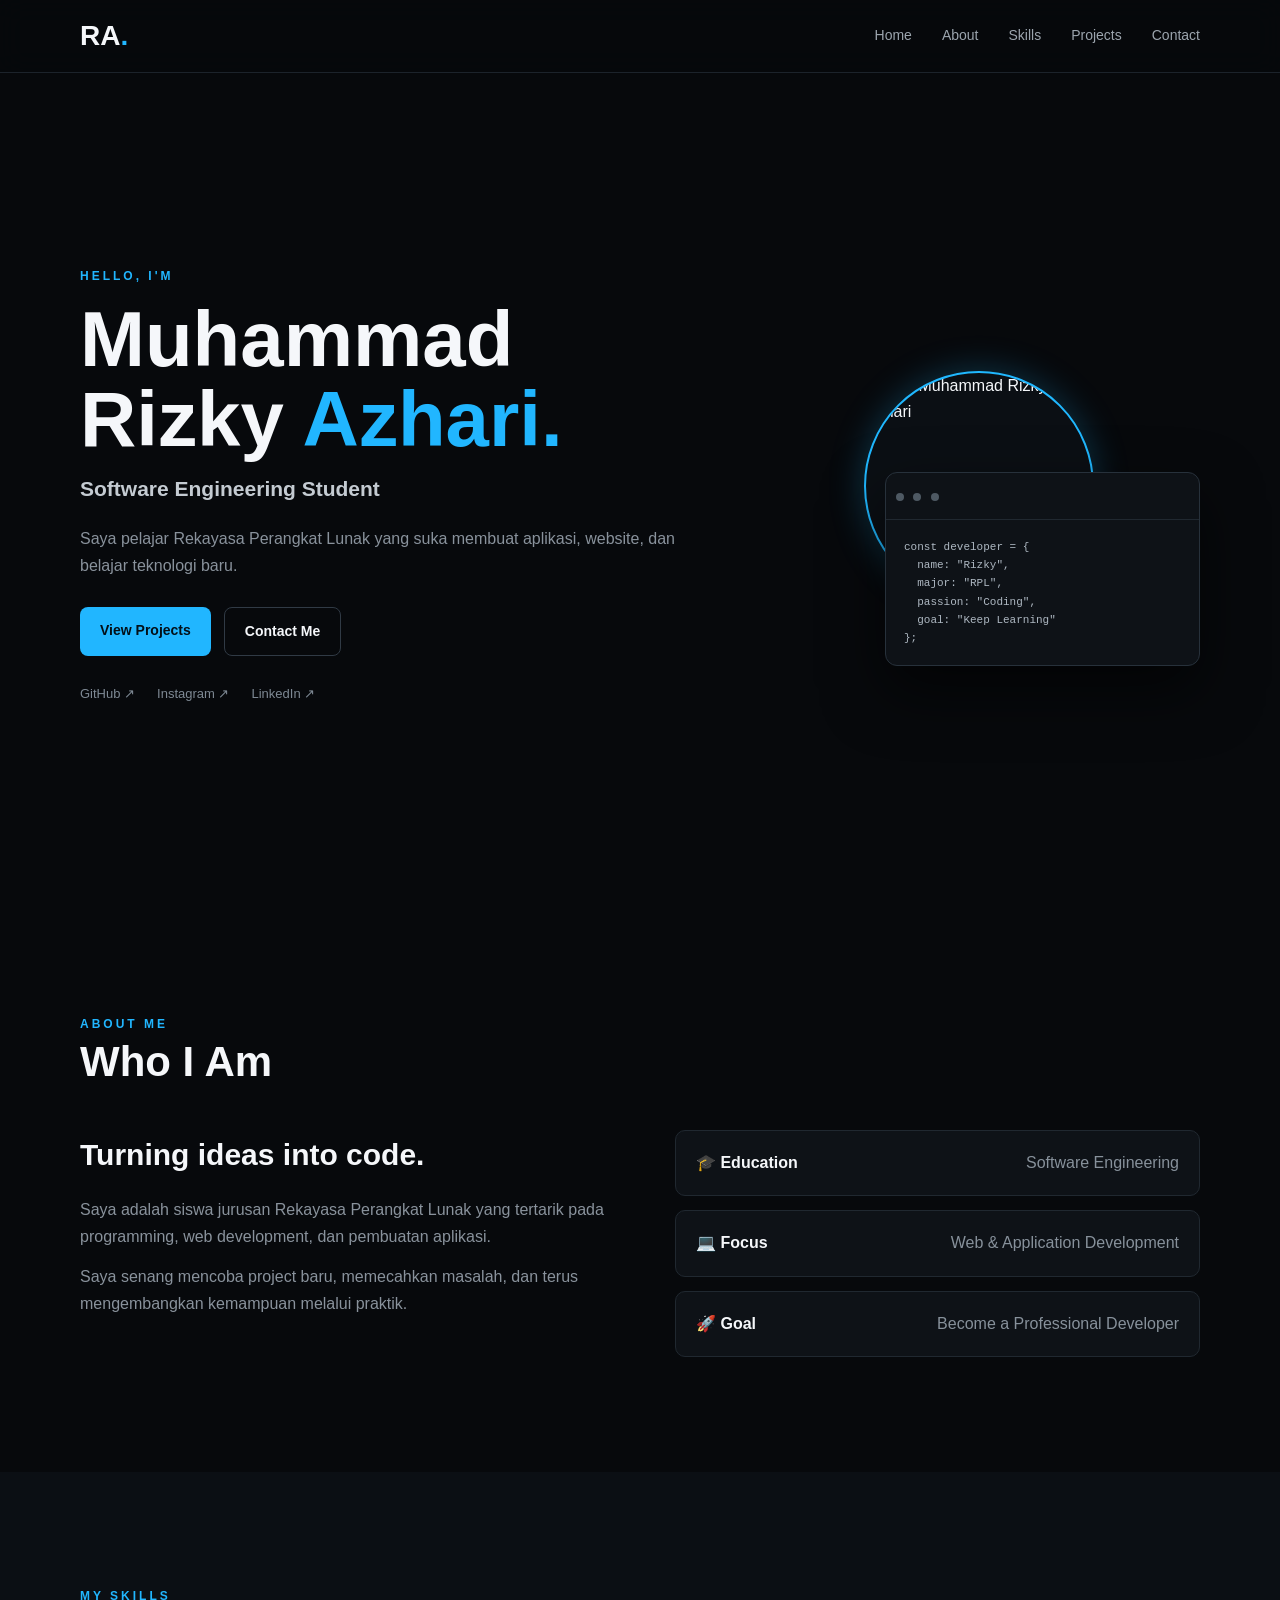
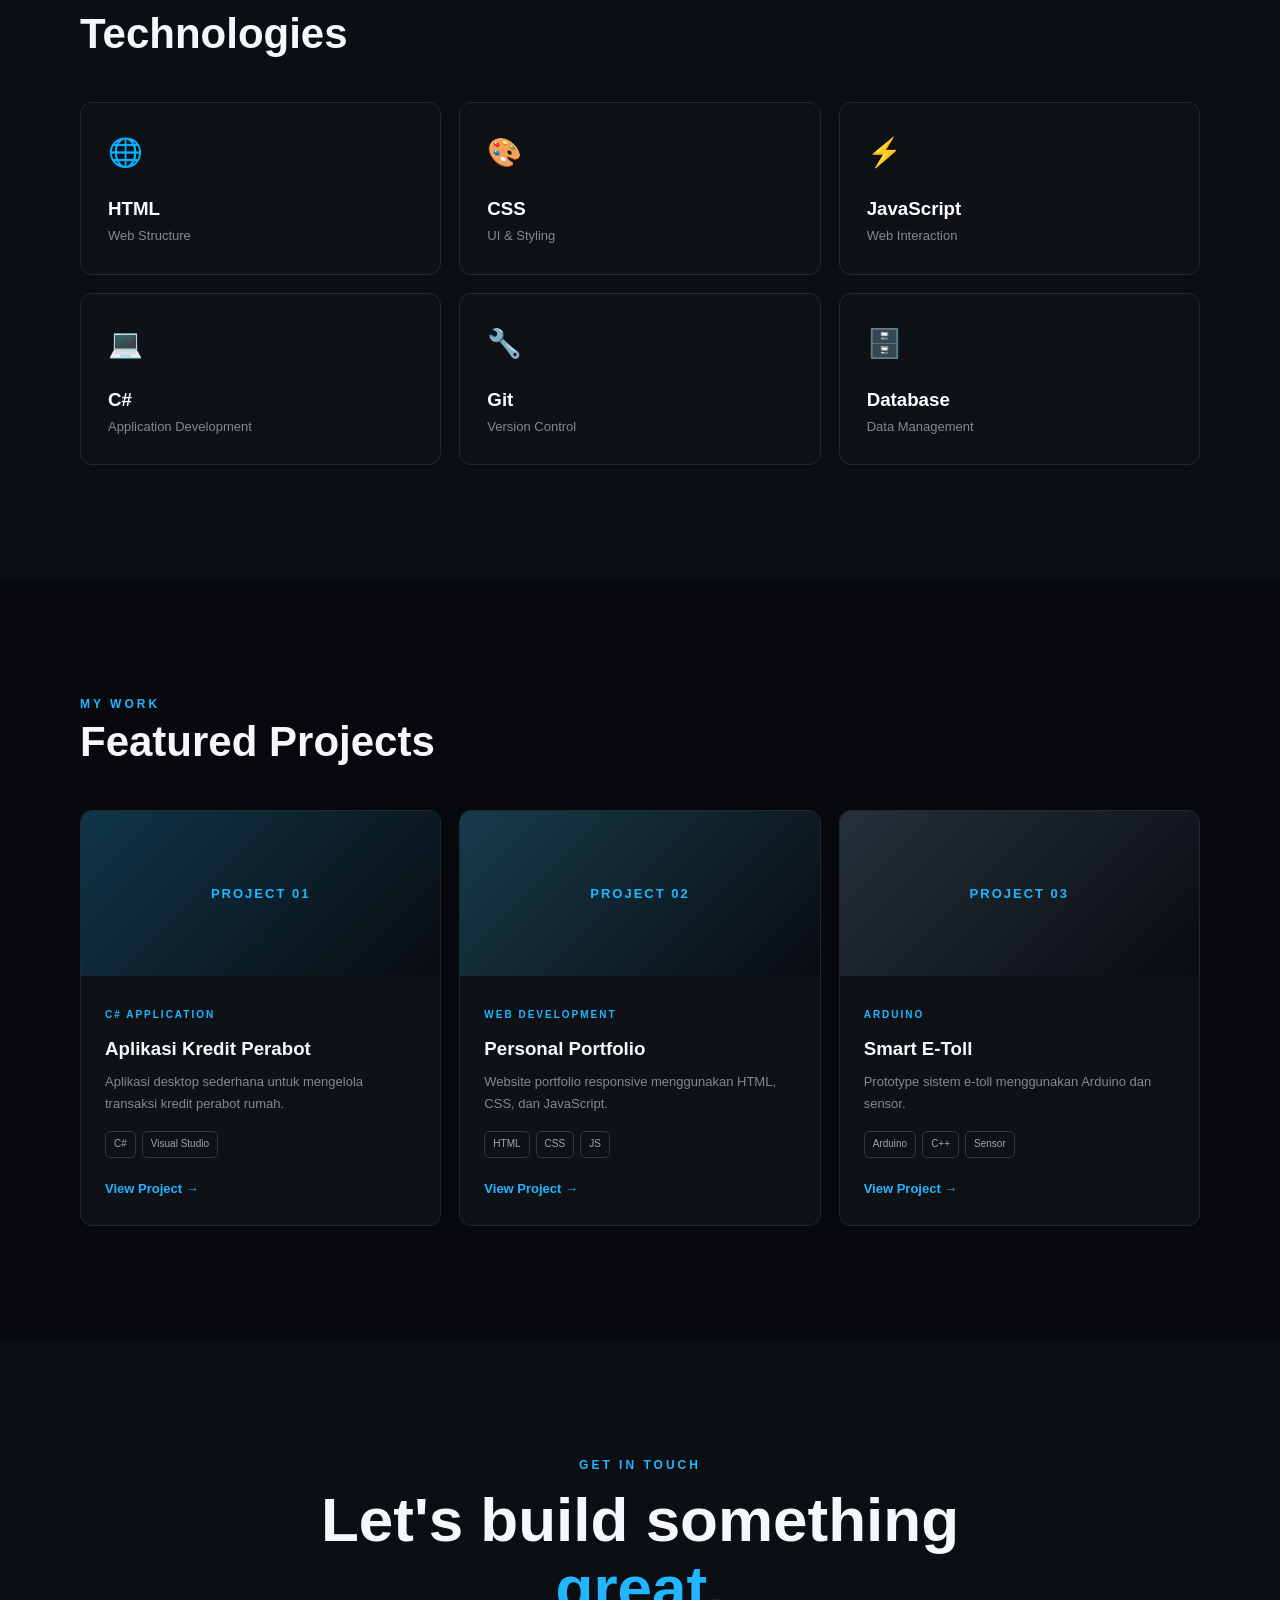
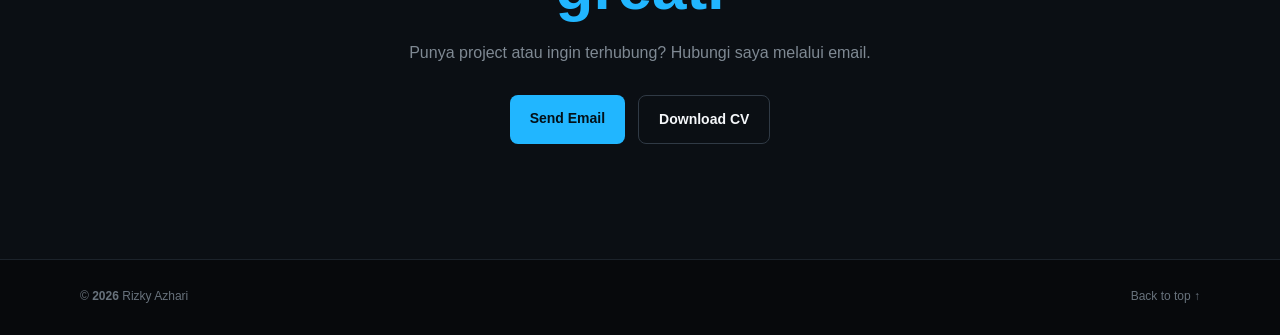
==== index.html @ 6adfd670 "Update index.html" ====
<!DOCTYPE html>
<html lang="id">
<head>
    <meta charset="UTF-8">
    <meta name="viewport" content="width=device-width, initial-scale=1.0">

   <title>Muhammad Rizky Azhari | Software Engineering Student</title>

<meta name="description"
      content="Portfolio Muhammad Rizky Azhari, Software Engineering Student yang mempelajari web development, programming, C#, JavaScript, dan teknologi.">

<meta name="author"
      content="Muhammad Rizky Azhari">

<meta name="robots"
      content="index, follow">

<link rel="canonical"
      href="https://marchgood.github.io/portfolio/">
    <meta name="description"
        content="Portfolio Muhammad Rizky Azhari - Software Engineering Student">

    <link rel="stylesheet" href="style.css">
</head>

<body>

<header class="navbar">
    <div class="container nav">

        <a class="logo" href="#home">
            RA<span>.</span>
        </a>

        <button id="menuBtn" class="menu-btn">
            ☰
        </button>

        <nav id="navMenu">
            <a href="#home">Home</a>
            <a href="#about">About</a>
            <a href="#skills">Skills</a>
            <a href="#projects">Projects</a>
            <a href="#contact">Contact</a>
        </nav>

    </div>
</header>


<main>

<!-- HOME -->
<section id="home" class="hero">

    <div class="container hero-grid">

        <div>

            <p class="eyebrow">
                HELLO, I'M
            </p>

            <h1>
                Muhammad Rizky
                <span>Azhari.</span>
            </h1>

            <h2>
                Software Engineering Student
            </h2>

            <p class="lead">
                Saya pelajar Rekayasa Perangkat Lunak yang suka
                membuat aplikasi, website, dan belajar teknologi baru.
            </p>

            <div class="actions">

                <a class="btn primary" href="#projects">
                    View Projects
                </a>

                <a class="btn ghost" href="#contact">
                    Contact Me
                </a>

            </div>

            <div class="socials">

                <a href="https://github.com/"
                   target="_blank">
                    GitHub ↗
                </a>

                <a href="https://instagram.com/"
                   target="_blank">
                    Instagram ↗
                </a>

                <a href="https://linkedin.com/"
                   target="_blank">
                    LinkedIn ↗
                </a>

            </div>

        </div>


        <div class="hero-art">

            <div class="avatar">
    <img src="ganteng.jpeg" alt="Foto Muhammad Rizky Azhari">
</div>

            <div class="terminal">

                <div class="dots">
                    <i></i>
                    <i></i>
                    <i></i>
                </div>

<pre><code>const developer = {
  name: "Rizky",
  major: "RPL",
  passion: "Coding",
  goal: "Keep Learning"
};</code></pre>

            </div>

        </div>

    </div>

</section>


<!-- ABOUT -->
<section id="about" class="section">

    <div class="container">

        <div class="section-head">

            <p class="eyebrow">
                ABOUT ME
            </p>

            <h2>
                Who I Am
            </h2>

        </div>


        <div class="two-col">

            <div>

                <h3>
                    Turning ideas into code.
                </h3>

                <p>
                    Saya adalah siswa jurusan Rekayasa Perangkat Lunak
                    yang tertarik pada programming, web development,
                    dan pembuatan aplikasi.
                </p>

                <p>
                    Saya senang mencoba project baru, memecahkan masalah,
                    dan terus mengembangkan kemampuan melalui praktik.
                </p>

            </div>


            <div class="info-list">

                <div class="info">

                    <b>🎓 Education</b>

                    <span>
                        Software Engineering
                    </span>

                </div>


                <div class="info">

                    <b>💻 Focus</b>

                    <span>
                        Web & Application Development
                    </span>

                </div>


                <div class="info">

                    <b>🚀 Goal</b>

                    <span>
                        Become a Professional Developer
                    </span>

                </div>

            </div>

        </div>

    </div>

</section>


<!-- SKILLS -->
<section id="skills" class="section dark">

    <div class="container">

        <div class="section-head">

            <p class="eyebrow">
                MY SKILLS
            </p>

            <h2>
                Technologies
            </h2>

        </div>


        <div class="cards skills">

            <button class="card skill"
                data-skill="HTML"
                data-detail="Membuat struktur halaman website yang semantik dan rapi.">

                <span class="icon">
                    🌐
                </span>

                <h3>
                    HTML
                </h3>

                <p>
                    Web Structure
                </p>

            </button>


            <button class="card skill"
                data-skill="CSS"
                data-detail="Membuat layout, responsive design, animasi, dan tampilan modern.">

                <span class="icon">
                    🎨
                </span>

                <h3>
                    CSS
                </h3>

                <p>
                    UI & Styling
                </p>

            </button>


            <button class="card skill"
                data-skill="JavaScript"
                data-detail="Menambahkan interaksi, logic, DOM manipulation, dan fitur dinamis.">

                <span class="icon">
                    ⚡
                </span>

                <h3>
                    JavaScript
                </h3>

                <p>
                    Web Interaction
                </p>

            </button>


            <button class="card skill"
                data-skill="C#"
                data-detail="Membuat aplikasi desktop dan belajar konsep pemrograman berorientasi objek.">

                <span class="icon">
                    💻
                </span>

                <h3>
                    C#
                </h3>

                <p>
                    Application Development
                </p>

            </button>


            <button class="card skill"
                data-skill="Git"
                data-detail="Mengelola versi project dan menyimpan source code secara terstruktur.">

                <span class="icon">
                    🔧
                </span>

                <h3>
                    Git
                </h3>

                <p>
                    Version Control
                </p>

            </button>


            <button class="card skill"
                data-skill="Database"
                data-detail="Memahami penyimpanan, pengelolaan, dan pengambilan data dalam aplikasi.">

                <span class="icon">
                    🗄️
                </span>

                <h3>
                    Database
                </h3>

                <p>
                    Data Management
                </p>

            </button>

        </div>

    </div>

</section>


<!-- PROJECTS -->
<section id="projects" class="section">

    <div class="container">

        <div class="section-head">

            <p class="eyebrow">
                MY WORK
            </p>

            <h2>
                Featured Projects
            </h2>

        </div>


        <div class="cards projects">


            <!-- PROJECT 1 -->
            <article class="card project">

                <div class="project-cover one">
                    PROJECT 01
                </div>

                <div class="project-body">

                    <small>
                        C# APPLICATION
                    </small>

                    <h3>
                        Aplikasi Kredit Perabot
                    </h3>

                    <p>
                        Aplikasi desktop sederhana untuk mengelola
                        transaksi kredit perabot rumah.
                    </p>

                    <div class="tags">

                        <span>
                            C#
                        </span>

                        <span>
                            Visual Studio
                        </span>

                    </div>

                    <a class="link"
                       href="projects/project1.html">

                        View Project →

                    </a>

                </div>

            </article>


            <!-- PROJECT 2 -->
            <article class="card project">

                <div class="project-cover two">
                    PROJECT 02
                </div>

                <div class="project-body">

                    <small>
                        WEB DEVELOPMENT
                    </small>

                    <h3>
                        Personal Portfolio
                    </h3>

                    <p>
                        Website portfolio responsive menggunakan
                        HTML, CSS, dan JavaScript.
                    </p>

                    <div class="tags">

                        <span>
                            HTML
                        </span>

                        <span>
                            CSS
                        </span>

                        <span>
                            JS
                        </span>

                    </div>

                    <a class="link"
                       href="projects/project2.html">

                        View Project →

                    </a>

                </div>

            </article>


            <!-- PROJECT 3 -->
            <article class="card project">

                <div class="project-cover three">
                    PROJECT 03
                </div>

                <div class="project-body">

                    <small>
                        ARDUINO
                    </small>

                    <h3>
                        Smart E-Toll
                    </h3>

                    <p>
                        Prototype sistem e-toll menggunakan
                        Arduino dan sensor.
                    </p>

                    <div class="tags">

                        <span>
                            Arduino
                        </span>

                        <span>
                            C++
                        </span>

                        <span>
                            Sensor
                        </span>

                    </div>

                    <a class="link"
                       href="projects/project3.html">

                        View Project →

                    </a>

                </div>

            </article>

        </div>

    </div>

</section>


<!-- CONTACT -->
<section id="contact" class="section dark">

    <div class="container contact">

        <p class="eyebrow">
            GET IN TOUCH
        </p>

        <h2>
            Let's build something
            <span>great.</span>
        </h2>

        <p>
            Punya project atau ingin terhubung?
            Hubungi saya melalui email.
        </p>

        <div class="actions center">

            <a class="btn primary"
               href="mailto:emailkamu@gmail.com?subject=Portfolio%20Contact">

                Send Email

            </a>

            <a class="btn ghost"
               href="assets/cv.pdf"
               download>

                Download CV

            </a>

        </div>

    </div>

</section>

</main>


<footer>

    <div class="container footer">

        <span>
            © <b id="year"></b>
            Rizky Azhari
        </span>

        <a href="#home">
            Back to top ↑
        </a>

    </div>

</footer>


<!-- MODAL SKILL -->
<div id="modal"
     class="modal"
     aria-hidden="true">

    <div class="modal-box">

        <button id="closeModal"
                class="close">
            ×
        </button>

        <p class="eyebrow">
            SKILL
        </p>

        <h2 id="modalTitle"></h2>

        <p id="modalText"></p>

    </div>

</div>


<script src="script.js"></script>

</body>
</html>
---- style.css ----
* {
    box-sizing: border-box;
    margin: 0;
    padding: 0;
}

html {
    scroll-behavior: smooth;
}

body {
    font-family: Arial, sans-serif;
    background: #07090c;
    color: #f5f7fa;
    line-height: 1.65;
}

a {
    text-decoration: none;
    color: inherit;
}

button {
    font: inherit;
}

.container {
    width: min(1120px, 90%);
    margin: auto;
}


/* ================= NAVBAR ================= */

.navbar {
    position: fixed;
    top: 0;
    width: 100%;
    z-index: 99;

    background: rgba(7, 9, 12, 0.85);
    backdrop-filter: blur(14px);

    border-bottom: 1px solid #1c232b;
}

.nav {
    height: 72px;

    display: flex;
    align-items: center;
    justify-content: space-between;
}

.logo {
    font-size: 28px;
    font-weight: 900;
}

.logo span {
    color: #21b6ff;
}

nav {
    display: flex;
    gap: 30px;
}

nav a {
    color: #9ca5ae;
    font-size: 14px;
    transition: 0.25s;
}

nav a:hover {
    color: #21b6ff;
}

.menu-btn {
    display: none;

    background: none;
    border: none;

    color: white;
    font-size: 25px;

    cursor: pointer;
}


/* ================= HERO ================= */

.hero {
    min-height: 100vh;

    display: flex;
    align-items: center;

    padding-top: 72px;
}

.hero-grid {
    display: grid;

    grid-template-columns: 1.15fr 0.85fr;

    gap: 80px;

    align-items: center;
}

.eyebrow {
    color: #21b6ff;

    font-size: 12px;
    font-weight: 800;

    letter-spacing: 3px;
}

.hero h1 {
    font-size: clamp(44px, 7vw, 78px);

    line-height: 1.03;

    margin: 12px 0;
}

.hero h1 span {
    color: #21b6ff;
}

.hero h2 {
    font-size: 21px;
    color: #c4cbd2;
}

.lead {
    max-width: 620px;

    color: #89929c;

    margin: 20px 0 28px;
}


/* ================= BUTTON ================= */

.actions {
    display: flex;
    gap: 13px;

    flex-wrap: wrap;
}

.btn {
    display: inline-block;

    padding: 12px 20px;

    border-radius: 8px;

    font-weight: 800;

    font-size: 14px;

    transition: 0.25s;
}

.primary {
    background: #21b6ff;

    color: #031018;
}

.primary:hover {
    transform: translateY(-3px);

    box-shadow:
        0 12px 35px #21b6ff33;
}

.ghost {
    border: 1px solid #303a45;
}

.ghost:hover {
    border-color: #21b6ff;

    color: #21b6ff;
}


/* ================= SOCIAL ================= */

.socials {
    display: flex;

    gap: 22px;

    margin-top: 27px;

    color: #7e8994;

    font-size: 13px;
}

.socials a:hover {
    color: #21b6ff;
}


/* ================= HERO ART ================= */

.hero-art {
    position: relative;

    min-height: 390px;

    display: grid;

    place-items: center;
}

.avatar {
    width: 230px;
    height: 230px;
    border-radius: 50%;
    overflow: hidden;
    border: 2px solid #20b8ff;
    display: flex;
    align-items: center;
    justify-content: center;
    background: #0b0f14;
    box-shadow: 0 0 35px rgba(32, 184, 255, 0.25);
}

.avatar img {
    width: 100%;
    height: 100%;
    object-fit: cover;
    display: block;
}

.terminal {
    position: absolute;

    right: 0;
    bottom: 15px;

    width: 315px;

    background: #0e1217;

    border: 1px solid #27313b;

    border-radius: 12px;

    box-shadow:
        0 25px 60px #0009;
}

.dots {
    padding: 10px;

    border-bottom: 1px solid #202830;
}

.dots i {
    display: inline-block;

    width: 8px;
    height: 8px;

    background: #4e5963;

    border-radius: 50%;

    margin-right: 5px;
}

.terminal pre {
    padding: 18px;

    overflow: auto;

    font-size: 11px;

    color: #aeb8c2;
}


/* ================= SECTION ================= */

.section {
    padding: 115px 0;
}

.dark {
    background: #0b0f14;
}

.section-head {
    margin-bottom: 45px;
}

.section-head h2 {
    font-size: 42px;

    line-height: 1.1;

    margin-top: 4px;
}


/* ================= ABOUT ================= */

.two-col {
    display: grid;

    grid-template-columns: 1fr 1fr;

    gap: 70px;
}

.two-col h3 {
    font-size: 30px;

    margin-bottom: 18px;
}

.two-col p {
    color: #89929c;

    margin-bottom: 14px;
}

.info-list {
    display: grid;

    gap: 14px;
}

.info {
    padding: 19px 20px;

    background: #0e1217;

    border: 1px solid #202830;

    border-radius: 10px;

    display: flex;

    justify-content: space-between;

    gap: 20px;
}

.info span {
    color: #87919b;
}


/* ================= CARDS ================= */

.cards {
    display: grid;

    gap: 18px;
}


/* ================= SKILLS ================= */

.skills {
    grid-template-columns:
        repeat(3, 1fr);
}

.card {
    background: #0e1217;

    border: 1px solid #202830;

    border-radius: 12px;

    transition: 0.3s;
}

.skill {
    padding: 27px;

    text-align: left;

    color: #fff;

    cursor: pointer;
}

.skill:hover {
    transform: translateY(-7px);

    border-color: #21b6ff;
}

.icon {
    font-size: 28px;

    display: block;

    margin-bottom: 18px;
}

.skill p {
    color: #7f8993;

    font-size: 13px;
}


/* ================= PROJECTS ================= */

.projects {
    grid-template-columns:
        repeat(3, 1fr);
}

.project {
    overflow: hidden;
}

.project:hover {
    transform: translateY(-7px);

    border-color: #21b6ff;
}

.project-cover {
    height: 165px;

    display: grid;

    place-items: center;

    font-size: 13px;

    font-weight: 900;

    letter-spacing: 2px;

    color: #21b6ff;
}

.one {
    background:
        linear-gradient(
            135deg,
            #10354a,
            #090c10
        );
}

.two {
    background:
        linear-gradient(
            135deg,
            #173b4c,
            #090c10
        );
}

.three {
    background:
        linear-gradient(
            135deg,
            #25303a,
            #090c10
        );
}

.project-body {
    padding: 24px;
}

.project-body small {
    color: #21b6ff;

    font-weight: 800;

    font-size: 10px;

    letter-spacing: 2px;
}

.project-body h3 {
    margin: 7px 0;
}

.project-body p {
    color: #7f8993;

    font-size: 13px;
}

.tags {
    display: flex;

    gap: 6px;

    flex-wrap: wrap;

    margin: 17px 0;
}

.tags span {
    font-size: 10px;

    border: 1px solid #303943;

    border-radius: 5px;

    padding: 4px 8px;

    color: #9ca6b0;
}

.link {
    color: #21b6ff;

    font-size: 13px;

    font-weight: 800;
}


/* ================= CONTACT ================= */

.contact {
    text-align: center;

    max-width: 760px;
}

.contact h2 {
    font-size: clamp(38px, 6vw, 62px);

    line-height: 1.1;

    margin: 10px 0 18px;
}

.contact h2 span {
    color: #21b6ff;
}

.contact > p:not(.eyebrow) {
    color: #7f8993;

    margin-bottom: 28px;
}

.center {
    justify-content: center;
}


/* ================= FOOTER ================= */

footer {
    border-top: 1px solid #1c232b;
}

.footer {
    min-height: 75px;

    display: flex;

    align-items: center;

    justify-content: space-between;

    color: #68727c;

    font-size: 12px;
}

.footer a:hover {
    color: #21b6ff;
}


/* ================= MODAL ================= */

.modal {
    position: fixed;

    inset: 0;

    background: #000b;

    display: none;

    place-items: center;

    padding: 20px;

    z-index: 200;
}

.modal.show {
    display: grid;
}

.modal-box {
    position: relative;

    width: min(500px, 100%);

    background: #10151b;

    border: 1px solid #2b3742;

    border-radius: 14px;

    padding: 35px;
}

.modal-box h2 {
    font-size: 30px;

    margin: 8px 0;
}

.modal-box p:last-child {
    color: #89939e;
}

.close {
    position: absolute;

    right: 15px;
    top: 10px;

    background: none;

    border: none;

    color: #fff;

    font-size: 28px;

    cursor: pointer;
}


/* ================= RESPONSIVE ================= */

@media (max-width: 850px) {

    nav {
        display: none;

        position: absolute;

        top: 72px;
        left: 0;

        width: 100%;

        padding: 20px;

        background: #090c10;

        border-bottom: 1px solid #202830;

        flex-direction: column;

        gap: 18px;
    }

    nav.show {
        display: flex;
    }

    .menu-btn {
        display: block;
    }

    .hero-grid {
        grid-template-columns: 1fr;

        text-align: center;
    }

    .lead {
        margin-left: auto;
        margin-right: auto;
    }

    .actions,
    .socials {
        justify-content: center;
    }

    .hero-art {
        margin-bottom: 40px;
    }

    .two-col {
        grid-template-columns: 1fr;
    }

    .skills,
    .projects {
        grid-template-columns: 1fr 1fr;
    }
}


/* ================= MOBILE ================= */

@media (max-width: 560px) {

    .section {
        padding: 85px 0;
    }

    .section-head h2 {
        font-size: 34px;
    }

    .skills,
    .projects {
        grid-template-columns: 1fr;
    }

    .avatar {
        width: 210px;
        height: 210px;

        font-size: 50px;
    }

    .terminal {
        width: 260px;

        right: 0;

        bottom: -5px;
    }

    .footer {
        flex-direction: column;

        justify-content: center;

        gap: 5px;

        padding: 18px;
    }

    .info {
        flex-direction: column;

        gap: 3px;
    }
}
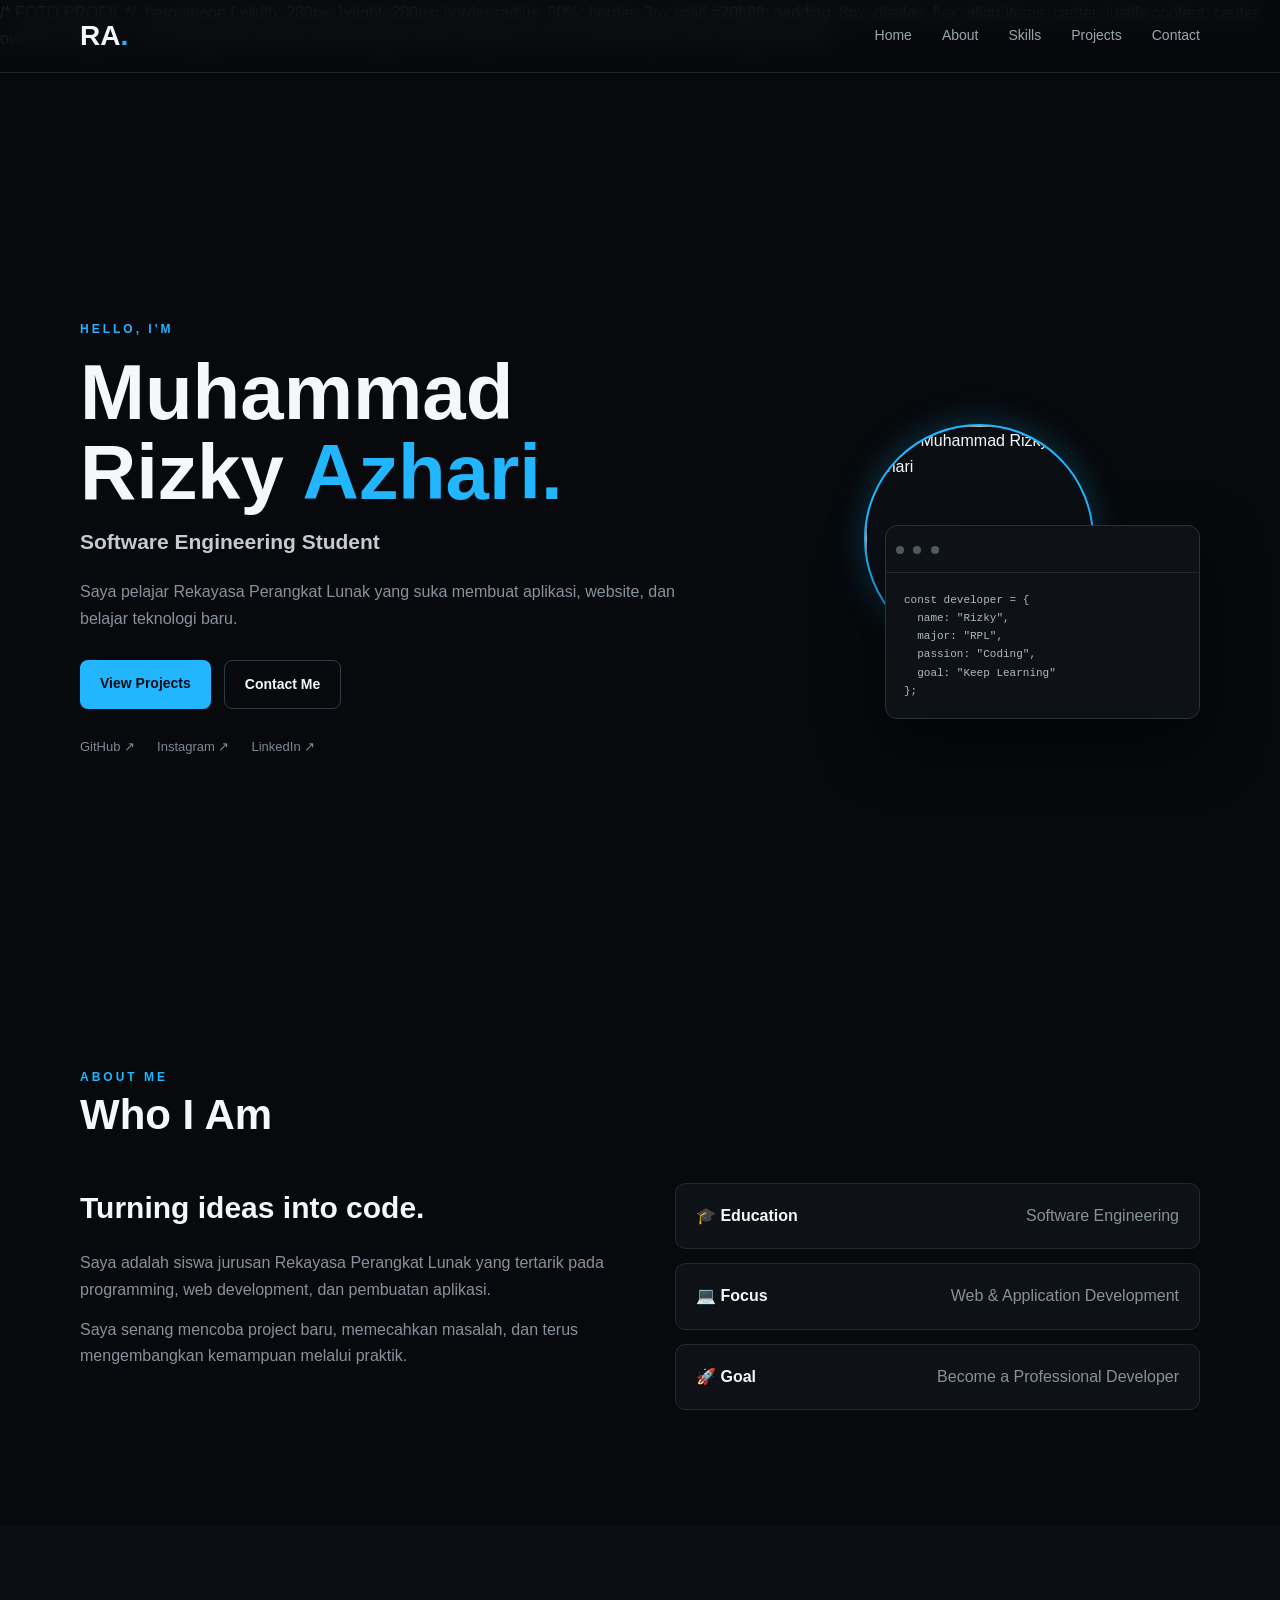
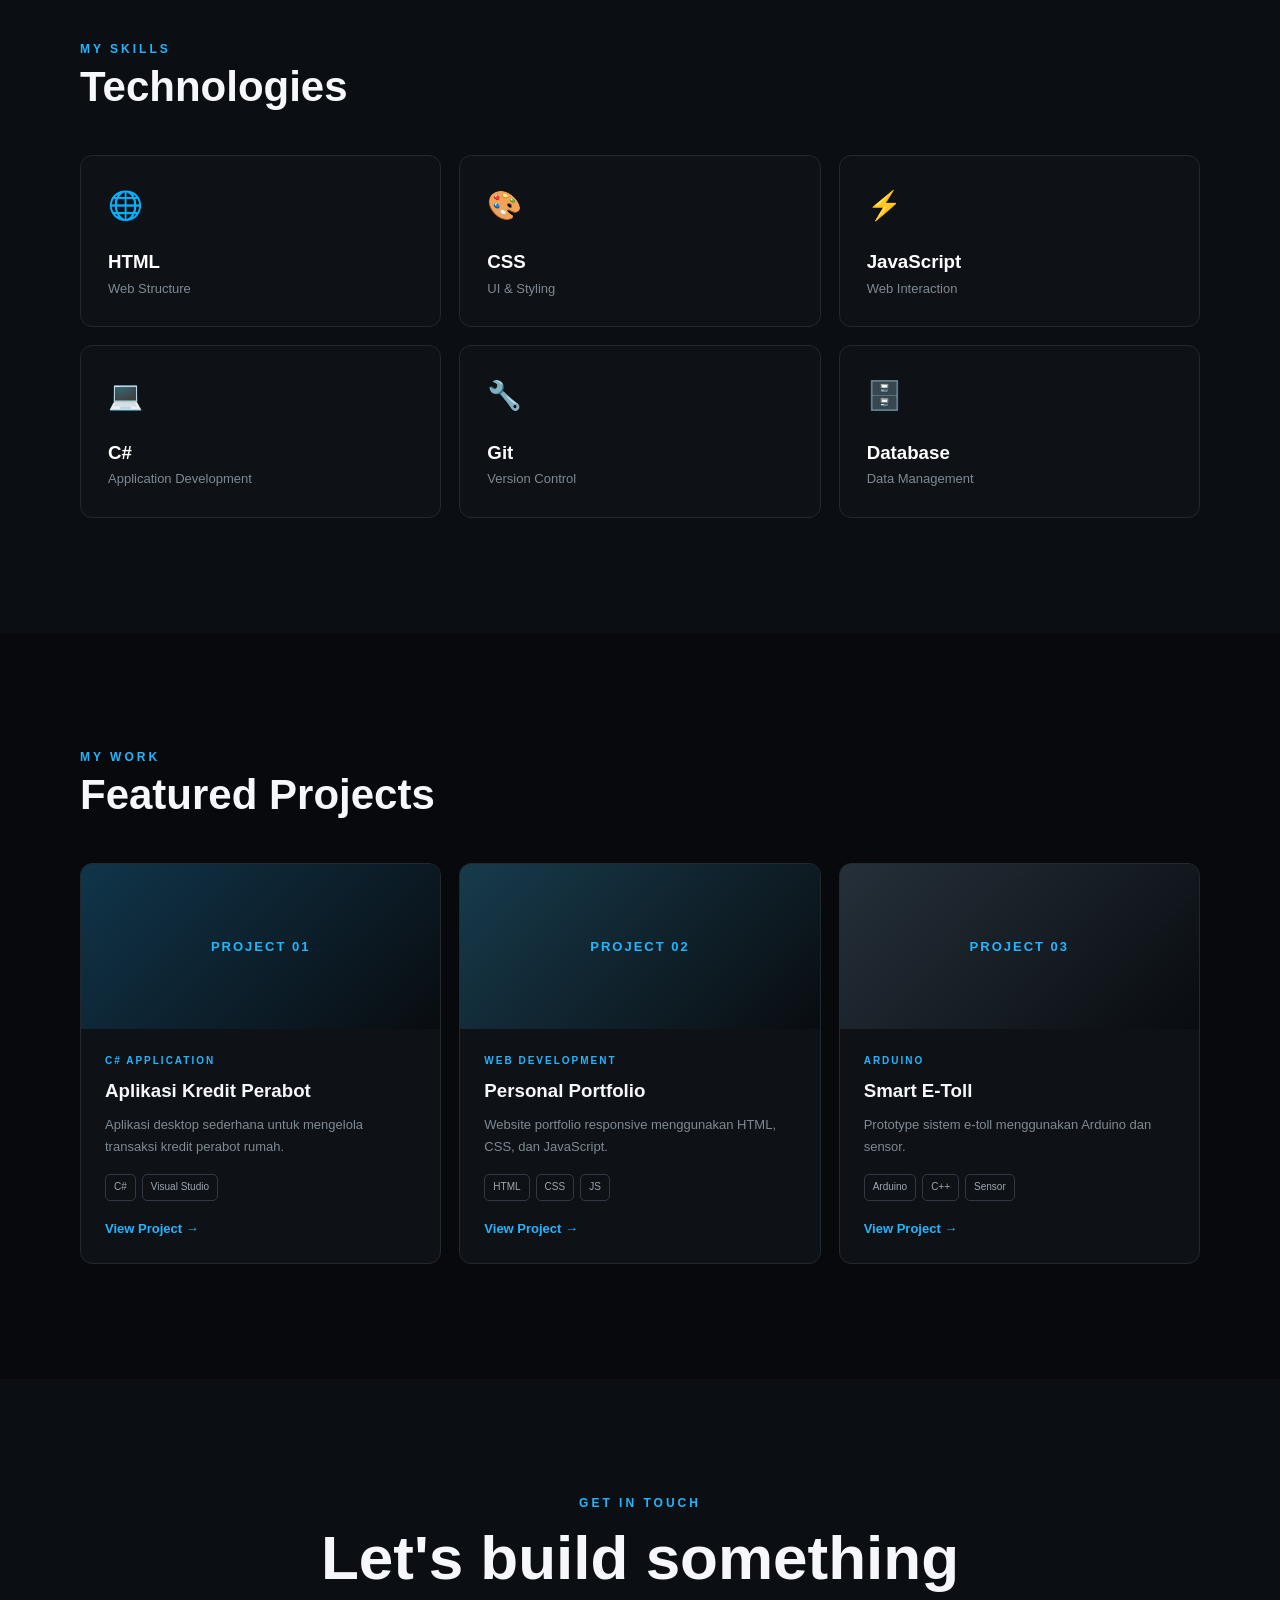
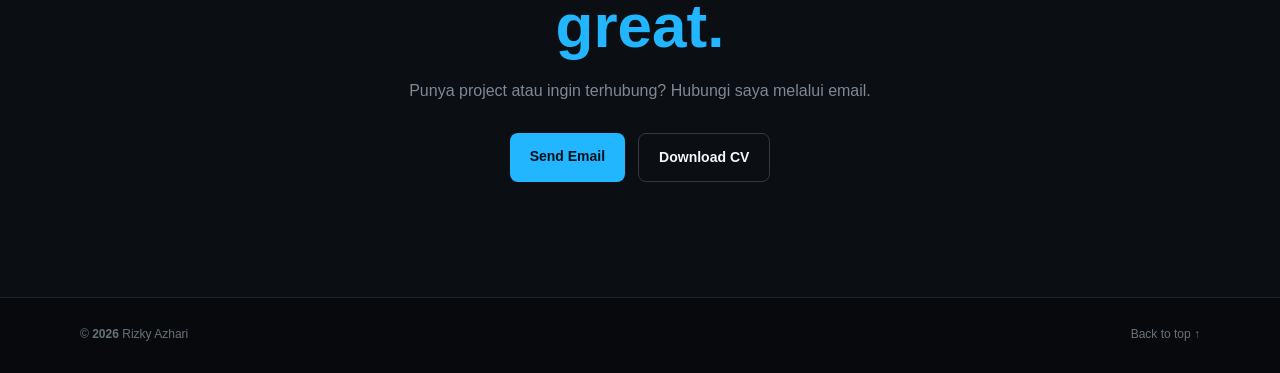
==== commit 4d3e6cab: "Update index.html" ====
--- a/index.html
+++ b/index.html
@@ -1,4 +1,23 @@
-<!DOCTYPE html>
+/* FOTO PROFIL */
+.hero-image {
+    width: 280px;
+    height: 280px;
+    border-radius: 50%;
+    border: 3px solid #20b8ff;
+    padding: 8px;
+    display: flex;
+    align-items: center;
+    justify-content: center;
+    overflow: hidden;
+}
+
+.hero-image img {
+    width: 100%;
+    height: 100%;
+    object-fit: cover;
+    border-radius: 50%;
+    display: block;
+}<!DOCTYPE html>
 <html lang="id">
 <head>
     <meta charset="UTF-8">
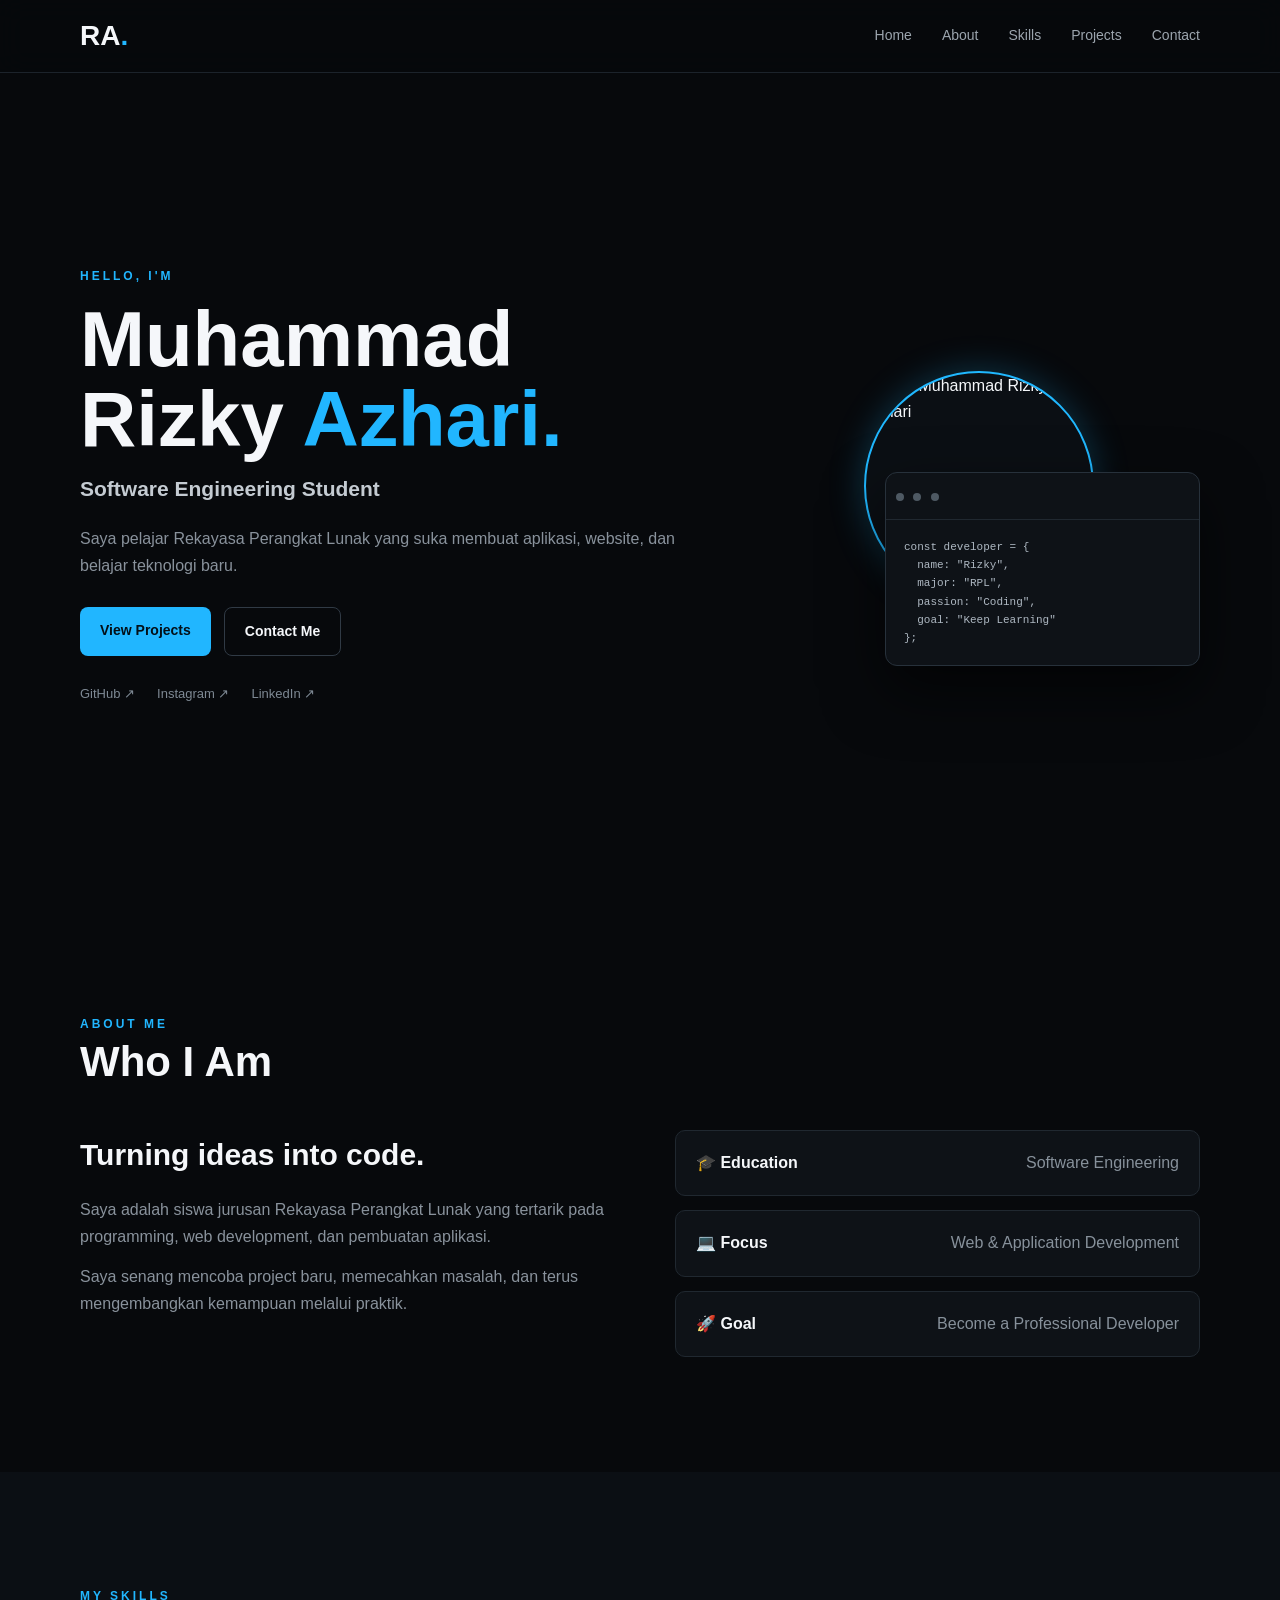
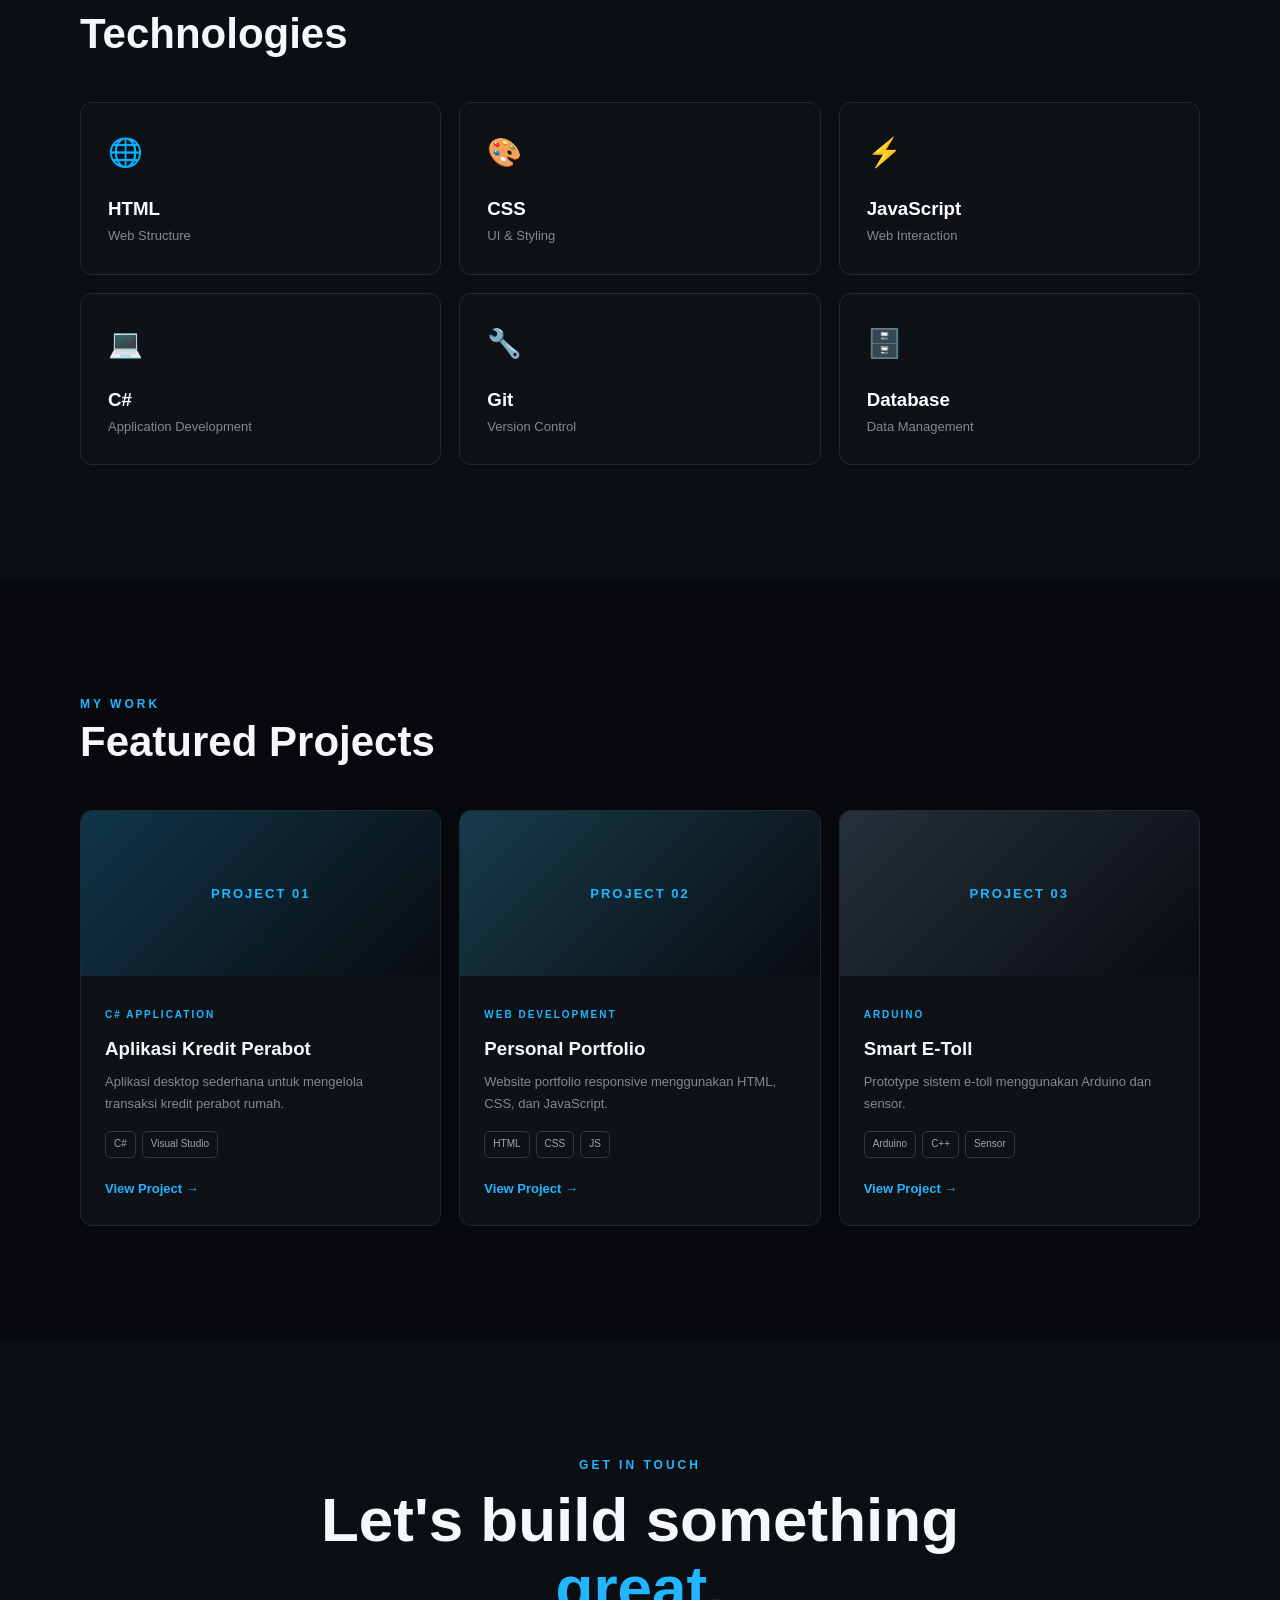
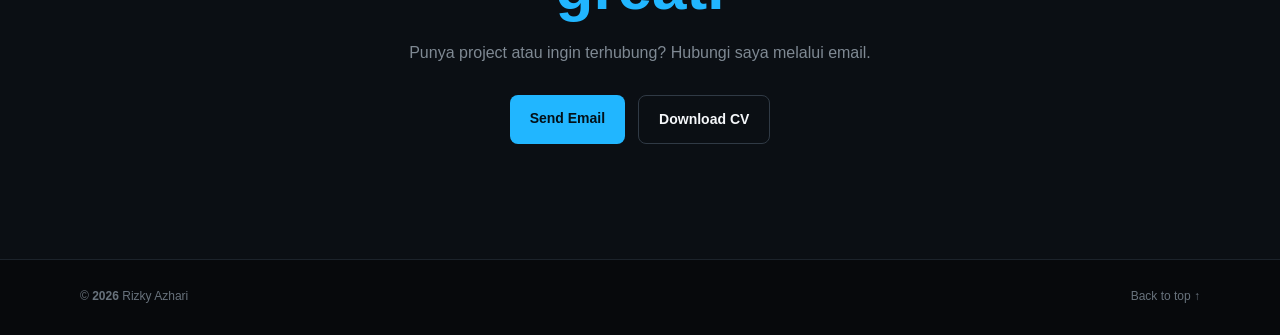
==== commit 4586c7ec: "Update index.html" ====
--- a/index.html
+++ b/index.html
@@ -1,23 +1,4 @@
-/* FOTO PROFIL */
-.hero-image {
-    width: 280px;
-    height: 280px;
-    border-radius: 50%;
-    border: 3px solid #20b8ff;
-    padding: 8px;
-    display: flex;
-    align-items: center;
-    justify-content: center;
-    overflow: hidden;
-}
-
-.hero-image img {
-    width: 100%;
-    height: 100%;
-    object-fit: cover;
-    border-radius: 50%;
-    display: block;
-}<!DOCTYPE html>
+<!DOCTYPE html>
 <html lang="id">
 <head>
     <meta charset="UTF-8">
--- a/style.css
+++ b/style.css
@@ -1,4 +1,23 @@
-* {
+/* FOTO PROFIL */
+.hero-image {
+    width: 280px;
+    height: 280px;
+    border-radius: 50%;
+    border: 3px solid #20b8ff;
+    padding: 8px;
+    display: flex;
+    align-items: center;
+    justify-content: center;
+    overflow: hidden;
+}
+
+.hero-image img {
+    width: 100%;
+    height: 100%;
+    object-fit: cover;
+    border-radius: 50%;
+    display: block;
+}* {
     box-sizing: border-box;
     margin: 0;
     padding: 0;
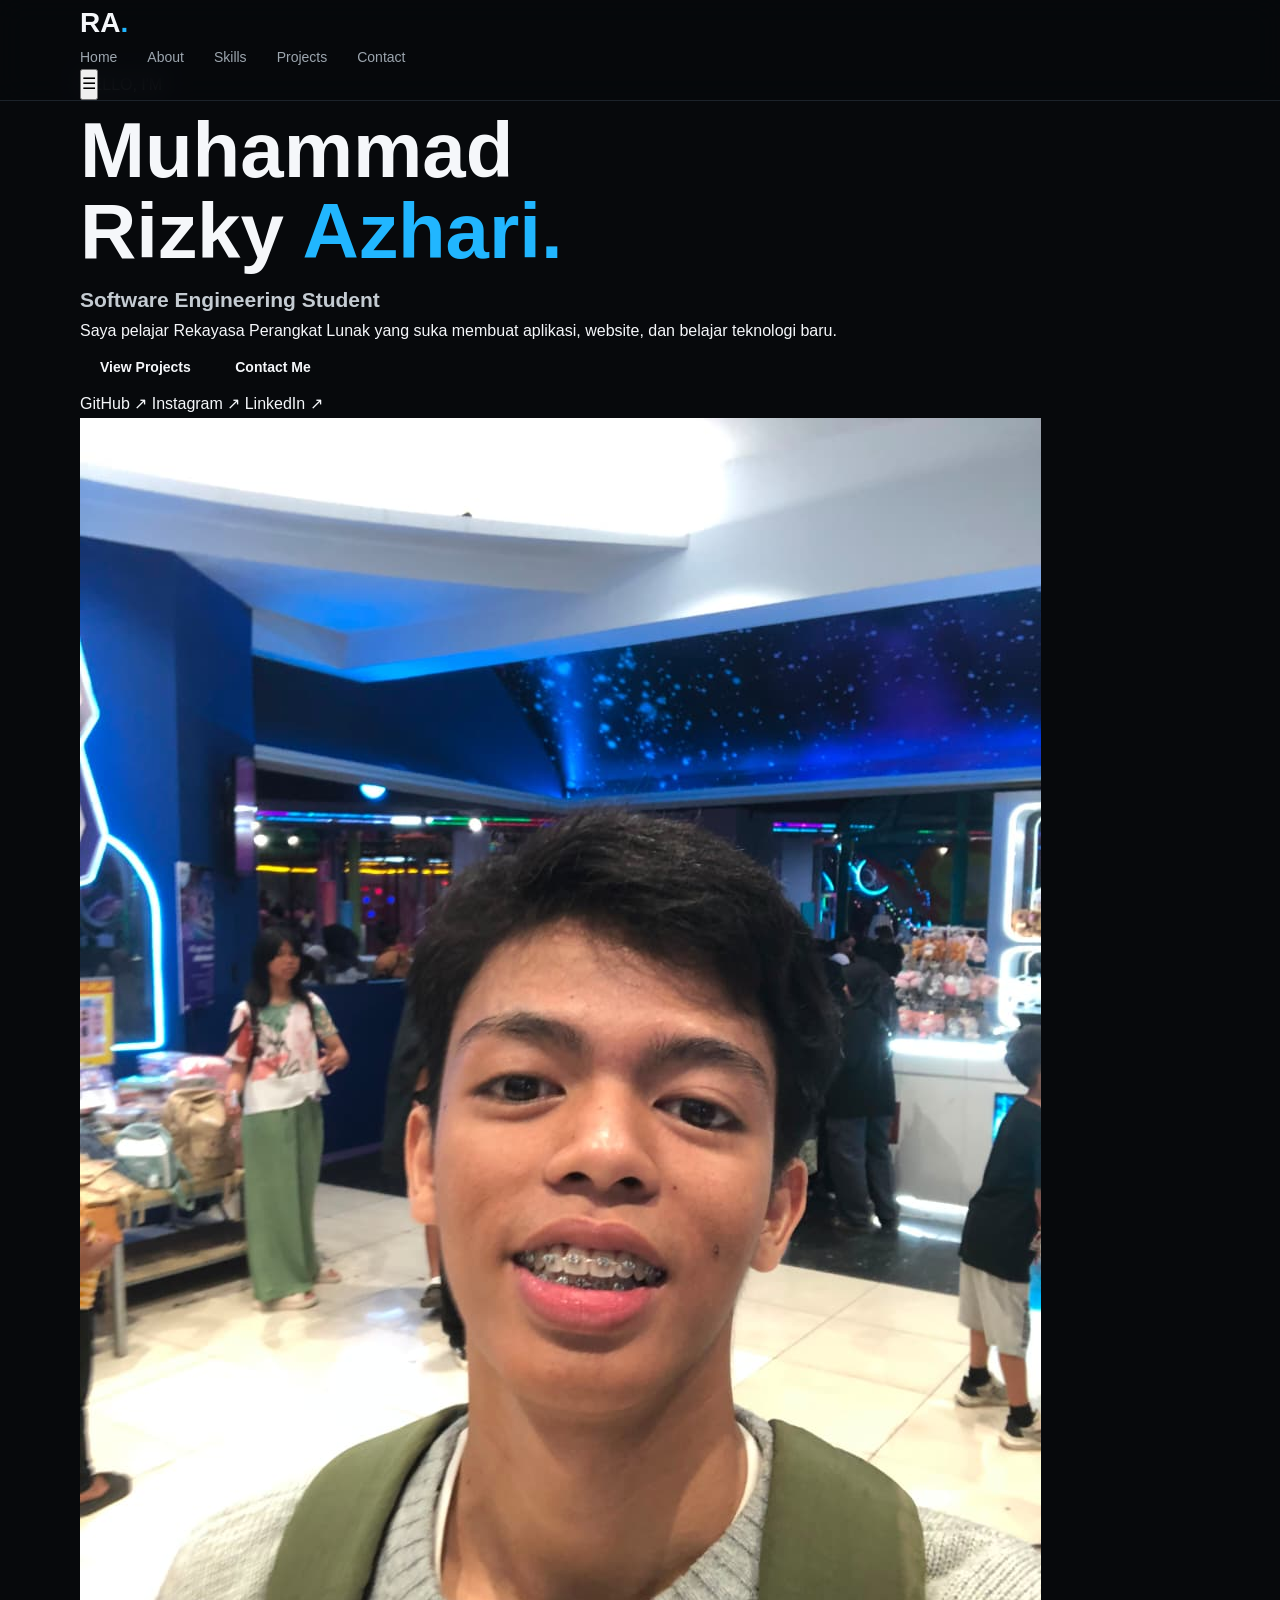
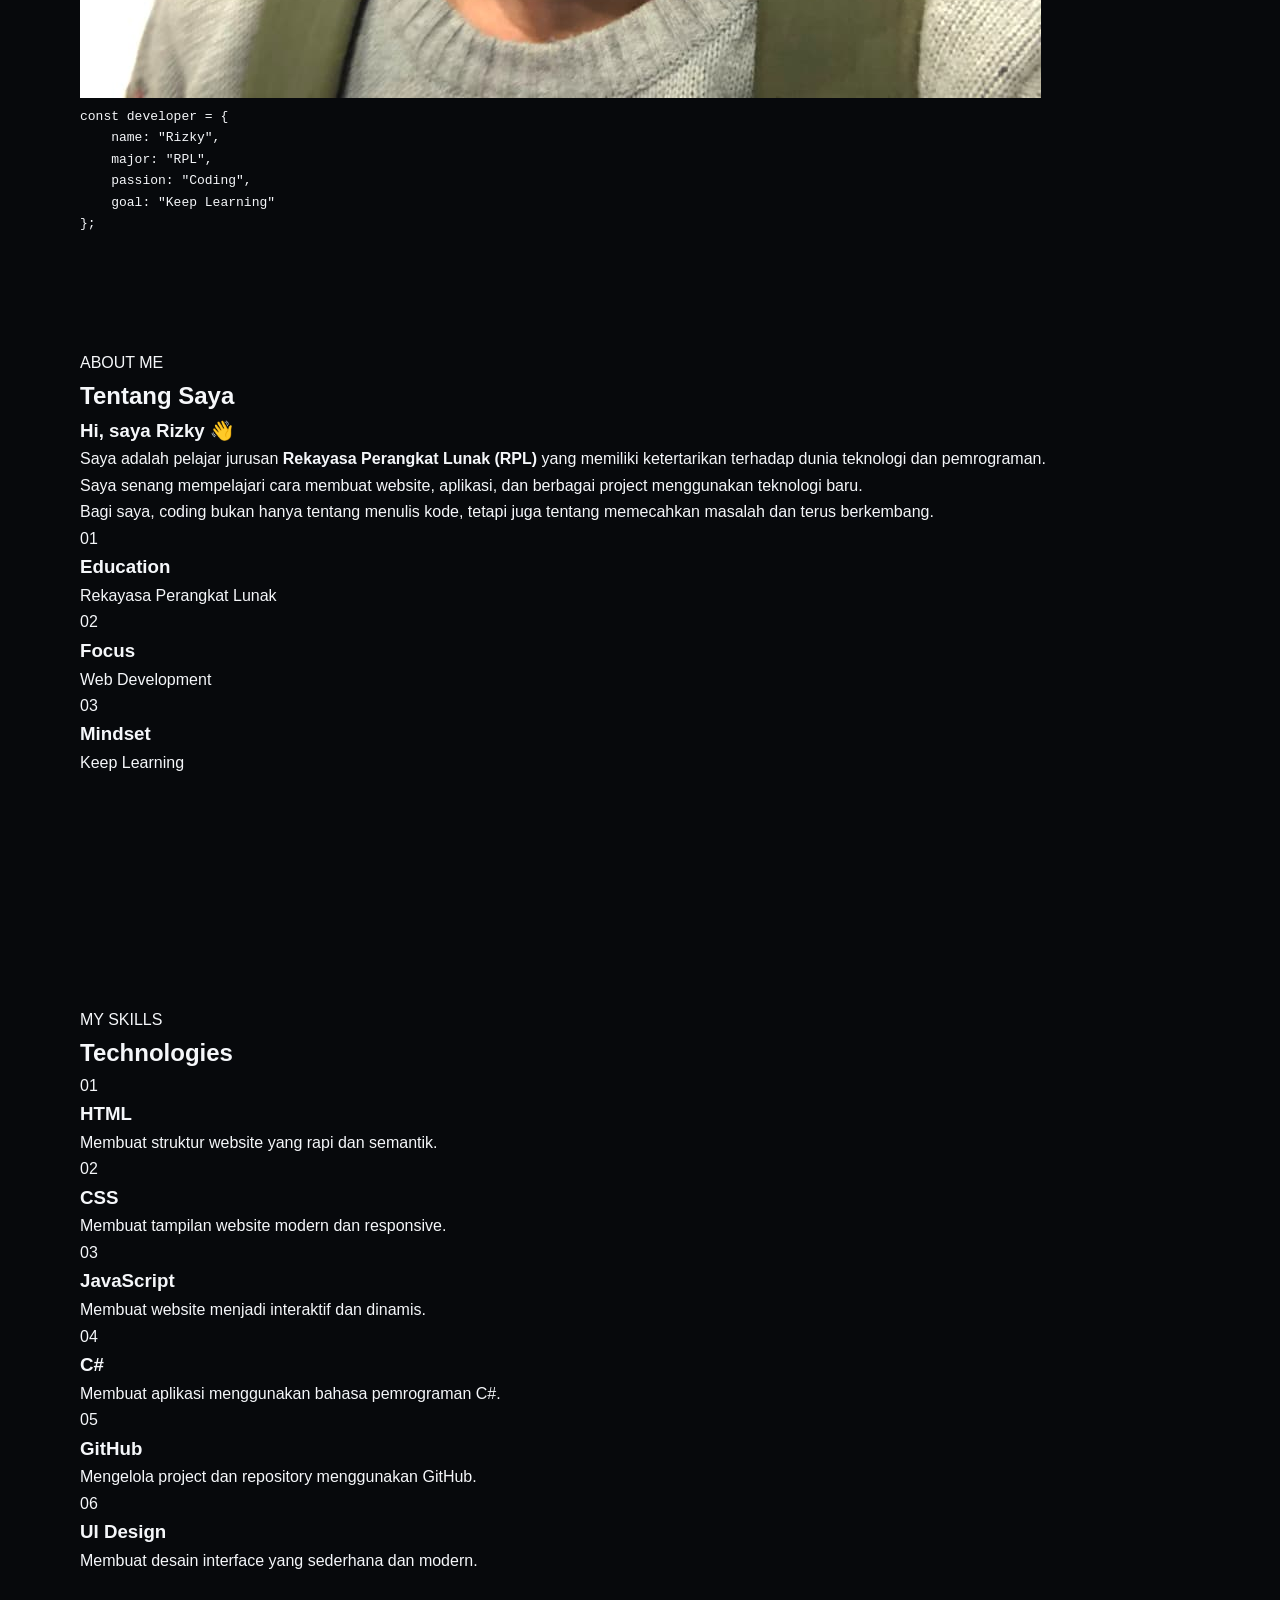
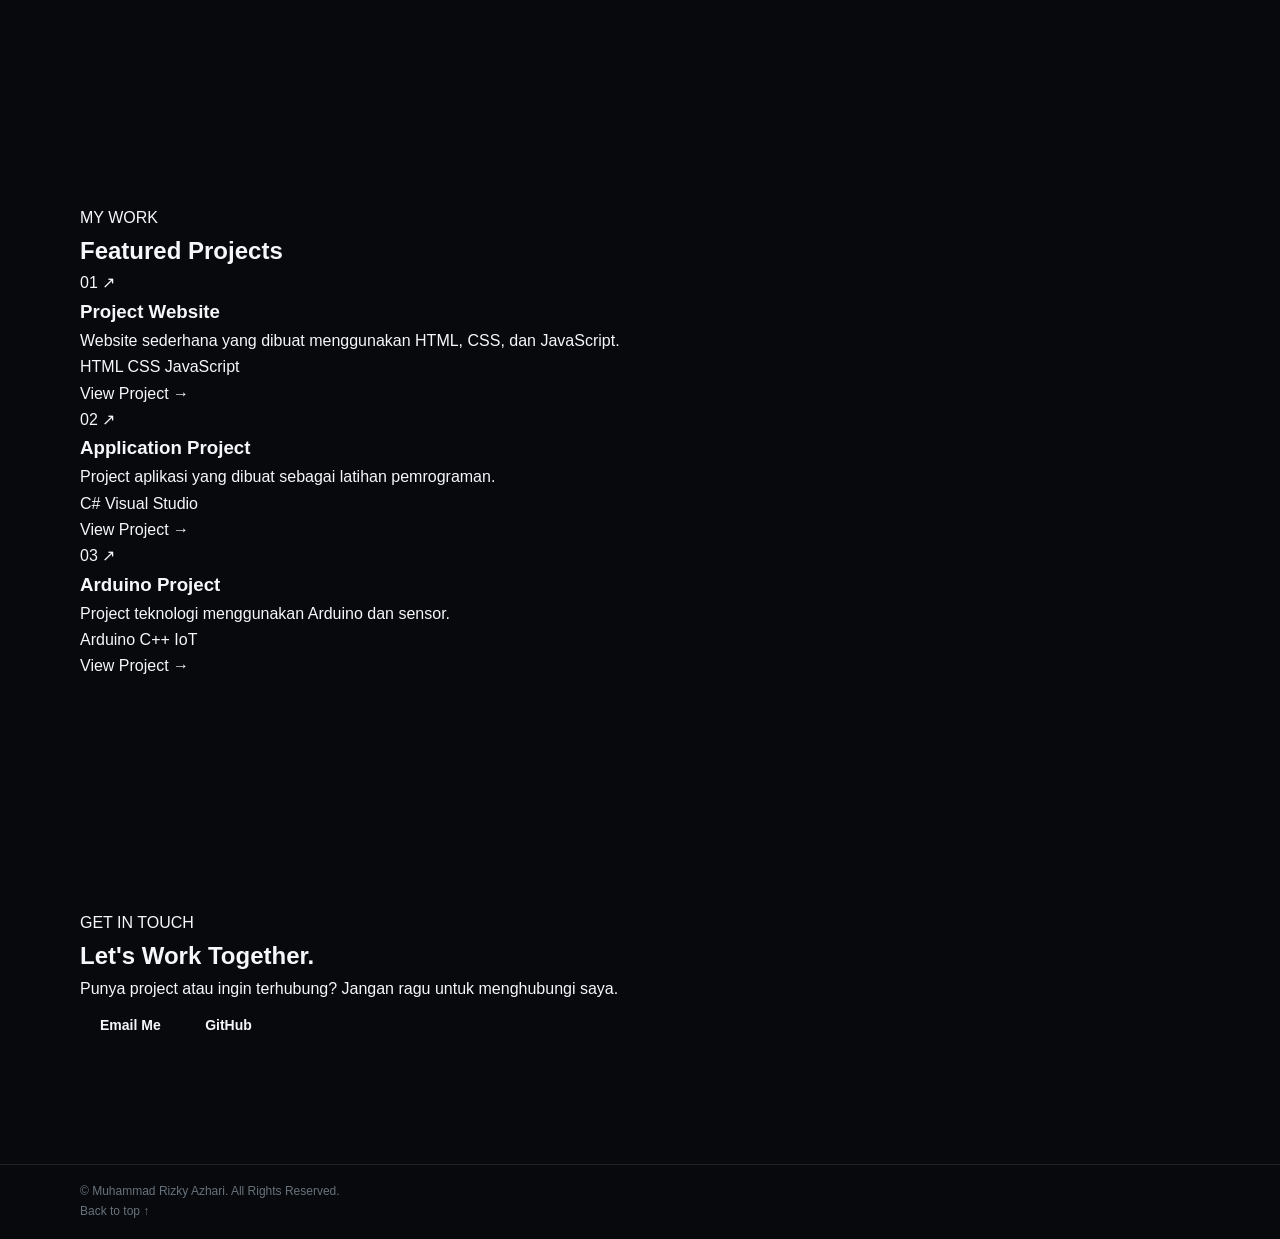
==== commit 6e5b968d: "Update index.html" ====
--- a/index.html
+++ b/index.html
@@ -2,628 +2,675 @@
 <html lang="id">
 <head>
     <meta charset="UTF-8">
-    <meta name="viewport" content="width=device-width, initial-scale=1.0">
-
-   <title>Muhammad Rizky Azhari | Software Engineering Student</title>
-
-<meta name="description"
-      content="Portfolio Muhammad Rizky Azhari, Software Engineering Student yang mempelajari web development, programming, C#, JavaScript, dan teknologi.">
-
-<meta name="author"
-      content="Muhammad Rizky Azhari">
-
-<meta name="robots"
-      content="index, follow">
-
-<link rel="canonical"
-      href="https://marchgood.github.io/portfolio/">
+
+    <meta name="viewport"
+          content="width=device-width, initial-scale=1.0">
+
     <meta name="description"
-        content="Portfolio Muhammad Rizky Azhari - Software Engineering Student">
+          content="Portfolio Muhammad Rizky Azhari - Software Engineering Student">
+
+    <meta name="keywords"
+          content="Muhammad Rizky Azhari, Rizky Azhari, RPL, Software Engineering, Web Developer, Portfolio">
+
+    <meta name="author"
+          content="Muhammad Rizky Azhari">
+
+    <title>Muhammad Rizky Azhari | Portfolio</title>
 
     <link rel="stylesheet" href="style.css">
 </head>
 
 <body>
 
-<header class="navbar">
-    <div class="container nav">
-
-        <a class="logo" href="#home">
-            RA<span>.</span>
-        </a>
-
-        <button id="menuBtn" class="menu-btn">
-            ☰
-        </button>
-
-        <nav id="navMenu">
-            <a href="#home">Home</a>
-            <a href="#about">About</a>
-            <a href="#skills">Skills</a>
-            <a href="#projects">Projects</a>
-            <a href="#contact">Contact</a>
-        </nav>
-
-    </div>
-</header>
-
-
-<main>
-
-<!-- HOME -->
-<section id="home" class="hero">
-
-    <div class="container hero-grid">
-
-        <div>
-
-            <p class="eyebrow">
-                HELLO, I'M
+    <!-- =========================
+         NAVBAR
+    ========================== -->
+
+    <header class="navbar">
+
+        <div class="container nav-container">
+
+            <a href="#home" class="logo">
+                RA<span>.</span>
+            </a>
+
+            <nav class="nav-menu" id="navMenu">
+
+                <a href="#home" class="nav-link active">
+                    Home
+                </a>
+
+                <a href="#about" class="nav-link">
+                    About
+                </a>
+
+                <a href="#skills" class="nav-link">
+                    Skills
+                </a>
+
+                <a href="#projects" class="nav-link">
+                    Projects
+                </a>
+
+                <a href="#contact" class="nav-link">
+                    Contact
+                </a>
+
+            </nav>
+
+            <button class="menu-toggle" id="menuToggle">
+                ☰
+            </button>
+
+        </div>
+
+    </header>
+
+
+    <main>
+
+        <!-- =========================
+             HOME
+        ========================== -->
+
+        <section id="home" class="hero">
+
+            <div class="container hero-container">
+
+                <div class="hero-content">
+
+                    <p class="hero-small">
+                        HELLO, I'M
+                    </p>
+
+                    <h1>
+                        Muhammad
+                        <br>
+                        Rizky
+                        <span>Azhari.</span>
+                    </h1>
+
+                    <h2>
+                        Software Engineering Student
+                    </h2>
+
+                    <p class="hero-description">
+                        Saya pelajar Rekayasa Perangkat Lunak yang
+                        suka membuat aplikasi, website, dan belajar
+                        teknologi baru.
+                    </p>
+
+                    <div class="hero-buttons">
+
+                        <a href="#projects"
+                           class="btn btn-primary">
+                            View Projects
+                        </a>
+
+                        <a href="#contact"
+                           class="btn btn-outline">
+                            Contact Me
+                        </a>
+
+                    </div>
+
+                    <div class="social-links">
+
+                        <a href="https://github.com/marchgood"
+                           target="_blank"
+                           rel="noopener noreferrer">
+                            GitHub ↗
+                        </a>
+
+                        <a href="#"
+                           onclick="showMessage('Instagram belum ditambahkan')">
+                            Instagram ↗
+                        </a>
+
+                        <a href="#"
+                           onclick="showMessage('LinkedIn belum ditambahkan')">
+                            LinkedIn ↗
+                        </a>
+
+                    </div>
+
+                </div>
+
+
+                <!-- FOTO -->
+
+                <div class="hero-visual">
+
+                    <div class="photo-ring">
+
+                        <div class="hero-photo">
+
+                            <img
+                                src="RizkyAzhari.jpg"
+                                alt="Foto Muhammad Rizky Azhari"
+                            >
+
+                        </div>
+
+                    </div>
+
+                    <div class="code-card">
+
+                        <div class="code-header">
+
+                            <span></span>
+                            <span></span>
+                            <span></span>
+
+                        </div>
+
+                        <div class="code-content">
+
+<pre><code>const developer = {
+    name: "Rizky",
+    major: "RPL",
+    passion: "Coding",
+    goal: "Keep Learning"
+};</code></pre>
+
+                        </div>
+
+                    </div>
+
+                </div>
+
+            </div>
+
+        </section>
+
+
+        <!-- =========================
+             ABOUT
+        ========================== -->
+
+        <section id="about" class="section">
+
+            <div class="container">
+
+                <div class="section-title">
+
+                    <p>ABOUT ME</p>
+
+                    <h2>
+                        Tentang Saya
+                    </h2>
+
+                </div>
+
+
+                <div class="about-grid">
+
+                    <div class="about-text">
+
+                        <h3>
+                            Hi, saya Rizky 👋
+                        </h3>
+
+                        <p>
+                            Saya adalah pelajar jurusan
+                            <strong>Rekayasa Perangkat Lunak (RPL)</strong>
+                            yang memiliki ketertarikan terhadap dunia
+                            teknologi dan pemrograman.
+                        </p>
+
+                        <p>
+                            Saya senang mempelajari cara membuat website,
+                            aplikasi, dan berbagai project menggunakan
+                            teknologi baru.
+                        </p>
+
+                        <p>
+                            Bagi saya, coding bukan hanya tentang menulis
+                            kode, tetapi juga tentang memecahkan masalah
+                            dan terus berkembang.
+                        </p>
+
+                    </div>
+
+
+                    <div class="about-info">
+
+                        <div class="info-card">
+
+                            <span>01</span>
+
+                            <div>
+                                <h3>Education</h3>
+                                <p>
+                                    Rekayasa Perangkat Lunak
+                                </p>
+                            </div>
+
+                        </div>
+
+
+                        <div class="info-card">
+
+                            <span>02</span>
+
+                            <div>
+                                <h3>Focus</h3>
+                                <p>
+                                    Web Development
+                                </p>
+                            </div>
+
+                        </div>
+
+
+                        <div class="info-card">
+
+                            <span>03</span>
+
+                            <div>
+                                <h3>Mindset</h3>
+                                <p>
+                                    Keep Learning
+                                </p>
+                            </div>
+
+                        </div>
+
+                    </div>
+
+                </div>
+
+            </div>
+
+        </section>
+
+
+        <!-- =========================
+             SKILLS
+        ========================== -->
+
+        <section id="skills" class="section section-dark">
+
+            <div class="container">
+
+                <div class="section-title">
+
+                    <p>MY SKILLS</p>
+
+                    <h2>
+                        Technologies
+                    </h2>
+
+                </div>
+
+
+                <div class="skills-grid">
+
+                    <div class="skill-card">
+
+                        <div class="skill-number">
+                            01
+                        </div>
+
+                        <h3>
+                            HTML
+                        </h3>
+
+                        <p>
+                            Membuat struktur website
+                            yang rapi dan semantik.
+                        </p>
+
+                        <div class="skill-line">
+                            <span></span>
+                        </div>
+
+                    </div>
+
+
+                    <div class="skill-card">
+
+                        <div class="skill-number">
+                            02
+                        </div>
+
+                        <h3>
+                            CSS
+                        </h3>
+
+                        <p>
+                            Membuat tampilan website
+                            modern dan responsive.
+                        </p>
+
+                        <div class="skill-line">
+                            <span></span>
+                        </div>
+
+                    </div>
+
+
+                    <div class="skill-card">
+
+                        <div class="skill-number">
+                            03
+                        </div>
+
+                        <h3>
+                            JavaScript
+                        </h3>
+
+                        <p>
+                            Membuat website menjadi
+                            interaktif dan dinamis.
+                        </p>
+
+                        <div class="skill-line">
+                            <span></span>
+                        </div>
+
+                    </div>
+
+
+                    <div class="skill-card">
+
+                        <div class="skill-number">
+                            04
+                        </div>
+
+                        <h3>
+                            C#
+                        </h3>
+
+                        <p>
+                            Membuat aplikasi menggunakan
+                            bahasa pemrograman C#.
+                        </p>
+
+                        <div class="skill-line">
+                            <span></span>
+                        </div>
+
+                    </div>
+
+
+                    <div class="skill-card">
+
+                        <div class="skill-number">
+                            05
+                        </div>
+
+                        <h3>
+                            GitHub
+                        </h3>
+
+                        <p>
+                            Mengelola project dan
+                            repository menggunakan GitHub.
+                        </p>
+
+                        <div class="skill-line">
+                            <span></span>
+                        </div>
+
+                    </div>
+
+
+                    <div class="skill-card">
+
+                        <div class="skill-number">
+                            06
+                        </div>
+
+                        <h3>
+                            UI Design
+                        </h3>
+
+                        <p>
+                            Membuat desain interface
+                            yang sederhana dan modern.
+                        </p>
+
+                        <div class="skill-line">
+                            <span></span>
+                        </div>
+
+                    </div>
+
+                </div>
+
+            </div>
+
+        </section>
+
+
+        <!-- =========================
+             PROJECTS
+        ========================== -->
+
+        <section id="projects" class="section">
+
+            <div class="container">
+
+                <div class="section-title">
+
+                    <p>MY WORK</p>
+
+                    <h2>
+                        Featured Projects
+                    </h2>
+
+                </div>
+
+
+                <div class="projects-grid">
+
+
+                    <!-- PROJECT 1 -->
+
+                    <article class="project-card">
+
+                        <div class="project-top">
+
+                            <span class="project-number">
+                                01
+                            </span>
+
+                            <span class="project-icon">
+                                ↗
+                            </span>
+
+                        </div>
+
+                        <h3>
+                            Project Website
+                        </h3>
+
+                        <p>
+                            Website sederhana yang dibuat
+                            menggunakan HTML, CSS, dan JavaScript.
+                        </p>
+
+                        <div class="project-tags">
+
+                            <span>HTML</span>
+                            <span>CSS</span>
+                            <span>JavaScript</span>
+
+                        </div>
+
+                        <a href="projects/project1.html"
+                           class="project-link">
+                            View Project →
+                        </a>
+
+                    </article>
+
+
+                    <!-- PROJECT 2 -->
+
+                    <article class="project-card">
+
+                        <div class="project-top">
+
+                            <span class="project-number">
+                                02
+                            </span>
+
+                            <span class="project-icon">
+                                ↗
+                            </span>
+
+                        </div>
+
+                        <h3>
+                            Application Project
+                        </h3>
+
+                        <p>
+                            Project aplikasi yang dibuat
+                            sebagai latihan pemrograman.
+                        </p>
+
+                        <div class="project-tags">
+
+                            <span>C#</span>
+                            <span>Visual Studio</span>
+
+                        </div>
+
+                        <a href="projects/project2.html"
+                           class="project-link">
+                            View Project →
+                        </a>
+
+                    </article>
+
+
+                    <!-- PROJECT 3 -->
+
+                    <article class="project-card">
+
+                        <div class="project-top">
+
+                            <span class="project-number">
+                                03
+                            </span>
+
+                            <span class="project-icon">
+                                ↗
+                            </span>
+
+                        </div>
+
+                        <h3>
+                            Arduino Project
+                        </h3>
+
+                        <p>
+                            Project teknologi menggunakan
+                            Arduino dan sensor.
+                        </p>
+
+                        <div class="project-tags">
+
+                            <span>Arduino</span>
+                            <span>C++</span>
+                            <span>IoT</span>
+
+                        </div>
+
+                        <a href="projects/project3.html"
+                           class="project-link">
+                            View Project →
+                        </a>
+
+                    </article>
+
+
+                </div>
+
+            </div>
+
+        </section>
+
+
+        <!-- =========================
+             CONTACT
+        ========================== -->
+
+        <section id="contact"
+                 class="section contact-section">
+
+            <div class="container">
+
+                <div class="contact-box">
+
+                    <div class="section-title">
+
+                        <p>GET IN TOUCH</p>
+
+                        <h2>
+                            Let's Work Together.
+                        </h2>
+
+                    </div>
+
+                    <p class="contact-description">
+                        Punya project atau ingin terhubung?
+                        Jangan ragu untuk menghubungi saya.
+                    </p>
+
+
+                    <div class="contact-buttons">
+
+                        <a href="mailto:emailkamu@gmail.com"
+                           class="btn btn-primary">
+                            Email Me
+                        </a>
+
+                        <a href="https://github.com/marchgood"
+                           target="_blank"
+                           rel="noopener noreferrer"
+                           class="btn btn-outline">
+                            GitHub
+                        </a>
+
+                    </div>
+
+                </div>
+
+            </div>
+
+        </section>
+
+    </main>
+
+
+    <!-- =========================
+         FOOTER
+    ========================== -->
+
+    <footer class="footer">
+
+        <div class="container footer-content">
+
+            <p>
+                © <span id="year"></span>
+                Muhammad Rizky Azhari.
+                All Rights Reserved.
             </p>
 
-            <h1>
-                Muhammad Rizky
-                <span>Azhari.</span>
-            </h1>
-
-            <h2>
-                Software Engineering Student
-            </h2>
-
-            <p class="lead">
-                Saya pelajar Rekayasa Perangkat Lunak yang suka
-                membuat aplikasi, website, dan belajar teknologi baru.
-            </p>
-
-            <div class="actions">
-
-                <a class="btn primary" href="#projects">
-                    View Projects
-                </a>
-
-                <a class="btn ghost" href="#contact">
-                    Contact Me
-                </a>
-
-            </div>
-
-            <div class="socials">
-
-                <a href="https://github.com/"
-                   target="_blank">
-                    GitHub ↗
-                </a>
-
-                <a href="https://instagram.com/"
-                   target="_blank">
-                    Instagram ↗
-                </a>
-
-                <a href="https://linkedin.com/"
-                   target="_blank">
-                    LinkedIn ↗
-                </a>
-
-            </div>
+            <a href="#home">
+                Back to top ↑
+            </a>
 
         </div>
 
-
-        <div class="hero-art">
-
-            <div class="avatar">
-    <img src="ganteng.jpeg" alt="Foto Muhammad Rizky Azhari">
-</div>
-
-            <div class="terminal">
-
-                <div class="dots">
-                    <i></i>
-                    <i></i>
-                    <i></i>
-                </div>
-
-<pre><code>const developer = {
-  name: "Rizky",
-  major: "RPL",
-  passion: "Coding",
-  goal: "Keep Learning"
-};</code></pre>
-
-            </div>
-
-        </div>
-
-    </div>
-
-</section>
-
-
-<!-- ABOUT -->
-<section id="about" class="section">
-
-    <div class="container">
-
-        <div class="section-head">
-
-            <p class="eyebrow">
-                ABOUT ME
-            </p>
-
-            <h2>
-                Who I Am
-            </h2>
-
-        </div>
-
-
-        <div class="two-col">
-
-            <div>
-
-                <h3>
-                    Turning ideas into code.
-                </h3>
-
-                <p>
-                    Saya adalah siswa jurusan Rekayasa Perangkat Lunak
-                    yang tertarik pada programming, web development,
-                    dan pembuatan aplikasi.
-                </p>
-
-                <p>
-                    Saya senang mencoba project baru, memecahkan masalah,
-                    dan terus mengembangkan kemampuan melalui praktik.
-                </p>
-
-            </div>
-
-
-            <div class="info-list">
-
-                <div class="info">
-
-                    <b>🎓 Education</b>
-
-                    <span>
-                        Software Engineering
-                    </span>
-
-                </div>
-
-
-                <div class="info">
-
-                    <b>💻 Focus</b>
-
-                    <span>
-                        Web & Application Development
-                    </span>
-
-                </div>
-
-
-                <div class="info">
-
-                    <b>🚀 Goal</b>
-
-                    <span>
-                        Become a Professional Developer
-                    </span>
-
-                </div>
-
-            </div>
-
-        </div>
-
-    </div>
-
-</section>
-
-
-<!-- SKILLS -->
-<section id="skills" class="section dark">
-
-    <div class="container">
-
-        <div class="section-head">
-
-            <p class="eyebrow">
-                MY SKILLS
-            </p>
-
-            <h2>
-                Technologies
-            </h2>
-
-        </div>
-
-
-        <div class="cards skills">
-
-            <button class="card skill"
-                data-skill="HTML"
-                data-detail="Membuat struktur halaman website yang semantik dan rapi.">
-
-                <span class="icon">
-                    🌐
-                </span>
-
-                <h3>
-                    HTML
-                </h3>
-
-                <p>
-                    Web Structure
-                </p>
-
-            </button>
-
-
-            <button class="card skill"
-                data-skill="CSS"
-                data-detail="Membuat layout, responsive design, animasi, dan tampilan modern.">
-
-                <span class="icon">
-                    🎨
-                </span>
-
-                <h3>
-                    CSS
-                </h3>
-
-                <p>
-                    UI & Styling
-                </p>
-
-            </button>
-
-
-            <button class="card skill"
-                data-skill="JavaScript"
-                data-detail="Menambahkan interaksi, logic, DOM manipulation, dan fitur dinamis.">
-
-                <span class="icon">
-                    ⚡
-                </span>
-
-                <h3>
-                    JavaScript
-                </h3>
-
-                <p>
-                    Web Interaction
-                </p>
-
-            </button>
-
-
-            <button class="card skill"
-                data-skill="C#"
-                data-detail="Membuat aplikasi desktop dan belajar konsep pemrograman berorientasi objek.">
-
-                <span class="icon">
-                    💻
-                </span>
-
-                <h3>
-                    C#
-                </h3>
-
-                <p>
-                    Application Development
-                </p>
-
-            </button>
-
-
-            <button class="card skill"
-                data-skill="Git"
-                data-detail="Mengelola versi project dan menyimpan source code secara terstruktur.">
-
-                <span class="icon">
-                    🔧
-                </span>
-
-                <h3>
-                    Git
-                </h3>
-
-                <p>
-                    Version Control
-                </p>
-
-            </button>
-
-
-            <button class="card skill"
-                data-skill="Database"
-                data-detail="Memahami penyimpanan, pengelolaan, dan pengambilan data dalam aplikasi.">
-
-                <span class="icon">
-                    🗄️
-                </span>
-
-                <h3>
-                    Database
-                </h3>
-
-                <p>
-                    Data Management
-                </p>
-
-            </button>
-
-        </div>
-
-    </div>
-
-</section>
-
-
-<!-- PROJECTS -->
-<section id="projects" class="section">
-
-    <div class="container">
-
-        <div class="section-head">
-
-            <p class="eyebrow">
-                MY WORK
-            </p>
-
-            <h2>
-                Featured Projects
-            </h2>
-
-        </div>
-
-
-        <div class="cards projects">
-
-
-            <!-- PROJECT 1 -->
-            <article class="card project">
-
-                <div class="project-cover one">
-                    PROJECT 01
-                </div>
-
-                <div class="project-body">
-
-                    <small>
-                        C# APPLICATION
-                    </small>
-
-                    <h3>
-                        Aplikasi Kredit Perabot
-                    </h3>
-
-                    <p>
-                        Aplikasi desktop sederhana untuk mengelola
-                        transaksi kredit perabot rumah.
-                    </p>
-
-                    <div class="tags">
-
-                        <span>
-                            C#
-                        </span>
-
-                        <span>
-                            Visual Studio
-                        </span>
-
-                    </div>
-
-                    <a class="link"
-                       href="projects/project1.html">
-
-                        View Project →
-
-                    </a>
-
-                </div>
-
-            </article>
-
-
-            <!-- PROJECT 2 -->
-            <article class="card project">
-
-                <div class="project-cover two">
-                    PROJECT 02
-                </div>
-
-                <div class="project-body">
-
-                    <small>
-                        WEB DEVELOPMENT
-                    </small>
-
-                    <h3>
-                        Personal Portfolio
-                    </h3>
-
-                    <p>
-                        Website portfolio responsive menggunakan
-                        HTML, CSS, dan JavaScript.
-                    </p>
-
-                    <div class="tags">
-
-                        <span>
-                            HTML
-                        </span>
-
-                        <span>
-                            CSS
-                        </span>
-
-                        <span>
-                            JS
-                        </span>
-
-                    </div>
-
-                    <a class="link"
-                       href="projects/project2.html">
-
-                        View Project →
-
-                    </a>
-
-                </div>
-
-            </article>
-
-
-            <!-- PROJECT 3 -->
-            <article class="card project">
-
-                <div class="project-cover three">
-                    PROJECT 03
-                </div>
-
-                <div class="project-body">
-
-                    <small>
-                        ARDUINO
-                    </small>
-
-                    <h3>
-                        Smart E-Toll
-                    </h3>
-
-                    <p>
-                        Prototype sistem e-toll menggunakan
-                        Arduino dan sensor.
-                    </p>
-
-                    <div class="tags">
-
-                        <span>
-                            Arduino
-                        </span>
-
-                        <span>
-                            C++
-                        </span>
-
-                        <span>
-                            Sensor
-                        </span>
-
-                    </div>
-
-                    <a class="link"
-                       href="projects/project3.html">
-
-                        View Project →
-
-                    </a>
-
-                </div>
-
-            </article>
-
-        </div>
-
-    </div>
-
-</section>
-
-
-<!-- CONTACT -->
-<section id="contact" class="section dark">
-
-    <div class="container contact">
-
-        <p class="eyebrow">
-            GET IN TOUCH
-        </p>
-
-        <h2>
-            Let's build something
-            <span>great.</span>
-        </h2>
-
-        <p>
-            Punya project atau ingin terhubung?
-            Hubungi saya melalui email.
-        </p>
-
-        <div class="actions center">
-
-            <a class="btn primary"
-               href="mailto:emailkamu@gmail.com?subject=Portfolio%20Contact">
-
-                Send Email
-
-            </a>
-
-            <a class="btn ghost"
-               href="assets/cv.pdf"
-               download>
-
-                Download CV
-
-            </a>
-
-        </div>
-
-    </div>
-
-</section>
-
-</main>
-
-
-<footer>
-
-    <div class="container footer">
-
-        <span>
-            © <b id="year"></b>
-            Rizky Azhari
-        </span>
-
-        <a href="#home">
-            Back to top ↑
-        </a>
-
-    </div>
-
-</footer>
-
-
-<!-- MODAL SKILL -->
-<div id="modal"
-     class="modal"
-     aria-hidden="true">
-
-    <div class="modal-box">
-
-        <button id="closeModal"
-                class="close">
-            ×
-        </button>
-
-        <p class="eyebrow">
-            SKILL
-        </p>
-
-        <h2 id="modalTitle"></h2>
-
-        <p id="modalText"></p>
-
-    </div>
-
-</div>
-
-
-<script src="script.js"></script>
+    </footer>
+
+
+    <script src="script.js"></script>
 
 </body>
 </html>
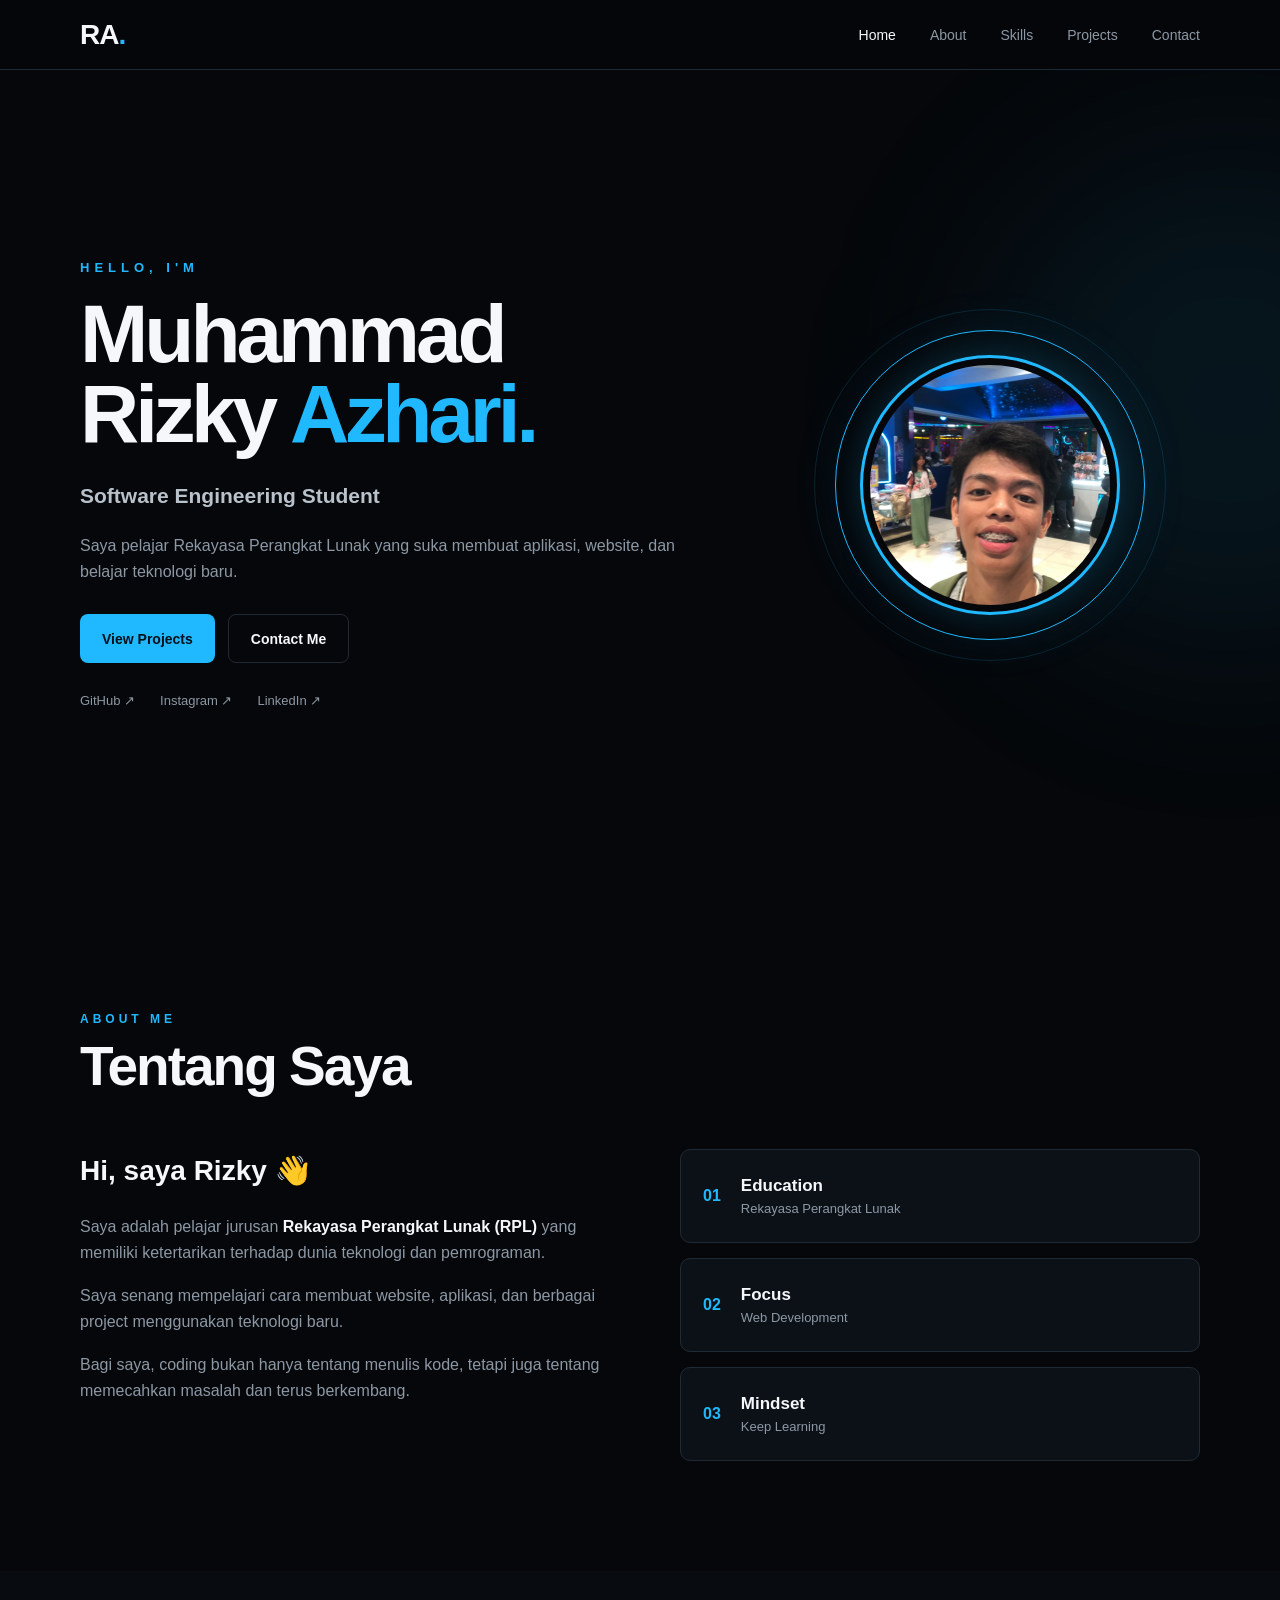
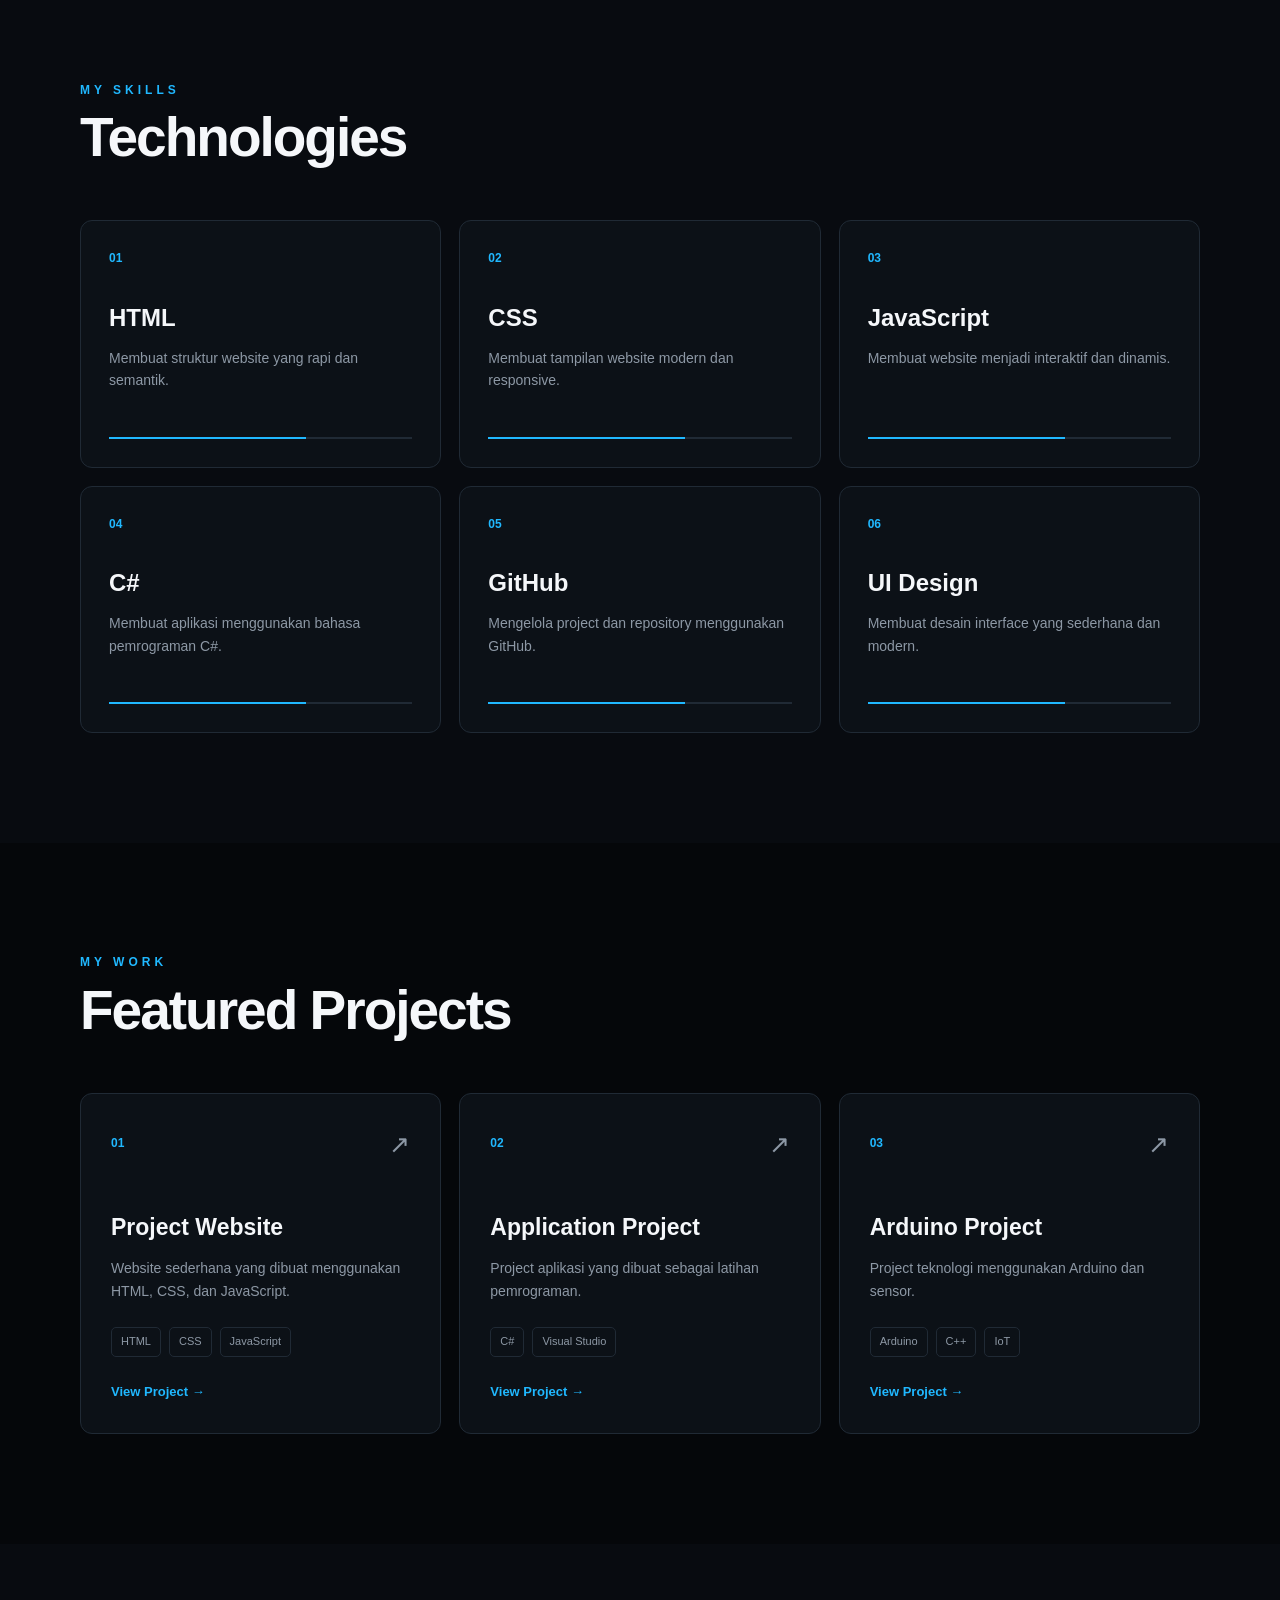
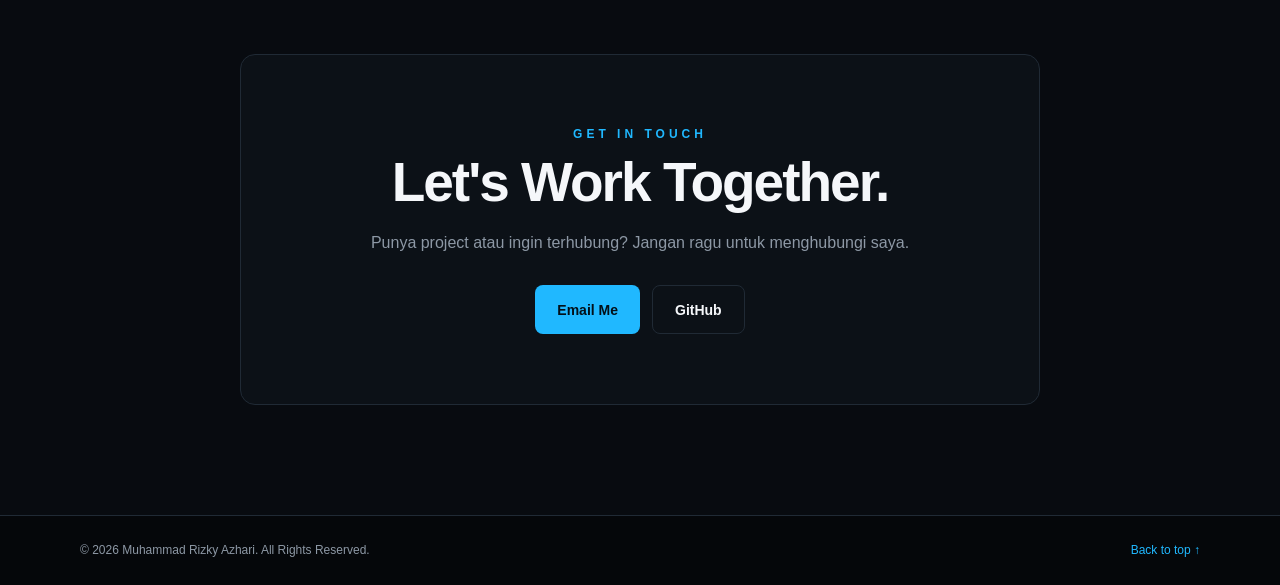
==== commit 145058d3: "Update index.html" ====
--- a/index.html
+++ b/index.html
@@ -154,25 +154,6 @@
 
                     </div>
 
-                    <div class="code-card">
-
-                        <div class="code-header">
-
-                            <span></span>
-                            <span></span>
-                            <span></span>
-
-                        </div>
-
-                        <div class="code-content">
-
-<pre><code>const developer = {
-    name: "Rizky",
-    major: "RPL",
-    passion: "Coding",
-    goal: "Keep Learning"
-};</code></pre>
-
                         </div>
 
                     </div>
--- a/style.css
+++ b/style.css
@@ -1,26 +1,11 @@
-/* FOTO PROFIL */
-.hero-image {
-    width: 280px;
-    height: 280px;
-    border-radius: 50%;
-    border: 3px solid #20b8ff;
-    padding: 8px;
-    display: flex;
-    align-items: center;
-    justify-content: center;
-    overflow: hidden;
-}
-
-.hero-image img {
-    width: 100%;
-    height: 100%;
-    object-fit: cover;
-    border-radius: 50%;
-    display: block;
-}* {
-    box-sizing: border-box;
+/* =========================
+   RESET
+========================= */
+
+* {
     margin: 0;
     padding: 0;
+    box-sizing: border-box;
 }
 
 html {
@@ -28,761 +13,1372 @@
 }
 
 body {
-    font-family: Arial, sans-serif;
-    background: #07090c;
+    font-family:
+        Arial,
+        Helvetica,
+        sans-serif;
+
+    background: #05070a;
     color: #f5f7fa;
-    line-height: 1.65;
+
+    line-height: 1.6;
+
+    overflow-x: hidden;
 }
 
 a {
+    color: inherit;
     text-decoration: none;
-    color: inherit;
 }
 
 button {
-    font: inherit;
-}
+    font-family: inherit;
+}
+
+
+/* =========================
+   VARIABLES
+========================= */
+
+:root {
+
+    --background: #05070a;
+
+    --background-2: #080b10;
+
+    --card: #0c1117;
+
+    --border: #202a35;
+
+    --text: #f5f7fa;
+
+    --muted: #8d98a5;
+
+    --blue: #20b8ff;
+
+    --blue-dark: #0798dc;
+
+}
+
+
+/* =========================
+   CONTAINER
+========================= */
 
 .container {
+
     width: min(1120px, 90%);
+
     margin: auto;
-}
-
-
-/* ================= NAVBAR ================= */
+
+}
+
+
+/* =========================
+   NAVBAR
+========================= */
 
 .navbar {
+
     position: fixed;
+
     top: 0;
+    left: 0;
+
     width: 100%;
-    z-index: 99;
-
-    background: rgba(7, 9, 12, 0.85);
-    backdrop-filter: blur(14px);
-
-    border-bottom: 1px solid #1c232b;
-}
-
-.nav {
-    height: 72px;
+
+    height: 70px;
+
+    background:
+        rgba(5, 7, 10, 0.9);
+
+    backdrop-filter:
+        blur(12px);
+
+    border-bottom:
+        1px solid var(--border);
+
+    z-index: 1000;
+
+}
+
+.nav-container {
+
+    height: 70px;
 
     display: flex;
+
     align-items: center;
+
     justify-content: space-between;
-}
+
+}
+
 
 .logo {
+
     font-size: 28px;
-    font-weight: 900;
+
+    font-weight: 800;
+
+    letter-spacing: -1px;
+
 }
 
 .logo span {
-    color: #21b6ff;
-}
-
-nav {
+
+    color: var(--blue);
+
+}
+
+
+.nav-menu {
+
     display: flex;
-    gap: 30px;
-}
-
-nav a {
-    color: #9ca5ae;
+
+    align-items: center;
+
+    gap: 34px;
+
+}
+
+
+.nav-link {
+
+    color: var(--muted);
+
     font-size: 14px;
-    transition: 0.25s;
-}
-
-nav a:hover {
-    color: #21b6ff;
-}
-
-.menu-btn {
+
+    transition:
+        0.3s ease;
+
+}
+
+
+.nav-link:hover,
+.nav-link.active {
+
+    color: var(--text);
+
+}
+
+
+.menu-toggle {
+
     display: none;
 
-    background: none;
-    border: none;
+    background: transparent;
 
     color: white;
+
+    border: 0;
+
     font-size: 25px;
 
     cursor: pointer;
-}
-
-
-/* ================= HERO ================= */
+
+}
+
+
+/* =========================
+   HERO
+========================= */
 
 .hero {
+
     min-height: 100vh;
 
+    padding-top: 70px;
+
     display: flex;
+
     align-items: center;
 
-    padding-top: 72px;
-}
-
-.hero-grid {
+    position: relative;
+
+}
+
+
+.hero::before {
+
+    content: "";
+
+    position: absolute;
+
+    width: 500px;
+
+    height: 500px;
+
+    right: -200px;
+
+    top: 150px;
+
+    background:
+        rgba(32, 184, 255, 0.08);
+
+    filter:
+        blur(100px);
+
+    border-radius: 50%;
+
+}
+
+
+.hero-container {
+
     display: grid;
 
-    grid-template-columns: 1.15fr 0.85fr;
+    grid-template-columns:
+        1.2fr 0.8fr;
+
+    gap: 70px;
+
+    align-items: center;
+
+}
+
+
+.hero-small {
+
+    color: var(--blue);
+
+    font-size: 13px;
+
+    font-weight: 800;
+
+    letter-spacing: 5px;
+
+    margin-bottom: 15px;
+
+}
+
+
+.hero h1 {
+
+    font-size:
+        clamp(52px, 7vw, 82px);
+
+    line-height: 0.98;
+
+    letter-spacing: -4px;
+
+    font-weight: 800;
+
+}
+
+
+.hero h1 span {
+
+    color: var(--blue);
+
+}
+
+
+.hero h2 {
+
+    margin-top: 25px;
+
+    font-size: 21px;
+
+    color: #b9c2cb;
+
+}
+
+
+.hero-description {
+
+    max-width: 600px;
+
+    color: var(--muted);
+
+    margin-top: 20px;
+
+    font-size: 16px;
+
+}
+
+
+.hero-buttons {
+
+    display: flex;
+
+    gap: 13px;
+
+    margin-top: 30px;
+
+}
+
+
+.btn {
+
+    display: inline-flex;
+
+    align-items: center;
+
+    justify-content: center;
+
+    min-height: 49px;
+
+    padding:
+        0 22px;
+
+    border-radius: 8px;
+
+    font-size: 14px;
+
+    font-weight: 700;
+
+    transition:
+        0.3s ease;
+
+}
+
+
+.btn-primary {
+
+    background: var(--blue);
+
+    color: #031019;
+
+}
+
+
+.btn-primary:hover {
+
+    background: #5bcaff;
+
+    transform:
+        translateY(-3px);
+
+}
+
+
+.btn-outline {
+
+    border:
+        1px solid var(--border);
+
+    color: var(--text);
+
+}
+
+
+.btn-outline:hover {
+
+    border-color:
+        var(--blue);
+
+    color: var(--blue);
+
+    transform:
+        translateY(-3px);
+
+}
+
+
+.social-links {
+
+    display: flex;
+
+    gap: 25px;
+
+    margin-top: 28px;
+
+}
+
+
+.social-links a {
+
+    color: var(--muted);
+
+    font-size: 13px;
+
+    transition:
+        0.3s ease;
+
+}
+
+
+.social-links a:hover {
+
+    color: var(--blue);
+
+}
+
+
+/* =========================
+   FOTO PROFIL
+========================= */
+
+.hero-visual {
+
+    min-height: 430px;
+
+    display: flex;
+
+    align-items: center;
+
+    justify-content: center;
+
+    position: relative;
+
+}
+
+
+.photo-ring {
+
+    width: 310px;
+
+    height: 310px;
+
+    border:
+        1px solid var(--blue);
+
+    border-radius: 50%;
+
+    display: flex;
+
+    align-items: center;
+
+    justify-content: center;
+
+    position: relative;
+
+    box-shadow:
+        0 0 50px rgba(32, 184, 255, 0.08);
+
+}
+
+
+.photo-ring::before {
+
+    content: "";
+
+    position: absolute;
+
+    width: 350px;
+
+    height: 350px;
+
+    border-radius: 50%;
+
+    border:
+        1px solid rgba(32, 184, 255, 0.15);
+
+}
+
+
+.hero-photo {
+
+    width: 260px;
+
+    height: 260px;
+
+    padding: 7px;
+
+    border-radius: 50%;
+
+    background:
+        #05070a;
+
+    border:
+        3px solid var(--blue);
+
+    position: relative;
+
+    z-index: 2;
+
+    box-shadow:
+        0 0 35px rgba(32, 184, 255, 0.2);
+
+}
+
+
+.hero-photo img {
+
+    width: 100%;
+
+    height: 100%;
+
+    display: block;
+
+    object-fit: cover;
+
+    object-position: center;
+
+    border-radius: 50%;
+
+}
+
+
+/* =========================
+   CODE CARD
+========================= */
+
+.code-card {
+
+    position: absolute;
+
+    width: 315px;
+
+    right: -15px;
+
+    bottom: 35px;
+
+    background:
+        #0c1117;
+
+    border:
+        1px solid var(--border);
+
+    border-radius: 12px;
+
+    overflow: hidden;
+
+    box-shadow:
+        0 20px 50px
+        rgba(0, 0, 0, 0.35);
+
+    z-index: 3;
+
+}
+
+
+.code-header {
+
+    height: 46px;
+
+    border-bottom:
+        1px solid var(--border);
+
+    display: flex;
+
+    align-items: center;
+
+    gap: 8px;
+
+    padding:
+        0 14px;
+
+}
+
+
+.code-header span {
+
+    width: 8px;
+
+    height: 8px;
+
+    border-radius: 50%;
+
+    background: #53606d;
+
+}
+
+
+.code-content {
+
+    padding: 15px;
+
+}
+
+
+.code-content pre {
+
+    overflow-x: auto;
+
+}
+
+
+.code-content code {
+
+    font-size: 11px;
+
+    color: #c6d0da;
+
+}
+
+
+/* =========================
+   SECTIONS
+========================= */
+
+.section {
+
+    padding:
+        110px 0;
+
+}
+
+
+.section-dark {
+
+    background:
+        var(--background-2);
+
+}
+
+
+.section-title {
+
+    margin-bottom: 55px;
+
+}
+
+
+.section-title p {
+
+    color: var(--blue);
+
+    font-size: 12px;
+
+    font-weight: 800;
+
+    letter-spacing: 4px;
+
+    margin-bottom: 10px;
+
+}
+
+
+.section-title h2 {
+
+    font-size:
+        clamp(34px, 5vw, 55px);
+
+    line-height: 1;
+
+    letter-spacing: -2px;
+
+}
+
+
+/* =========================
+   ABOUT
+========================= */
+
+.about-grid {
+
+    display: grid;
+
+    grid-template-columns:
+        1fr 1fr;
 
     gap: 80px;
 
+}
+
+
+.about-text h3 {
+
+    font-size: 28px;
+
+    margin-bottom: 20px;
+
+}
+
+
+.about-text p {
+
+    color: var(--muted);
+
+    margin-bottom: 18px;
+
+}
+
+
+.about-text strong {
+
+    color: var(--text);
+
+}
+
+
+.about-info {
+
+    display: flex;
+
+    flex-direction: column;
+
+    gap: 15px;
+
+}
+
+
+.info-card {
+
+    background:
+        var(--card);
+
+    border:
+        1px solid var(--border);
+
+    border-radius: 10px;
+
+    padding: 22px;
+
+    display: flex;
+
+    gap: 20px;
+
     align-items: center;
-}
-
-.eyebrow {
-    color: #21b6ff;
-
-    font-size: 12px;
+
+    transition:
+        0.3s ease;
+
+}
+
+
+.info-card:hover {
+
+    border-color:
+        var(--blue);
+
+    transform:
+        translateX(5px);
+
+}
+
+
+.info-card > span {
+
+    color: var(--blue);
+
     font-weight: 800;
 
-    letter-spacing: 3px;
-}
-
-.hero h1 {
-    font-size: clamp(44px, 7vw, 78px);
-
-    line-height: 1.03;
-
-    margin: 12px 0;
-}
-
-.hero h1 span {
-    color: #21b6ff;
-}
-
-.hero h2 {
-    font-size: 21px;
-    color: #c4cbd2;
-}
-
-.lead {
-    max-width: 620px;
-
-    color: #89929c;
-
-    margin: 20px 0 28px;
-}
-
-
-/* ================= BUTTON ================= */
-
-.actions {
-    display: flex;
-    gap: 13px;
-
-    flex-wrap: wrap;
-}
-
-.btn {
-    display: inline-block;
-
-    padding: 12px 20px;
-
-    border-radius: 8px;
-
-    font-weight: 800;
-
-    font-size: 14px;
-
-    transition: 0.25s;
-}
-
-.primary {
-    background: #21b6ff;
-
-    color: #031018;
-}
-
-.primary:hover {
-    transform: translateY(-3px);
-
-    box-shadow:
-        0 12px 35px #21b6ff33;
-}
-
-.ghost {
-    border: 1px solid #303a45;
-}
-
-.ghost:hover {
-    border-color: #21b6ff;
-
-    color: #21b6ff;
-}
-
-
-/* ================= SOCIAL ================= */
-
-.socials {
-    display: flex;
-
-    gap: 22px;
-
-    margin-top: 27px;
-
-    color: #7e8994;
+}
+
+
+.info-card h3 {
+
+    font-size: 17px;
+
+}
+
+
+.info-card p {
+
+    color: var(--muted);
 
     font-size: 13px;
-}
-
-.socials a:hover {
-    color: #21b6ff;
-}
-
-
-/* ================= HERO ART ================= */
-
-.hero-art {
-    position: relative;
-
-    min-height: 390px;
+
+}
+
+
+/* =========================
+   SKILLS
+========================= */
+
+.skills-grid {
 
     display: grid;
 
-    place-items: center;
-}
-
-.avatar {
-    width: 230px;
-    height: 230px;
-    border-radius: 50%;
-    overflow: hidden;
-    border: 2px solid #20b8ff;
-    display: flex;
-    align-items: center;
-    justify-content: center;
-    background: #0b0f14;
-    box-shadow: 0 0 35px rgba(32, 184, 255, 0.25);
-}
-
-.avatar img {
-    width: 100%;
-    height: 100%;
-    object-fit: cover;
-    display: block;
-}
-
-.terminal {
-    position: absolute;
-
-    right: 0;
-    bottom: 15px;
-
-    width: 315px;
-
-    background: #0e1217;
-
-    border: 1px solid #27313b;
-
-    border-radius: 12px;
-
-    box-shadow:
-        0 25px 60px #0009;
-}
-
-.dots {
-    padding: 10px;
-
-    border-bottom: 1px solid #202830;
-}
-
-.dots i {
-    display: inline-block;
-
-    width: 8px;
-    height: 8px;
-
-    background: #4e5963;
-
-    border-radius: 50%;
-
-    margin-right: 5px;
-}
-
-.terminal pre {
-    padding: 18px;
-
-    overflow: auto;
-
-    font-size: 11px;
-
-    color: #aeb8c2;
-}
-
-
-/* ================= SECTION ================= */
-
-.section {
-    padding: 115px 0;
-}
-
-.dark {
-    background: #0b0f14;
-}
-
-.section-head {
-    margin-bottom: 45px;
-}
-
-.section-head h2 {
-    font-size: 42px;
-
-    line-height: 1.1;
-
-    margin-top: 4px;
-}
-
-
-/* ================= ABOUT ================= */
-
-.two-col {
-    display: grid;
-
-    grid-template-columns: 1fr 1fr;
-
-    gap: 70px;
-}
-
-.two-col h3 {
-    font-size: 30px;
-
-    margin-bottom: 18px;
-}
-
-.two-col p {
-    color: #89929c;
-
-    margin-bottom: 14px;
-}
-
-.info-list {
-    display: grid;
-
-    gap: 14px;
-}
-
-.info {
-    padding: 19px 20px;
-
-    background: #0e1217;
-
-    border: 1px solid #202830;
-
-    border-radius: 10px;
-
-    display: flex;
-
-    justify-content: space-between;
-
-    gap: 20px;
-}
-
-.info span {
-    color: #87919b;
-}
-
-
-/* ================= CARDS ================= */
-
-.cards {
-    display: grid;
-
-    gap: 18px;
-}
-
-
-/* ================= SKILLS ================= */
-
-.skills {
     grid-template-columns:
         repeat(3, 1fr);
-}
-
-.card {
-    background: #0e1217;
-
-    border: 1px solid #202830;
+
+    gap: 18px;
+
+}
+
+
+.skill-card {
+
+    background:
+        var(--card);
+
+    border:
+        1px solid var(--border);
 
     border-radius: 12px;
 
-    transition: 0.3s;
-}
-
-.skill {
-    padding: 27px;
-
-    text-align: left;
-
-    color: #fff;
-
-    cursor: pointer;
-}
-
-.skill:hover {
-    transform: translateY(-7px);
-
-    border-color: #21b6ff;
-}
-
-.icon {
-    font-size: 28px;
+    padding: 28px;
+
+    transition:
+        0.3s ease;
+
+}
+
+
+.skill-card:hover {
+
+    border-color:
+        var(--blue);
+
+    transform:
+        translateY(-6px);
+
+}
+
+
+.skill-number {
+
+    color: var(--blue);
+
+    font-size: 12px;
+
+    font-weight: 800;
+
+    margin-bottom: 30px;
+
+}
+
+
+.skill-card h3 {
+
+    font-size: 24px;
+
+    margin-bottom: 10px;
+
+}
+
+
+.skill-card p {
+
+    color: var(--muted);
+
+    font-size: 14px;
+
+    min-height: 65px;
+
+}
+
+
+.skill-line {
+
+    height: 2px;
+
+    background:
+        var(--border);
+
+    margin-top: 25px;
+
+}
+
+
+.skill-line span {
 
     display: block;
 
-    margin-bottom: 18px;
-}
-
-.skill p {
-    color: #7f8993;
-
-    font-size: 13px;
-}
-
-
-/* ================= PROJECTS ================= */
-
-.projects {
+    width: 65%;
+
+    height: 100%;
+
+    background:
+        var(--blue);
+
+}
+
+
+/* =========================
+   PROJECTS
+========================= */
+
+.projects-grid {
+
+    display: grid;
+
     grid-template-columns:
         repeat(3, 1fr);
-}
-
-.project {
-    overflow: hidden;
-}
-
-.project:hover {
-    transform: translateY(-7px);
-
-    border-color: #21b6ff;
-}
-
-.project-cover {
-    height: 165px;
-
-    display: grid;
-
-    place-items: center;
+
+    gap: 18px;
+
+}
+
+
+.project-card {
+
+    padding: 30px;
+
+    background:
+        var(--card);
+
+    border:
+        1px solid var(--border);
+
+    border-radius: 12px;
+
+    transition:
+        0.3s ease;
+
+}
+
+
+.project-card:hover {
+
+    border-color:
+        var(--blue);
+
+    transform:
+        translateY(-7px);
+
+}
+
+
+.project-top {
+
+    display: flex;
+
+    align-items: center;
+
+    justify-content: space-between;
+
+    margin-bottom: 45px;
+
+}
+
+
+.project-number {
+
+    color: var(--blue);
+
+    font-size: 12px;
+
+    font-weight: 800;
+
+}
+
+
+.project-icon {
+
+    font-size: 25px;
+
+    color: var(--muted);
+
+}
+
+
+.project-card h3 {
+
+    font-size: 23px;
+
+    margin-bottom: 12px;
+
+}
+
+
+.project-card p {
+
+    color: var(--muted);
+
+    font-size: 14px;
+
+}
+
+
+.project-tags {
+
+    display: flex;
+
+    flex-wrap: wrap;
+
+    gap: 8px;
+
+    margin-top: 25px;
+
+}
+
+
+.project-tags span {
+
+    border:
+        1px solid var(--border);
+
+    border-radius: 5px;
+
+    padding:
+        5px 9px;
+
+    font-size: 11px;
+
+    color: var(--muted);
+
+}
+
+
+.project-link {
+
+    display: inline-block;
+
+    margin-top: 25px;
+
+    color: var(--blue);
 
     font-size: 13px;
 
-    font-weight: 900;
-
-    letter-spacing: 2px;
-
-    color: #21b6ff;
-}
-
-.one {
+    font-weight: 700;
+
+}
+
+
+/* =========================
+   CONTACT
+========================= */
+
+.contact-section {
+
     background:
-        linear-gradient(
-            135deg,
-            #10354a,
-            #090c10
-        );
-}
-
-.two {
+        var(--background-2);
+
+}
+
+
+.contact-box {
+
+    text-align: center;
+
+    max-width: 800px;
+
+    margin: auto;
+
+    padding:
+        70px 30px;
+
+    border:
+        1px solid var(--border);
+
+    border-radius: 15px;
+
     background:
-        linear-gradient(
-            135deg,
-            #173b4c,
-            #090c10
-        );
-}
-
-.three {
+        var(--card);
+
+}
+
+
+.contact-box .section-title {
+
+    margin-bottom: 20px;
+
+}
+
+
+.contact-description {
+
+    color: var(--muted);
+
+    max-width: 550px;
+
+    margin:
+        0 auto 30px;
+
+}
+
+
+.contact-buttons {
+
+    display: flex;
+
+    justify-content: center;
+
+    gap: 12px;
+
+}
+
+
+/* =========================
+   FOOTER
+========================= */
+
+.footer {
+
+    border-top:
+        1px solid var(--border);
+
+    padding:
+        25px 0;
+
     background:
-        linear-gradient(
-            135deg,
-            #25303a,
-            #090c10
-        );
-}
-
-.project-body {
-    padding: 24px;
-}
-
-.project-body small {
-    color: #21b6ff;
-
-    font-weight: 800;
-
-    font-size: 10px;
-
-    letter-spacing: 2px;
-}
-
-.project-body h3 {
-    margin: 7px 0;
-}
-
-.project-body p {
-    color: #7f8993;
-
-    font-size: 13px;
-}
-
-.tags {
+        var(--background);
+
+}
+
+
+.footer-content {
+
     display: flex;
 
-    gap: 6px;
-
-    flex-wrap: wrap;
-
-    margin: 17px 0;
-}
-
-.tags span {
-    font-size: 10px;
-
-    border: 1px solid #303943;
-
-    border-radius: 5px;
-
-    padding: 4px 8px;
-
-    color: #9ca6b0;
-}
-
-.link {
-    color: #21b6ff;
-
-    font-size: 13px;
-
-    font-weight: 800;
-}
-
-
-/* ================= CONTACT ================= */
-
-.contact {
-    text-align: center;
-
-    max-width: 760px;
-}
-
-.contact h2 {
-    font-size: clamp(38px, 6vw, 62px);
-
-    line-height: 1.1;
-
-    margin: 10px 0 18px;
-}
-
-.contact h2 span {
-    color: #21b6ff;
-}
-
-.contact > p:not(.eyebrow) {
-    color: #7f8993;
-
-    margin-bottom: 28px;
-}
-
-.center {
-    justify-content: center;
-}
-
-
-/* ================= FOOTER ================= */
-
-footer {
-    border-top: 1px solid #1c232b;
-}
-
-.footer {
-    min-height: 75px;
-
-    display: flex;
-
     align-items: center;
 
     justify-content: space-between;
 
-    color: #68727c;
+}
+
+
+.footer p {
+
+    color: var(--muted);
 
     font-size: 12px;
-}
-
-.footer a:hover {
-    color: #21b6ff;
-}
-
-
-/* ================= MODAL ================= */
-
-.modal {
-    position: fixed;
-
-    inset: 0;
-
-    background: #000b;
-
-    display: none;
-
-    place-items: center;
-
-    padding: 20px;
-
-    z-index: 200;
-}
-
-.modal.show {
-    display: grid;
-}
-
-.modal-box {
-    position: relative;
-
-    width: min(500px, 100%);
-
-    background: #10151b;
-
-    border: 1px solid #2b3742;
-
-    border-radius: 14px;
-
-    padding: 35px;
-}
-
-.modal-box h2 {
-    font-size: 30px;
-
-    margin: 8px 0;
-}
-
-.modal-box p:last-child {
-    color: #89939e;
-}
-
-.close {
-    position: absolute;
-
-    right: 15px;
-    top: 10px;
-
-    background: none;
-
-    border: none;
-
-    color: #fff;
-
-    font-size: 28px;
-
-    cursor: pointer;
-}
-
-
-/* ================= RESPONSIVE ================= */
-
-@media (max-width: 850px) {
-
-    nav {
-        display: none;
-
-        position: absolute;
-
-        top: 72px;
-        left: 0;
-
-        width: 100%;
-
-        padding: 20px;
-
-        background: #090c10;
-
-        border-bottom: 1px solid #202830;
-
-        flex-direction: column;
-
-        gap: 18px;
-    }
-
-    nav.show {
-        display: flex;
-    }
-
-    .menu-btn {
-        display: block;
-    }
-
-    .hero-grid {
-        grid-template-columns: 1fr;
+
+}
+
+
+.footer a {
+
+    color: var(--blue);
+
+    font-size: 12px;
+
+}
+
+
+/* =========================
+   RESPONSIVE TABLET
+========================= */
+
+@media (max-width: 900px) {
+
+    .hero-container {
+
+        grid-template-columns:
+            1fr;
 
         text-align: center;
-    }
-
-    .lead {
+
+    }
+
+
+    .hero-description {
+
         margin-left: auto;
         margin-right: auto;
-    }
-
-    .actions,
-    .socials {
+
+    }
+
+
+    .hero-buttons,
+    .social-links {
+
         justify-content: center;
-    }
-
-    .hero-art {
-        margin-bottom: 40px;
-    }
-
-    .two-col {
-        grid-template-columns: 1fr;
-    }
-
-    .skills,
-    .projects {
-        grid-template-columns: 1fr 1fr;
-    }
-}
-
-
-/* ================= MOBILE ================= */
-
-@media (max-width: 560px) {
+
+    }
+
+
+    .hero-visual {
+
+        min-height: 420px;
+
+    }
+
+
+    .code-card {
+
+        right: 5%;
+
+    }
+
+
+    .about-grid {
+
+        grid-template-columns:
+            1fr;
+
+        gap: 40px;
+
+    }
+
+
+    .skills-grid,
+    .projects-grid {
+
+        grid-template-columns:
+            repeat(2, 1fr);
+
+    }
+
+}
+
+
+/* =========================
+   RESPONSIVE HP
+========================= */
+
+@media (max-width: 650px) {
+
+    .nav-menu {
+
+        position: absolute;
+
+        top: 70px;
+
+        left: 0;
+
+        width: 100%;
+
+        background:
+            #080b10;
+
+        border-bottom:
+            1px solid var(--border);
+
+        display: none;
+
+        flex-direction: column;
+
+        padding:
+            25px;
+
+        gap: 20px;
+
+    }
+
+
+    .nav-menu.show {
+
+        display: flex;
+
+    }
+
+
+    .menu-toggle {
+
+        display: block;
+
+    }
+
+
+    .hero {
+
+        padding-top: 120px;
+
+    }
+
+
+    .hero h1 {
+
+        font-size: 52px;
+
+        letter-spacing: -3px;
+
+    }
+
+
+    .hero h2 {
+
+        font-size: 18px;
+
+    }
+
+
+    .hero-buttons {
+
+        flex-direction: column;
+
+    }
+
+
+    .btn {
+
+        width: 100%;
+
+    }
+
+
+    .social-links {
+
+        flex-wrap: wrap;
+
+    }
+
+
+    .hero-visual {
+
+        min-height: 390px;
+
+    }
+
+
+    .photo-ring {
+
+        width: 250px;
+
+        height: 250px;
+
+    }
+
+
+    .photo-ring::before {
+
+        width: 285px;
+
+        height: 285px;
+
+    }
+
+
+    .hero-photo {
+
+        width: 210px;
+
+        height: 210px;
+
+    }
+
+
+    .code-card {
+
+        width: 270px;
+
+        right: 50%;
+
+        transform:
+            translateX(50%);
+
+        bottom: 10px;
+
+    }
+
+
+    .skills-grid,
+    .projects-grid {
+
+        grid-template-columns:
+            1fr;
+
+    }
+
 
     .section {
-        padding: 85px 0;
-    }
-
-    .section-head h2 {
-        font-size: 34px;
-    }
-
-    .skills,
-    .projects {
-        grid-template-columns: 1fr;
-    }
-
-    .avatar {
-        width: 210px;
-        height: 210px;
-
-        font-size: 50px;
-    }
-
-    .terminal {
-        width: 260px;
-
-        right: 0;
-
-        bottom: -5px;
-    }
-
-    .footer {
+
+        padding:
+            80px 0;
+
+    }
+
+
+    .footer-content {
+
         flex-direction: column;
 
-        justify-content: center;
-
-        gap: 5px;
-
-        padding: 18px;
-    }
-
-    .info {
-        flex-direction: column;
-
-        gap: 3px;
-    }
-}
+        gap: 10px;
+
+        text-align: center;
+
+    }
+
+}
+
+/* =========================
+   SCROLL REVEAL
+========================= */
+
+.reveal {
+
+    opacity: 0;
+
+    transform:
+        translateY(25px);
+
+    transition:
+        opacity 0.6s ease,
+        transform 0.6s ease;
+
+}
+
+.show-reveal {
+
+    opacity: 1;
+
+    transform:
+        translateY(0);
+
+}
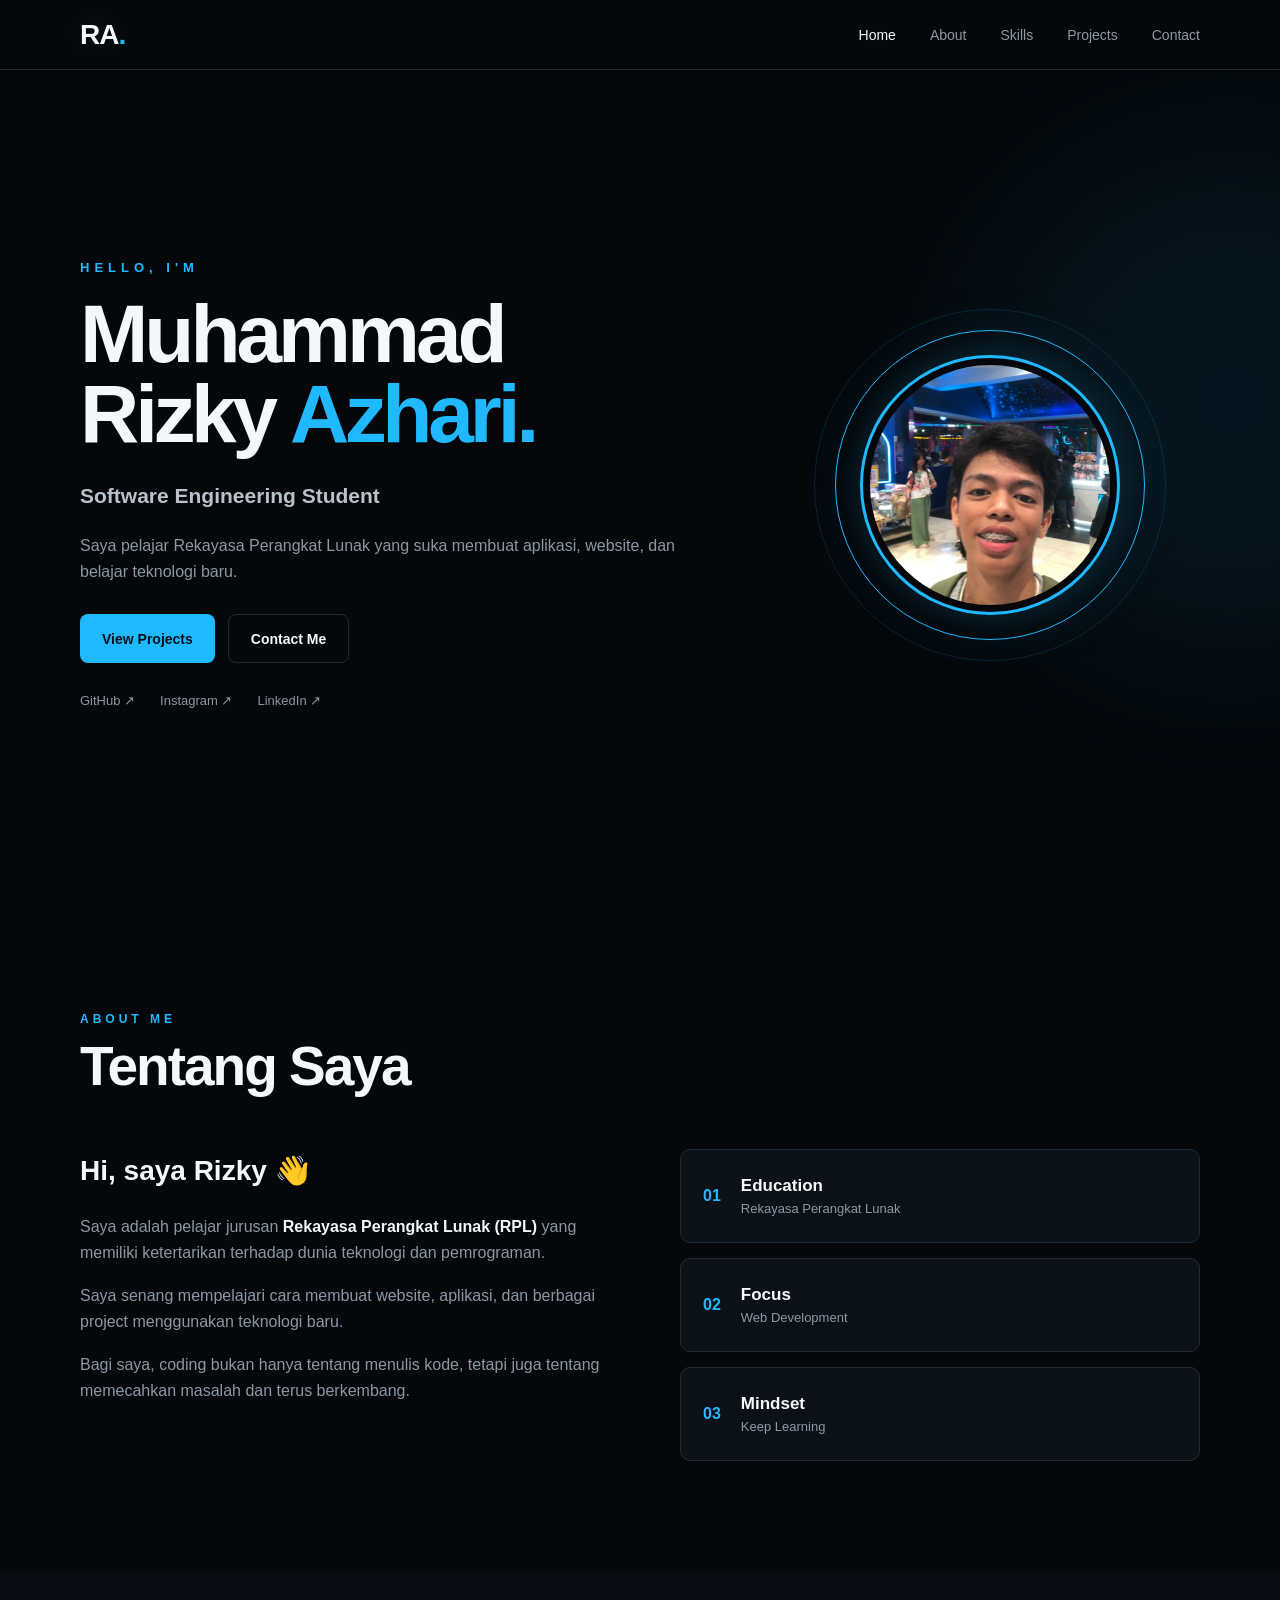
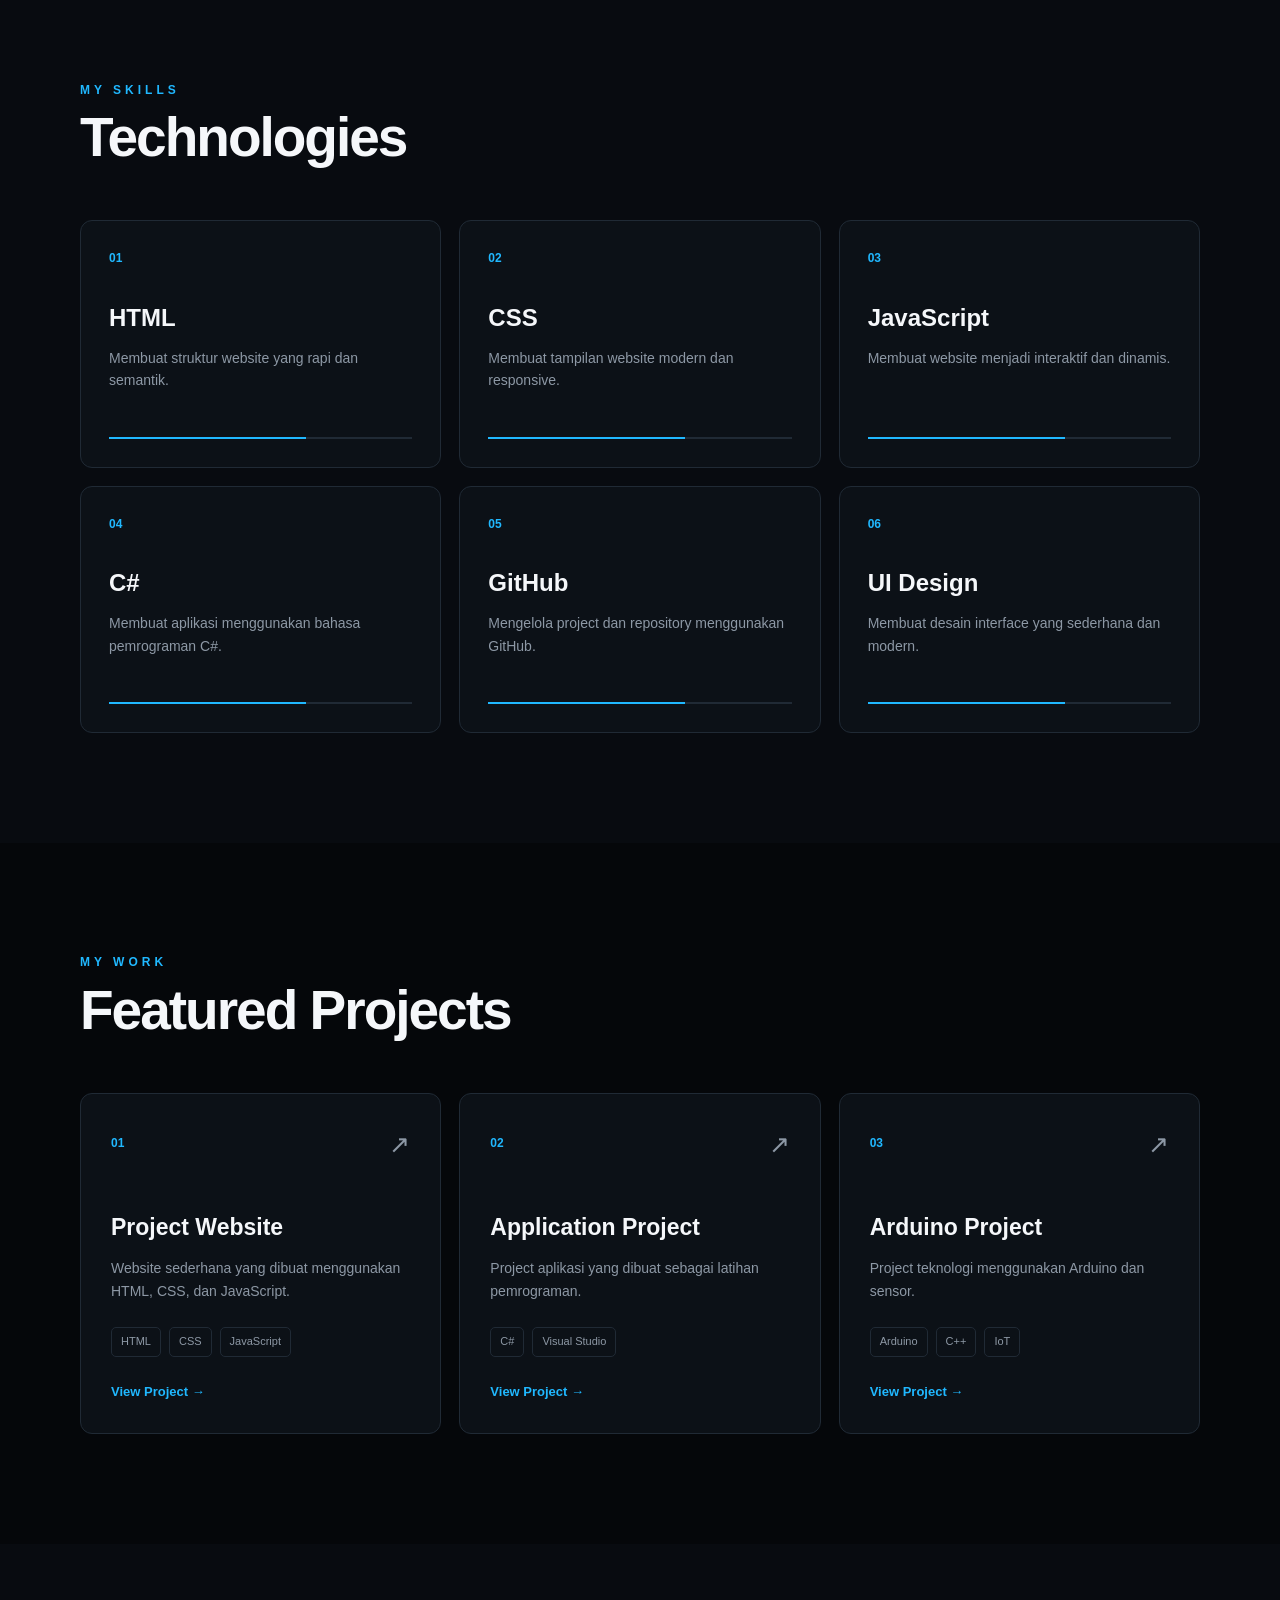
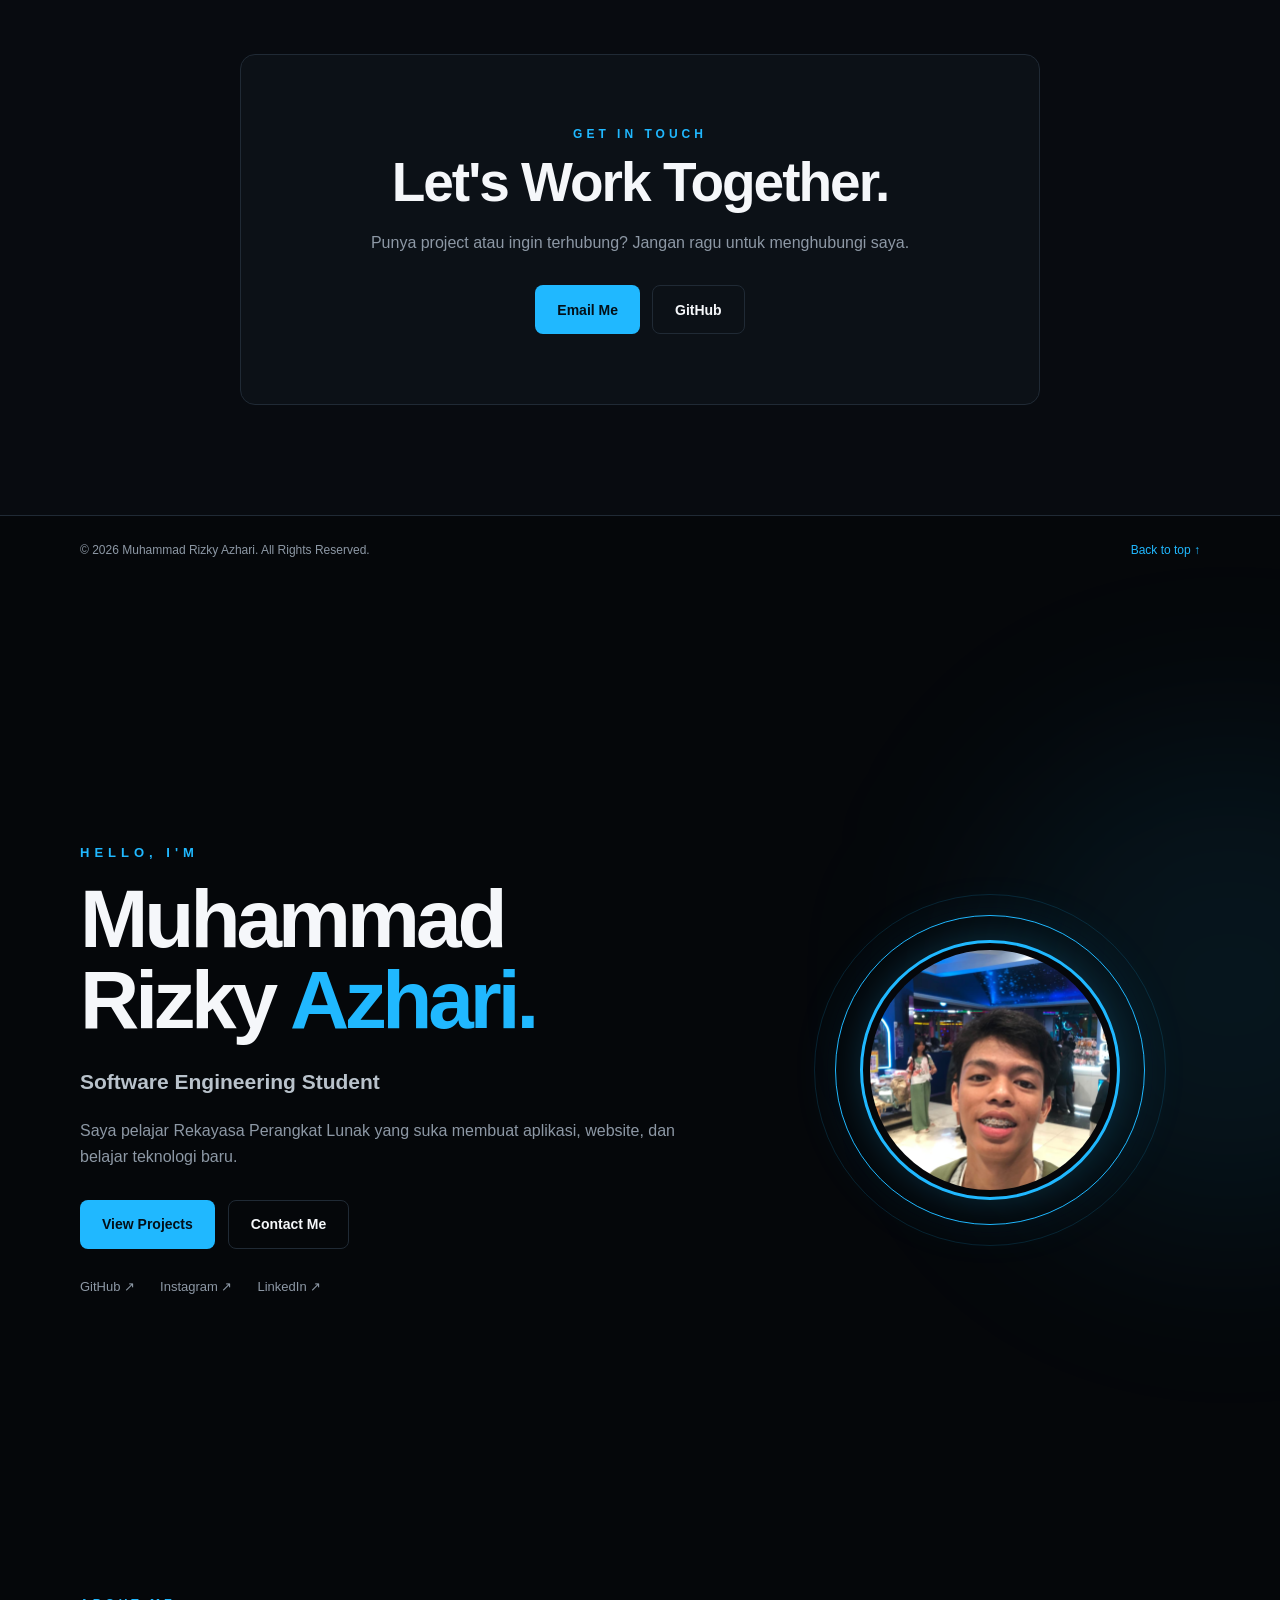
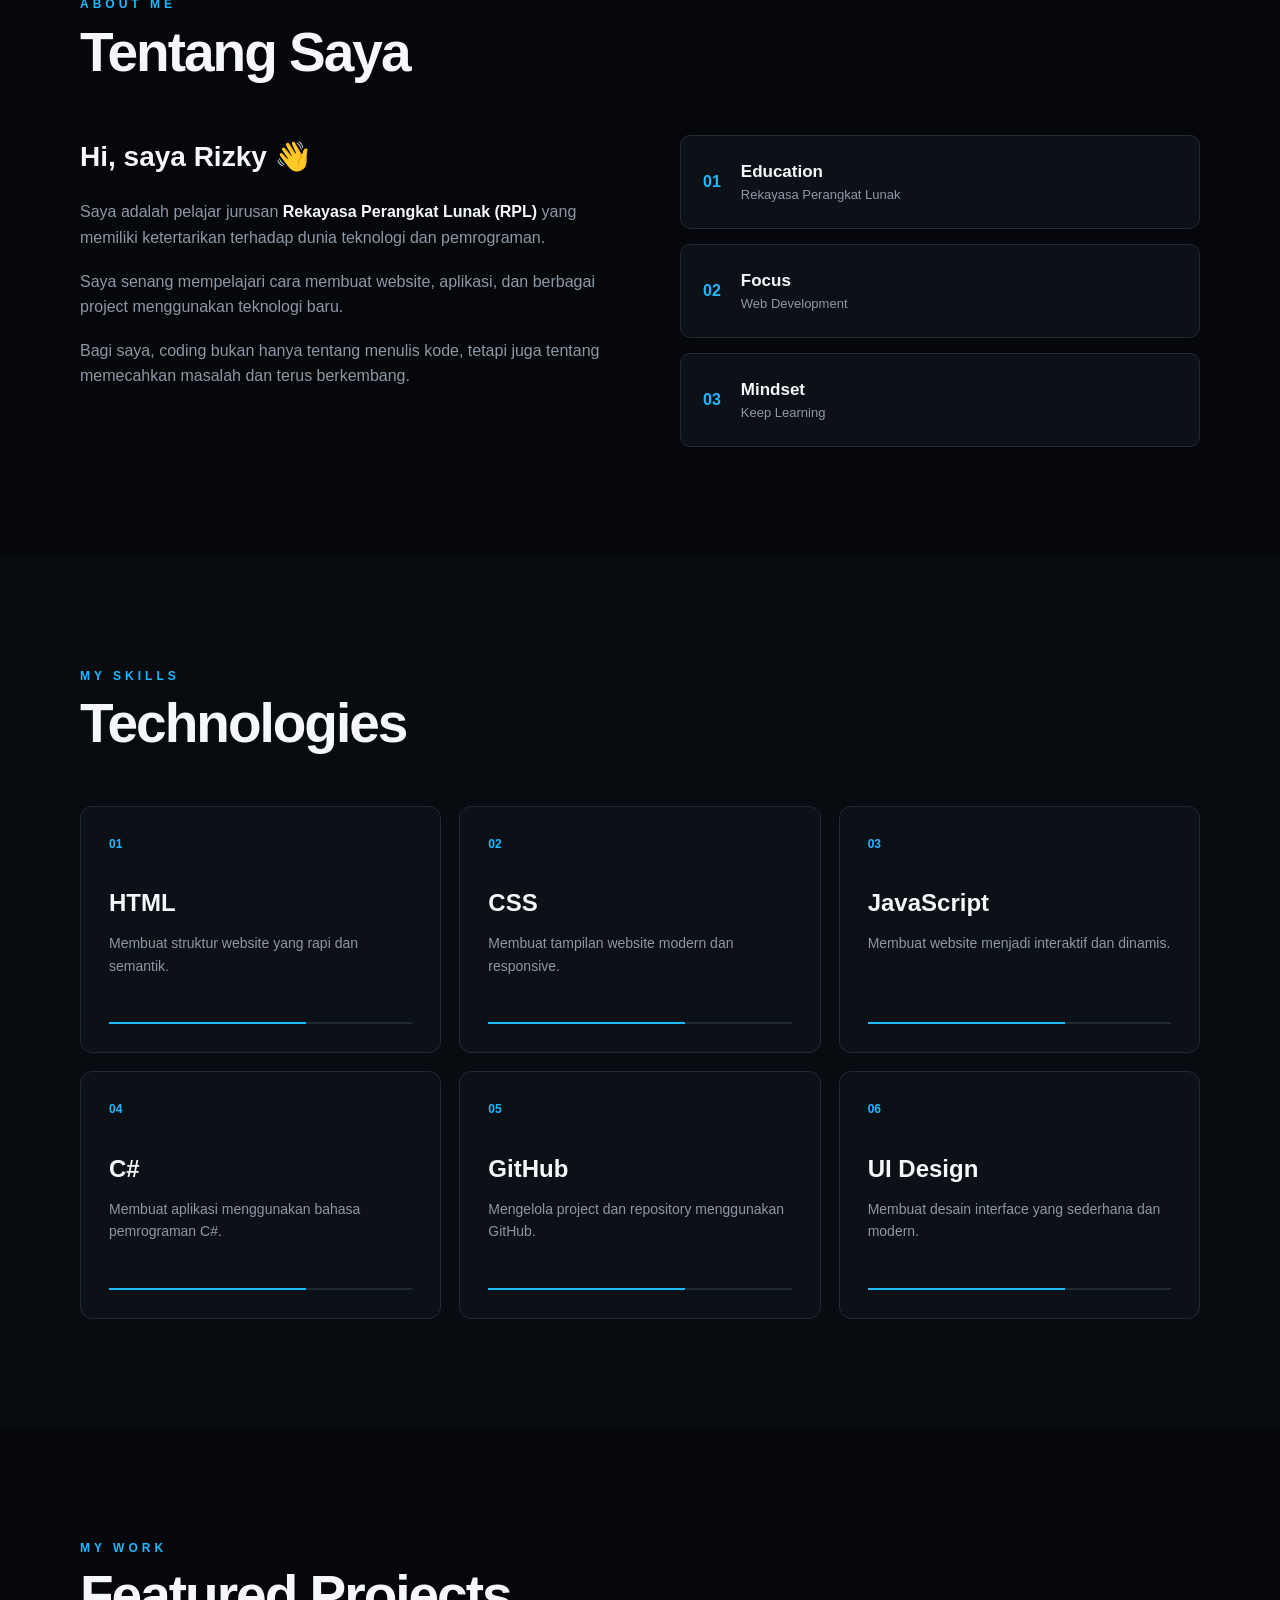
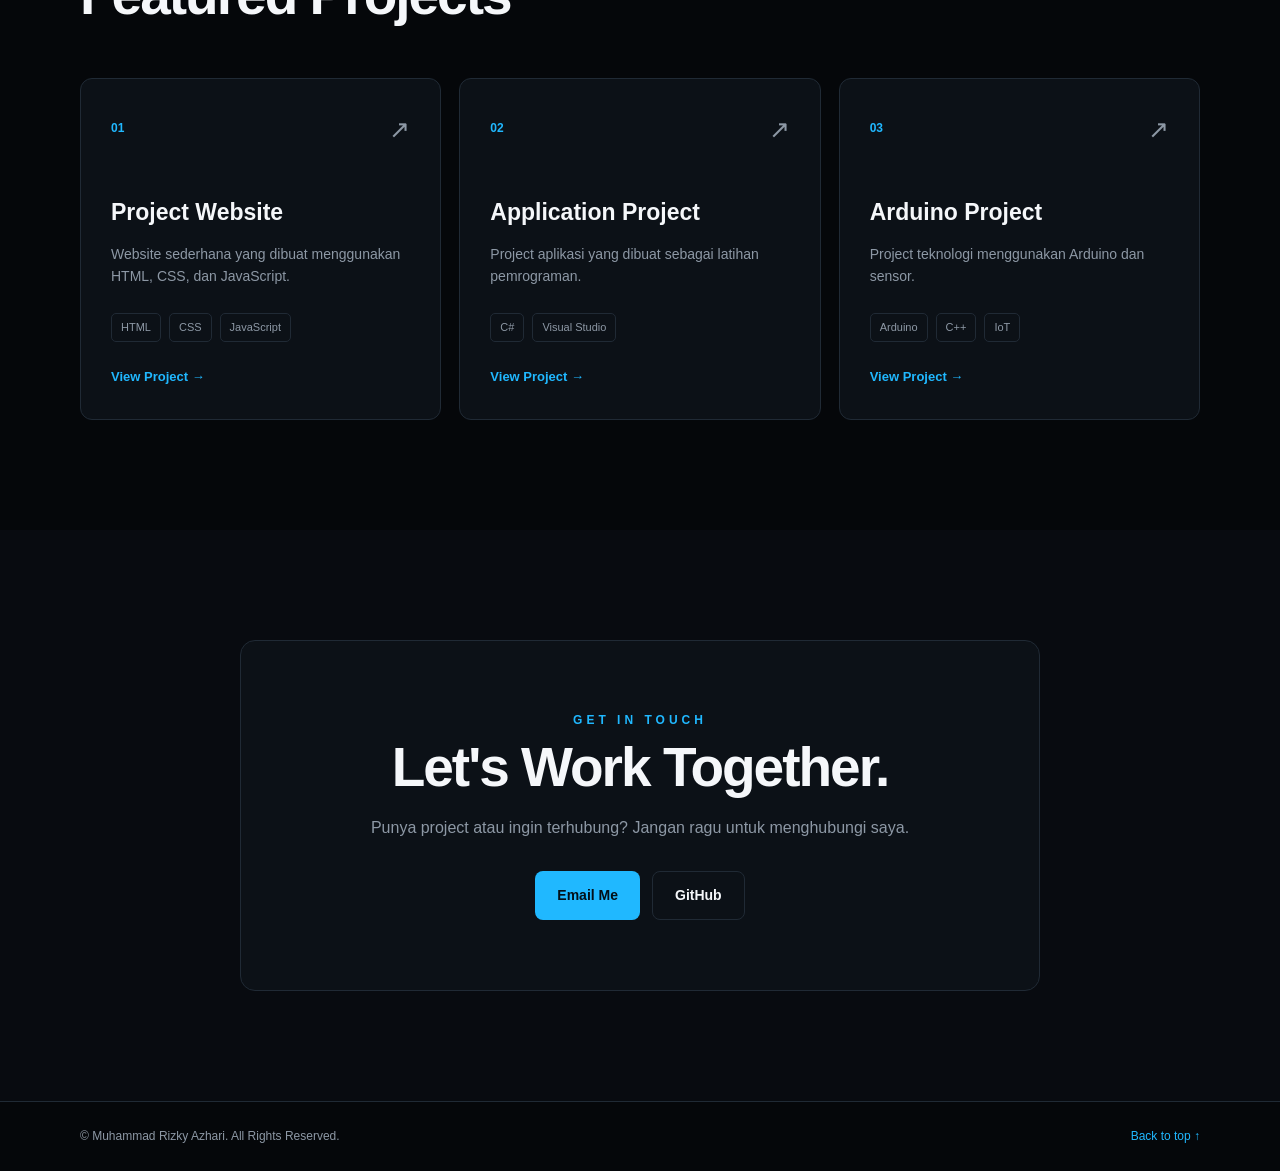
==== commit 7a544654: "Update index.html" ====
--- a/index.html
+++ b/index.html
@@ -1,6 +1,7 @@
 <!DOCTYPE html>
 <html lang="id">
 <head>
+
     <meta charset="UTF-8">
 
     <meta name="viewport"
@@ -18,6 +19,7 @@
     <title>Muhammad Rizky Azhari | Portfolio</title>
 
     <link rel="stylesheet" href="style.css">
+
 </head>
 
 <body>
@@ -154,6 +156,667 @@
 
                     </div>
 
+                </div>
+
+            </div>
+
+        </section>
+
+
+        <!-- =========================
+             ABOUT
+        ========================== -->
+
+        <section id="about" class="section">
+
+            <div class="container">
+
+                <div class="section-title">
+
+                    <p>ABOUT ME</p>
+
+                    <h2>
+                        Tentang Saya
+                    </h2>
+
+                </div>
+
+
+                <div class="about-grid">
+
+                    <div class="about-text">
+
+                        <h3>
+                            Hi, saya Rizky 👋
+                        </h3>
+
+                        <p>
+                            Saya adalah pelajar jurusan
+                            <strong>Rekayasa Perangkat Lunak (RPL)</strong>
+                            yang memiliki ketertarikan terhadap dunia
+                            teknologi dan pemrograman.
+                        </p>
+
+                        <p>
+                            Saya senang mempelajari cara membuat website,
+                            aplikasi, dan berbagai project menggunakan
+                            teknologi baru.
+                        </p>
+
+                        <p>
+                            Bagi saya, coding bukan hanya tentang menulis
+                            kode, tetapi juga tentang memecahkan masalah
+                            dan terus berkembang.
+                        </p>
+
+                    </div>
+
+
+                    <div class="about-info">
+
+                        <div class="info-card">
+
+                            <span>01</span>
+
+                            <div>
+
+                                <h3>Education</h3>
+
+                                <p>
+                                    Rekayasa Perangkat Lunak
+                                </p>
+
+                            </div>
+
+                        </div>
+
+
+                        <div class="info-card">
+
+                            <span>02</span>
+
+                            <div>
+
+                                <h3>Focus</h3>
+
+                                <p>
+                                    Web Development
+                                </p>
+
+                            </div>
+
+                        </div>
+
+
+                        <div class="info-card">
+
+                            <span>03</span>
+
+                            <div>
+
+                                <h3>Mindset</h3>
+
+                                <p>
+                                    Keep Learning
+                                </p>
+
+                            </div>
+
+                        </div>
+
+                    </div>
+
+                </div>
+
+            </div>
+
+        </section>
+
+
+        <!-- =========================
+             SKILLS
+        ========================== -->
+
+        <section id="skills" class="section section-dark">
+
+            <div class="container">
+
+                <div class="section-title">
+
+                    <p>MY SKILLS</p>
+
+                    <h2>
+                        Technologies
+                    </h2>
+
+                </div>
+
+
+                <div class="skills-grid">
+
+                    <div class="skill-card">
+
+                        <div class="skill-number">
+                            01
+                        </div>
+
+                        <h3>
+                            HTML
+                        </h3>
+
+                        <p>
+                            Membuat struktur website
+                            yang rapi dan semantik.
+                        </p>
+
+                        <div class="skill-line">
+                            <span></span>
+                        </div>
+
+                    </div>
+
+
+                    <div class="skill-card">
+
+                        <div class="skill-number">
+                            02
+                        </div>
+
+                        <h3>
+                            CSS
+                        </h3>
+
+                        <p>
+                            Membuat tampilan website
+                            modern dan responsive.
+                        </p>
+
+                        <div class="skill-line">
+                            <span></span>
+                        </div>
+
+                    </div>
+
+
+                    <div class="skill-card">
+
+                        <div class="skill-number">
+                            03
+                        </div>
+
+                        <h3>
+                            JavaScript
+                        </h3>
+
+                        <p>
+                            Membuat website menjadi
+                            interaktif dan dinamis.
+                        </p>
+
+                        <div class="skill-line">
+                            <span></span>
+                        </div>
+
+                    </div>
+
+
+                    <div class="skill-card">
+
+                        <div class="skill-number">
+                            04
+                        </div>
+
+                        <h3>
+                            C#
+                        </h3>
+
+                        <p>
+                            Membuat aplikasi menggunakan
+                            bahasa pemrograman C#.
+                        </p>
+
+                        <div class="skill-line">
+                            <span></span>
+                        </div>
+
+                    </div>
+
+
+                    <div class="skill-card">
+
+                        <div class="skill-number">
+                            05
+                        </div>
+
+                        <h3>
+                            GitHub
+                        </h3>
+
+                        <p>
+                            Mengelola project dan
+                            repository menggunakan GitHub.
+                        </p>
+
+                        <div class="skill-line">
+                            <span></span>
+                        </div>
+
+                    </div>
+
+
+                    <div class="skill-card">
+
+                        <div class="skill-number">
+                            06
+                        </div>
+
+                        <h3>
+                            UI Design
+                        </h3>
+
+                        <p>
+                            Membuat desain interface
+                            yang sederhana dan modern.
+                        </p>
+
+                        <div class="skill-line">
+                            <span></span>
+                        </div>
+
+                    </div>
+
+                </div>
+
+            </div>
+
+        </section>
+
+
+        <!-- =========================
+             PROJECTS
+        ========================== -->
+
+        <section id="projects" class="section">
+
+            <div class="container">
+
+                <div class="section-title">
+
+                    <p>MY WORK</p>
+
+                    <h2>
+                        Featured Projects
+                    </h2>
+
+                </div>
+
+
+                <div class="projects-grid">
+
+
+                    <!-- PROJECT 1 -->
+
+                    <article class="project-card">
+
+                        <div class="project-top">
+
+                            <span class="project-number">
+                                01
+                            </span>
+
+                            <span class="project-icon">
+                                ↗
+                            </span>
+
+                        </div>
+
+                        <h3>
+                            Project Website
+                        </h3>
+
+                        <p>
+                            Website sederhana yang dibuat
+                            menggunakan HTML, CSS, dan JavaScript.
+                        </p>
+
+                        <div class="project-tags">
+
+                            <span>HTML</span>
+                            <span>CSS</span>
+                            <span>JavaScript</span>
+
+                        </div>
+
+                        <a href="projects/project1.html"
+                           class="project-link">
+                            View Project →
+                        </a>
+
+                    </article>
+
+
+                    <!-- PROJECT 2 -->
+
+                    <article class="project-card">
+
+                        <div class="project-top">
+
+                            <span class="project-number">
+                                02
+                            </span>
+
+                            <span class="project-icon">
+                                ↗
+                            </span>
+
+                        </div>
+
+                        <h3>
+                            Application Project
+                        </h3>
+
+                        <p>
+                            Project aplikasi yang dibuat
+                            sebagai latihan pemrograman.
+                        </p>
+
+                        <div class="project-tags">
+
+                            <span>C#</span>
+                            <span>Visual Studio</span>
+
+                        </div>
+
+                        <a href="projects/project2.html"
+                           class="project-link">
+                            View Project →
+                        </a>
+
+                    </article>
+
+
+                    <!-- PROJECT 3 -->
+
+                    <article class="project-card">
+
+                        <div class="project-top">
+
+                            <span class="project-number">
+                                03
+                            </span>
+
+                            <span class="project-icon">
+                                ↗
+                            </span>
+
+                        </div>
+
+                        <h3>
+                            Arduino Project
+                        </h3>
+
+                        <p>
+                            Project teknologi menggunakan
+                            Arduino dan sensor.
+                        </p>
+
+                        <div class="project-tags">
+
+                            <span>Arduino</span>
+                            <span>C++</span>
+                            <span>IoT</span>
+
+                        </div>
+
+                        <a href="projects/project3.html"
+                           class="project-link">
+                            View Project →
+                        </a>
+
+                    </article>
+
+
+                </div>
+
+            </div>
+
+        </section>
+
+
+        <!-- =========================
+             CONTACT
+        ========================== -->
+
+        <section id="contact"
+                 class="section contact-section">
+
+            <div class="container">
+
+                <div class="contact-box">
+
+                    <div class="section-title">
+
+                        <p>GET IN TOUCH</p>
+
+                        <h2>
+                            Let's Work Together.
+                        </h2>
+
+                    </div>
+
+                    <p class="contact-description">
+                        Punya project atau ingin terhubung?
+                        Jangan ragu untuk menghubungi saya.
+                    </p>
+
+
+                    <div class="contact-buttons">
+
+                        <a href="mailto:emailkamu@gmail.com"
+                           class="btn btn-primary">
+                            Email Me
+                        </a>
+
+                        <a href="https://github.com/marchgood"
+                           target="_blank"
+                           rel="noopener noreferrer"
+                           class="btn btn-outline">
+                            GitHub
+                        </a>
+
+                    </div>
+
+                </div>
+
+            </div>
+
+        </section>
+
+    </main>
+
+
+    <!-- =========================
+         FOOTER
+    ========================== -->
+
+    <footer class="footer">
+
+        <div class="container footer-content">
+
+            <p>
+                © <span id="year"></span>
+                Muhammad Rizky Azhari.
+                All Rights Reserved.
+            </p>
+
+            <a href="#home">
+                Back to top ↑
+            </a>
+
+        </div>
+
+    </footer>
+
+
+    <script src="script.js"></script>
+
+</body>
+</html><!DOCTYPE html>
+<html lang="id">
+<head>
+    <meta charset="UTF-8">
+
+    <meta name="viewport"
+          content="width=device-width, initial-scale=1.0">
+
+    <meta name="description"
+          content="Portfolio Muhammad Rizky Azhari - Software Engineering Student">
+
+    <meta name="keywords"
+          content="Muhammad Rizky Azhari, Rizky Azhari, RPL, Software Engineering, Web Developer, Portfolio">
+
+    <meta name="author"
+          content="Muhammad Rizky Azhari">
+
+    <title>Muhammad Rizky Azhari | Portfolio</title>
+
+    <link rel="stylesheet" href="style.css">
+</head>
+
+<body>
+
+    <!-- =========================
+         NAVBAR
+    ========================== -->
+
+    <header class="navbar">
+
+        <div class="container nav-container">
+
+            <a href="#home" class="logo">
+                RA<span>.</span>
+            </a>
+
+            <nav class="nav-menu" id="navMenu">
+
+                <a href="#home" class="nav-link active">
+                    Home
+                </a>
+
+                <a href="#about" class="nav-link">
+                    About
+                </a>
+
+                <a href="#skills" class="nav-link">
+                    Skills
+                </a>
+
+                <a href="#projects" class="nav-link">
+                    Projects
+                </a>
+
+                <a href="#contact" class="nav-link">
+                    Contact
+                </a>
+
+            </nav>
+
+            <button class="menu-toggle" id="menuToggle">
+                ☰
+            </button>
+
+        </div>
+
+    </header>
+
+
+    <main>
+
+        <!-- =========================
+             HOME
+        ========================== -->
+
+        <section id="home" class="hero">
+
+            <div class="container hero-container">
+
+                <div class="hero-content">
+
+                    <p class="hero-small">
+                        HELLO, I'M
+                    </p>
+
+                    <h1>
+                        Muhammad
+                        <br>
+                        Rizky
+                        <span>Azhari.</span>
+                    </h1>
+
+                    <h2>
+                        Software Engineering Student
+                    </h2>
+
+                    <p class="hero-description">
+                        Saya pelajar Rekayasa Perangkat Lunak yang
+                        suka membuat aplikasi, website, dan belajar
+                        teknologi baru.
+                    </p>
+
+                    <div class="hero-buttons">
+
+                        <a href="#projects"
+                           class="btn btn-primary">
+                            View Projects
+                        </a>
+
+                        <a href="#contact"
+                           class="btn btn-outline">
+                            Contact Me
+                        </a>
+
+                    </div>
+
+                    <div class="social-links">
+
+                        <a href="https://github.com/marchgood"
+                           target="_blank"
+                           rel="noopener noreferrer">
+                            GitHub ↗
+                        </a>
+
+                        <a href="#"
+                           onclick="showMessage('Instagram belum ditambahkan')">
+                            Instagram ↗
+                        </a>
+
+                        <a href="#"
+                           onclick="showMessage('LinkedIn belum ditambahkan')">
+                            LinkedIn ↗
+                        </a>
+
+                    </div>
+
+                </div>
+
+
+                <!-- FOTO -->
+
+                <div class="hero-visual">
+
+                    <div class="photo-ring">
+
+                        <div class="hero-photo">
+
+                            <img
+                                src="RizkyAzhari.jpg"
+                                alt="Foto Muhammad Rizky Azhari"
+                            >
+
+                        </div>
+
+                    </div>
+
                         </div>
 
                     </div>
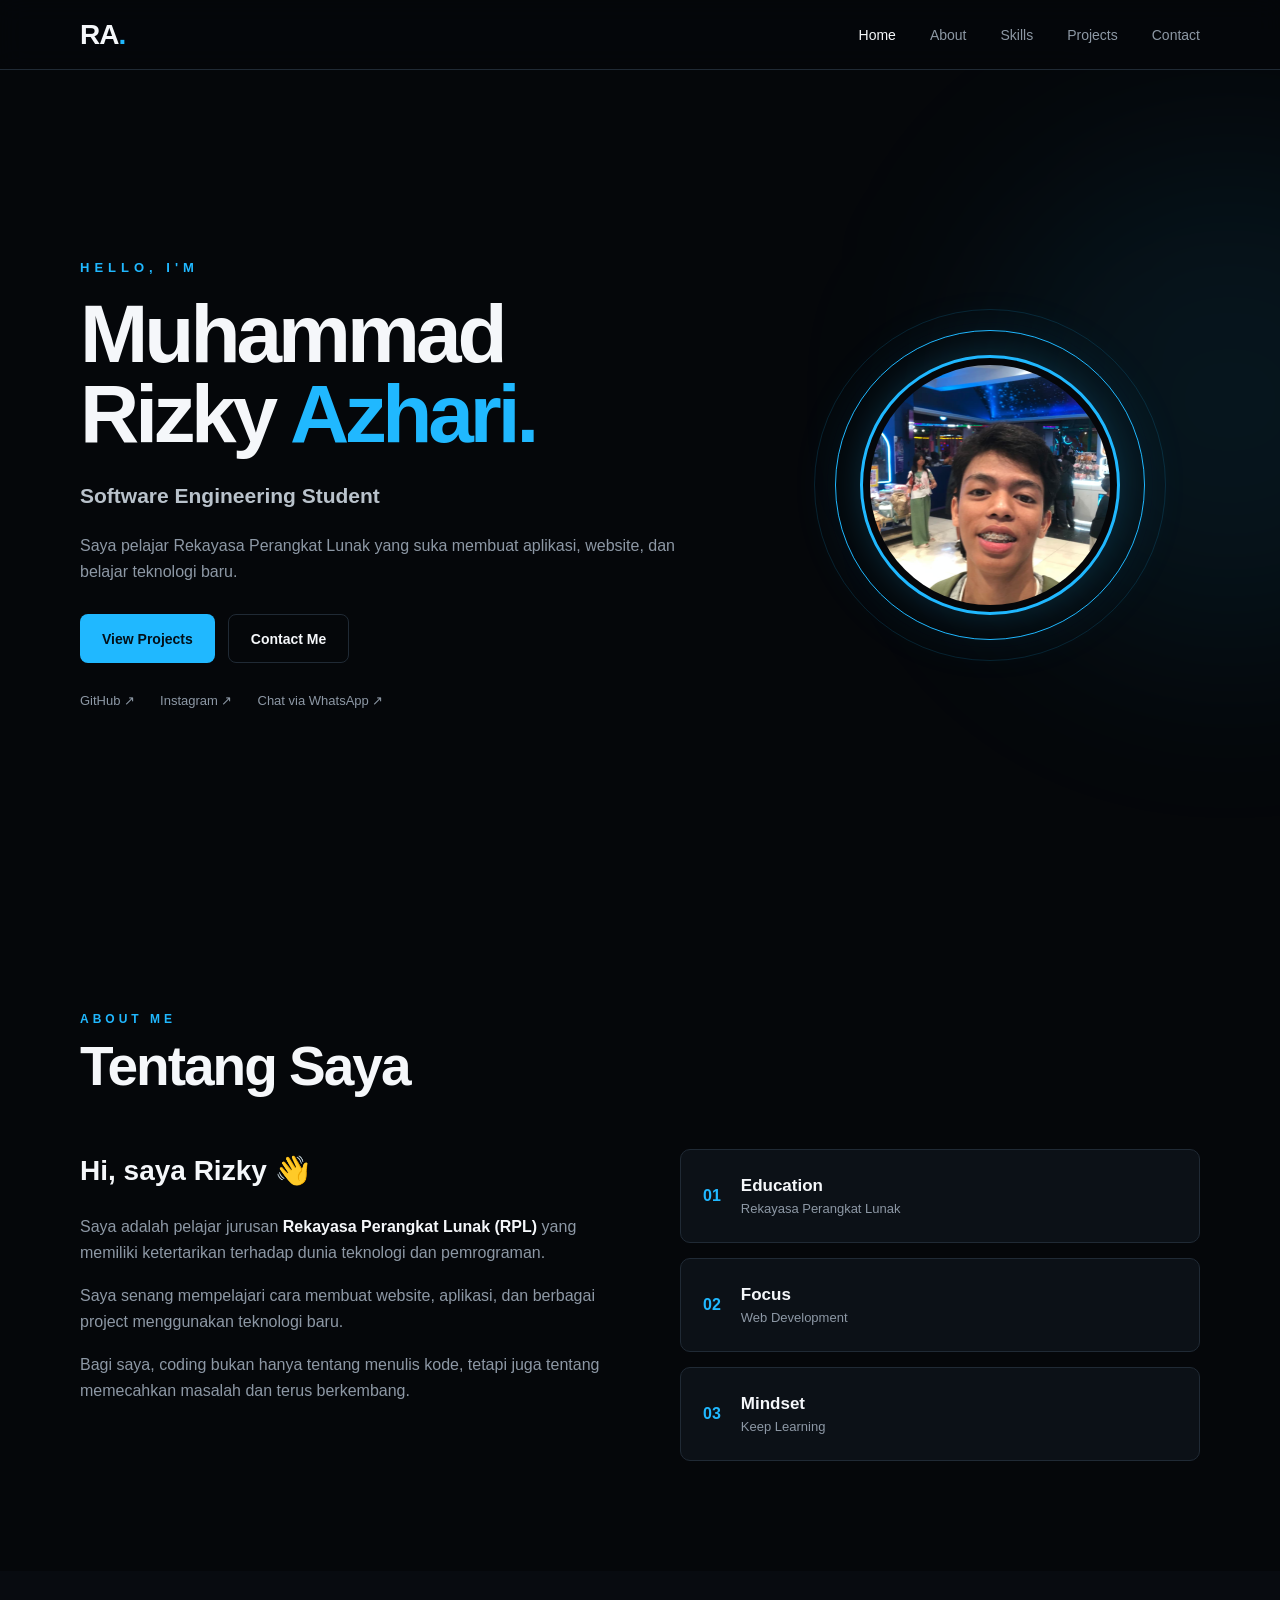
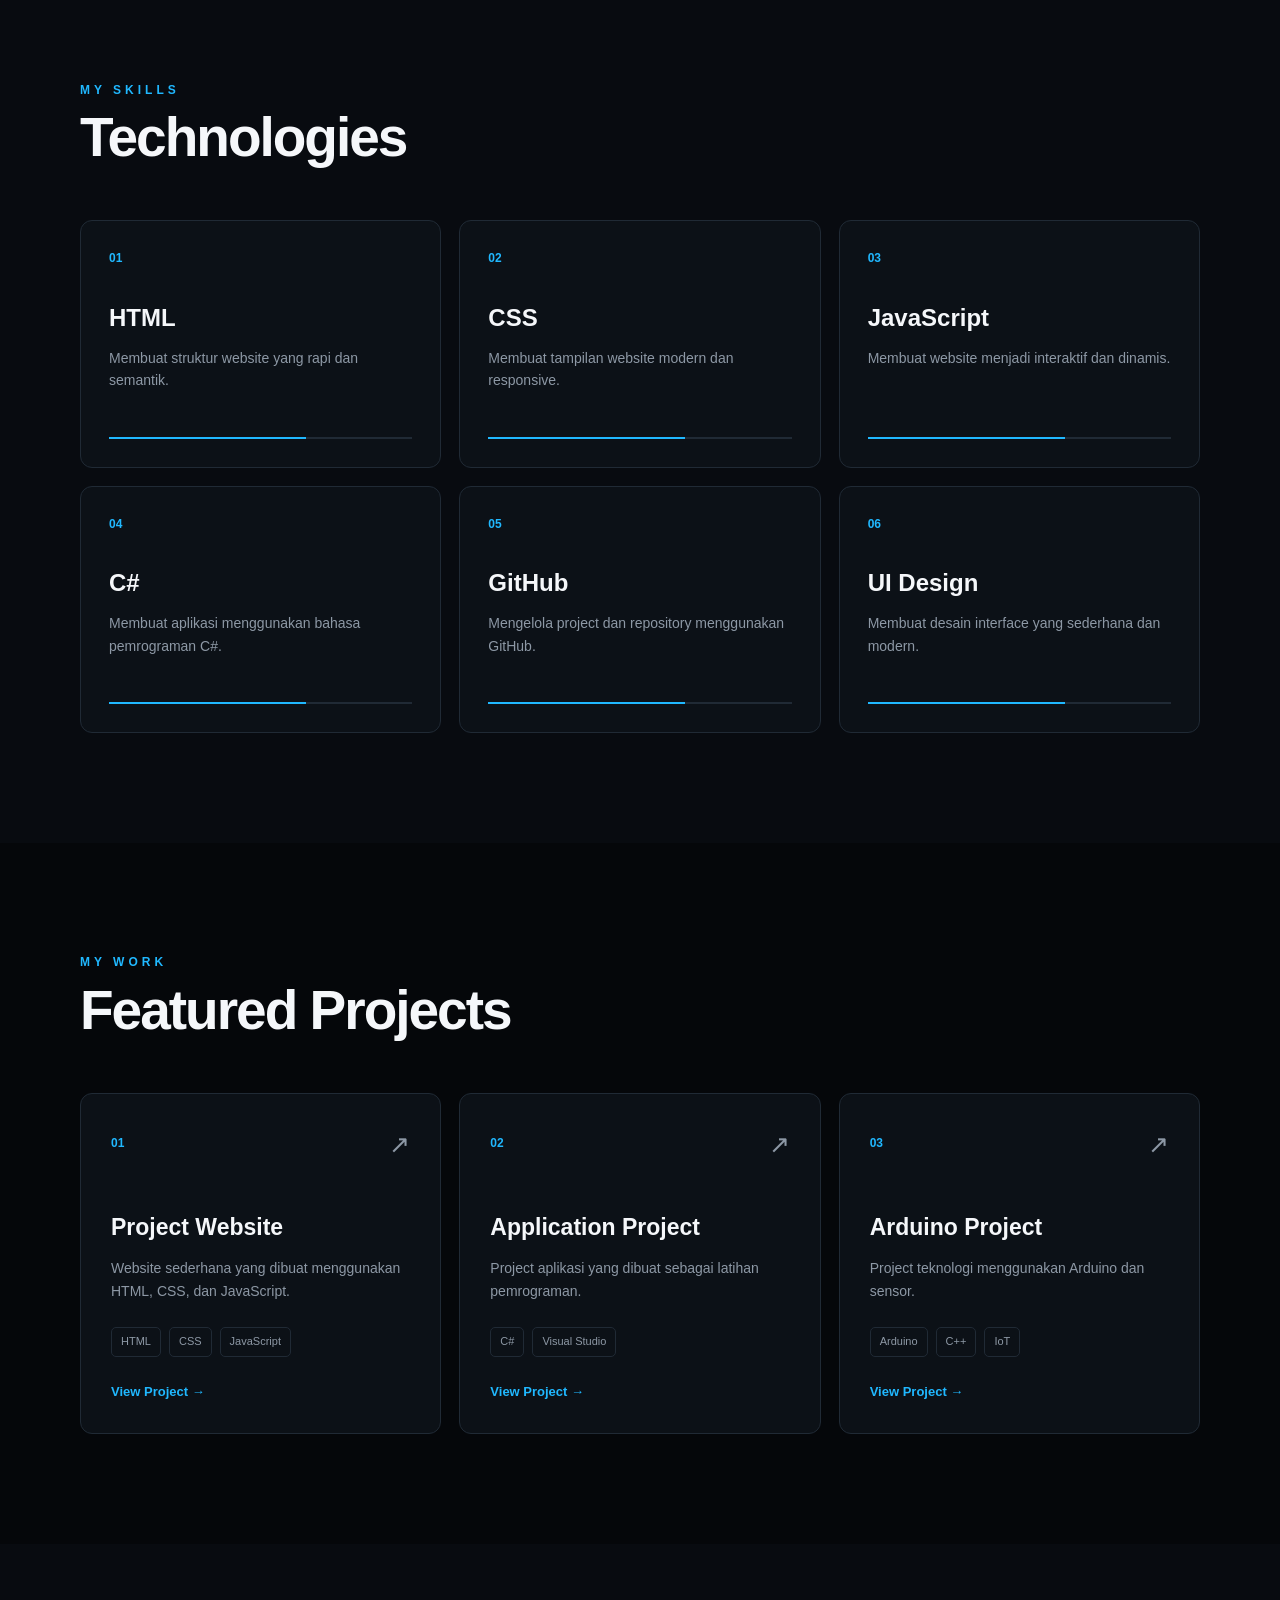
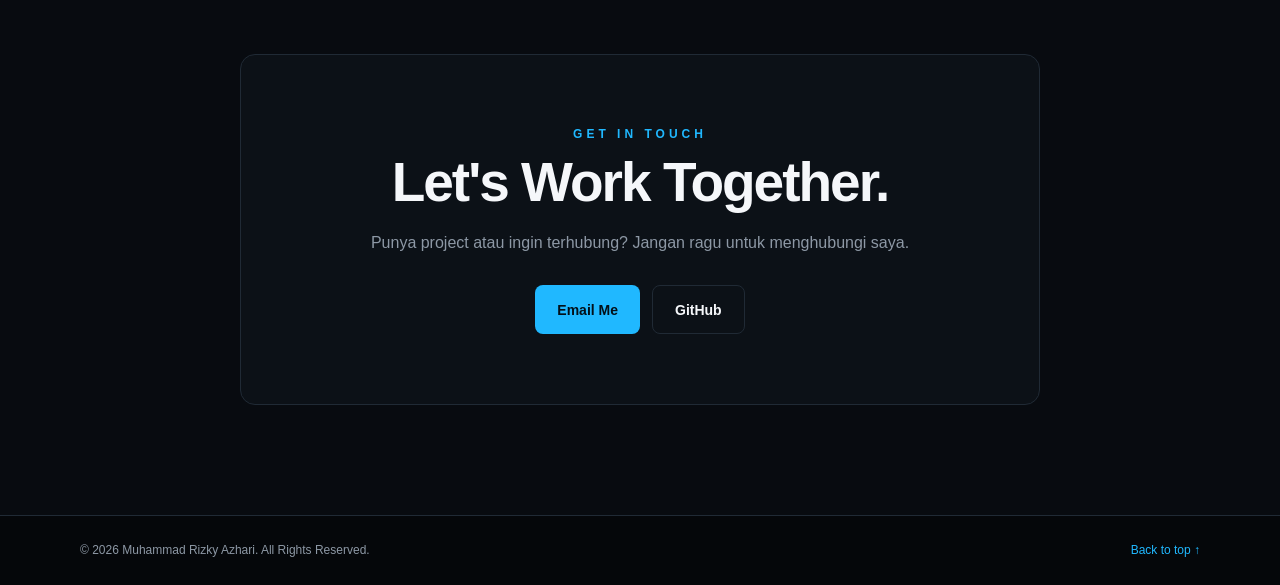
==== commit 0ba9b58b: "Update index.html" ====
--- a/index.html
+++ b/index.html
@@ -124,15 +124,16 @@
                             GitHub ↗
                         </a>
 
-                        <a href="#"
-                           onclick="showMessage('Instagram belum ditambahkan')">
+                        <a href="https://www.instagram.com/4zhari.1203_/#"
+                           target="_blank"
+                           rel="noopener noreferrer">
                             Instagram ↗
                         </a>
 
-                        <a href="#"
-                           onclick="showMessage('LinkedIn belum ditambahkan')">
-                            LinkedIn ↗
-                        </a>
+                        <a href="https://wa.me/628131451093?text=Halo%2C%20saya%20mau%20tanya" 
+                        target="_blank">
+                        Chat via WhatsApp ↗
+                    </a>
 
                     </div>
 
@@ -661,660 +662,4 @@
     <script src="script.js"></script>
 
 </body>
-</html><!DOCTYPE html>
-<html lang="id">
-<head>
-    <meta charset="UTF-8">
-
-    <meta name="viewport"
-          content="width=device-width, initial-scale=1.0">
-
-    <meta name="description"
-          content="Portfolio Muhammad Rizky Azhari - Software Engineering Student">
-
-    <meta name="keywords"
-          content="Muhammad Rizky Azhari, Rizky Azhari, RPL, Software Engineering, Web Developer, Portfolio">
-
-    <meta name="author"
-          content="Muhammad Rizky Azhari">
-
-    <title>Muhammad Rizky Azhari | Portfolio</title>
-
-    <link rel="stylesheet" href="style.css">
-</head>
-
-<body>
-
-    <!-- =========================
-         NAVBAR
-    ========================== -->
-
-    <header class="navbar">
-
-        <div class="container nav-container">
-
-            <a href="#home" class="logo">
-                RA<span>.</span>
-            </a>
-
-            <nav class="nav-menu" id="navMenu">
-
-                <a href="#home" class="nav-link active">
-                    Home
-                </a>
-
-                <a href="#about" class="nav-link">
-                    About
-                </a>
-
-                <a href="#skills" class="nav-link">
-                    Skills
-                </a>
-
-                <a href="#projects" class="nav-link">
-                    Projects
-                </a>
-
-                <a href="#contact" class="nav-link">
-                    Contact
-                </a>
-
-            </nav>
-
-            <button class="menu-toggle" id="menuToggle">
-                ☰
-            </button>
-
-        </div>
-
-    </header>
-
-
-    <main>
-
-        <!-- =========================
-             HOME
-        ========================== -->
-
-        <section id="home" class="hero">
-
-            <div class="container hero-container">
-
-                <div class="hero-content">
-
-                    <p class="hero-small">
-                        HELLO, I'M
-                    </p>
-
-                    <h1>
-                        Muhammad
-                        <br>
-                        Rizky
-                        <span>Azhari.</span>
-                    </h1>
-
-                    <h2>
-                        Software Engineering Student
-                    </h2>
-
-                    <p class="hero-description">
-                        Saya pelajar Rekayasa Perangkat Lunak yang
-                        suka membuat aplikasi, website, dan belajar
-                        teknologi baru.
-                    </p>
-
-                    <div class="hero-buttons">
-
-                        <a href="#projects"
-                           class="btn btn-primary">
-                            View Projects
-                        </a>
-
-                        <a href="#contact"
-                           class="btn btn-outline">
-                            Contact Me
-                        </a>
-
-                    </div>
-
-                    <div class="social-links">
-
-                        <a href="https://github.com/marchgood"
-                           target="_blank"
-                           rel="noopener noreferrer">
-                            GitHub ↗
-                        </a>
-
-                        <a href="#"
-                           onclick="showMessage('Instagram belum ditambahkan')">
-                            Instagram ↗
-                        </a>
-
-                        <a href="#"
-                           onclick="showMessage('LinkedIn belum ditambahkan')">
-                            LinkedIn ↗
-                        </a>
-
-                    </div>
-
-                </div>
-
-
-                <!-- FOTO -->
-
-                <div class="hero-visual">
-
-                    <div class="photo-ring">
-
-                        <div class="hero-photo">
-
-                            <img
-                                src="RizkyAzhari.jpg"
-                                alt="Foto Muhammad Rizky Azhari"
-                            >
-
-                        </div>
-
-                    </div>
-
-                        </div>
-
-                    </div>
-
-                </div>
-
-            </div>
-
-        </section>
-
-
-        <!-- =========================
-             ABOUT
-        ========================== -->
-
-        <section id="about" class="section">
-
-            <div class="container">
-
-                <div class="section-title">
-
-                    <p>ABOUT ME</p>
-
-                    <h2>
-                        Tentang Saya
-                    </h2>
-
-                </div>
-
-
-                <div class="about-grid">
-
-                    <div class="about-text">
-
-                        <h3>
-                            Hi, saya Rizky 👋
-                        </h3>
-
-                        <p>
-                            Saya adalah pelajar jurusan
-                            <strong>Rekayasa Perangkat Lunak (RPL)</strong>
-                            yang memiliki ketertarikan terhadap dunia
-                            teknologi dan pemrograman.
-                        </p>
-
-                        <p>
-                            Saya senang mempelajari cara membuat website,
-                            aplikasi, dan berbagai project menggunakan
-                            teknologi baru.
-                        </p>
-
-                        <p>
-                            Bagi saya, coding bukan hanya tentang menulis
-                            kode, tetapi juga tentang memecahkan masalah
-                            dan terus berkembang.
-                        </p>
-
-                    </div>
-
-
-                    <div class="about-info">
-
-                        <div class="info-card">
-
-                            <span>01</span>
-
-                            <div>
-                                <h3>Education</h3>
-                                <p>
-                                    Rekayasa Perangkat Lunak
-                                </p>
-                            </div>
-
-                        </div>
-
-
-                        <div class="info-card">
-
-                            <span>02</span>
-
-                            <div>
-                                <h3>Focus</h3>
-                                <p>
-                                    Web Development
-                                </p>
-                            </div>
-
-                        </div>
-
-
-                        <div class="info-card">
-
-                            <span>03</span>
-
-                            <div>
-                                <h3>Mindset</h3>
-                                <p>
-                                    Keep Learning
-                                </p>
-                            </div>
-
-                        </div>
-
-                    </div>
-
-                </div>
-
-            </div>
-
-        </section>
-
-
-        <!-- =========================
-             SKILLS
-        ========================== -->
-
-        <section id="skills" class="section section-dark">
-
-            <div class="container">
-
-                <div class="section-title">
-
-                    <p>MY SKILLS</p>
-
-                    <h2>
-                        Technologies
-                    </h2>
-
-                </div>
-
-
-                <div class="skills-grid">
-
-                    <div class="skill-card">
-
-                        <div class="skill-number">
-                            01
-                        </div>
-
-                        <h3>
-                            HTML
-                        </h3>
-
-                        <p>
-                            Membuat struktur website
-                            yang rapi dan semantik.
-                        </p>
-
-                        <div class="skill-line">
-                            <span></span>
-                        </div>
-
-                    </div>
-
-
-                    <div class="skill-card">
-
-                        <div class="skill-number">
-                            02
-                        </div>
-
-                        <h3>
-                            CSS
-                        </h3>
-
-                        <p>
-                            Membuat tampilan website
-                            modern dan responsive.
-                        </p>
-
-                        <div class="skill-line">
-                            <span></span>
-                        </div>
-
-                    </div>
-
-
-                    <div class="skill-card">
-
-                        <div class="skill-number">
-                            03
-                        </div>
-
-                        <h3>
-                            JavaScript
-                        </h3>
-
-                        <p>
-                            Membuat website menjadi
-                            interaktif dan dinamis.
-                        </p>
-
-                        <div class="skill-line">
-                            <span></span>
-                        </div>
-
-                    </div>
-
-
-                    <div class="skill-card">
-
-                        <div class="skill-number">
-                            04
-                        </div>
-
-                        <h3>
-                            C#
-                        </h3>
-
-                        <p>
-                            Membuat aplikasi menggunakan
-                            bahasa pemrograman C#.
-                        </p>
-
-                        <div class="skill-line">
-                            <span></span>
-                        </div>
-
-                    </div>
-
-
-                    <div class="skill-card">
-
-                        <div class="skill-number">
-                            05
-                        </div>
-
-                        <h3>
-                            GitHub
-                        </h3>
-
-                        <p>
-                            Mengelola project dan
-                            repository menggunakan GitHub.
-                        </p>
-
-                        <div class="skill-line">
-                            <span></span>
-                        </div>
-
-                    </div>
-
-
-                    <div class="skill-card">
-
-                        <div class="skill-number">
-                            06
-                        </div>
-
-                        <h3>
-                            UI Design
-                        </h3>
-
-                        <p>
-                            Membuat desain interface
-                            yang sederhana dan modern.
-                        </p>
-
-                        <div class="skill-line">
-                            <span></span>
-                        </div>
-
-                    </div>
-
-                </div>
-
-            </div>
-
-        </section>
-
-
-        <!-- =========================
-             PROJECTS
-        ========================== -->
-
-        <section id="projects" class="section">
-
-            <div class="container">
-
-                <div class="section-title">
-
-                    <p>MY WORK</p>
-
-                    <h2>
-                        Featured Projects
-                    </h2>
-
-                </div>
-
-
-                <div class="projects-grid">
-
-
-                    <!-- PROJECT 1 -->
-
-                    <article class="project-card">
-
-                        <div class="project-top">
-
-                            <span class="project-number">
-                                01
-                            </span>
-
-                            <span class="project-icon">
-                                ↗
-                            </span>
-
-                        </div>
-
-                        <h3>
-                            Project Website
-                        </h3>
-
-                        <p>
-                            Website sederhana yang dibuat
-                            menggunakan HTML, CSS, dan JavaScript.
-                        </p>
-
-                        <div class="project-tags">
-
-                            <span>HTML</span>
-                            <span>CSS</span>
-                            <span>JavaScript</span>
-
-                        </div>
-
-                        <a href="projects/project1.html"
-                           class="project-link">
-                            View Project →
-                        </a>
-
-                    </article>
-
-
-                    <!-- PROJECT 2 -->
-
-                    <article class="project-card">
-
-                        <div class="project-top">
-
-                            <span class="project-number">
-                                02
-                            </span>
-
-                            <span class="project-icon">
-                                ↗
-                            </span>
-
-                        </div>
-
-                        <h3>
-                            Application Project
-                        </h3>
-
-                        <p>
-                            Project aplikasi yang dibuat
-                            sebagai latihan pemrograman.
-                        </p>
-
-                        <div class="project-tags">
-
-                            <span>C#</span>
-                            <span>Visual Studio</span>
-
-                        </div>
-
-                        <a href="projects/project2.html"
-                           class="project-link">
-                            View Project →
-                        </a>
-
-                    </article>
-
-
-                    <!-- PROJECT 3 -->
-
-                    <article class="project-card">
-
-                        <div class="project-top">
-
-                            <span class="project-number">
-                                03
-                            </span>
-
-                            <span class="project-icon">
-                                ↗
-                            </span>
-
-                        </div>
-
-                        <h3>
-                            Arduino Project
-                        </h3>
-
-                        <p>
-                            Project teknologi menggunakan
-                            Arduino dan sensor.
-                        </p>
-
-                        <div class="project-tags">
-
-                            <span>Arduino</span>
-                            <span>C++</span>
-                            <span>IoT</span>
-
-                        </div>
-
-                        <a href="projects/project3.html"
-                           class="project-link">
-                            View Project →
-                        </a>
-
-                    </article>
-
-
-                </div>
-
-            </div>
-
-        </section>
-
-
-        <!-- =========================
-             CONTACT
-        ========================== -->
-
-        <section id="contact"
-                 class="section contact-section">
-
-            <div class="container">
-
-                <div class="contact-box">
-
-                    <div class="section-title">
-
-                        <p>GET IN TOUCH</p>
-
-                        <h2>
-                            Let's Work Together.
-                        </h2>
-
-                    </div>
-
-                    <p class="contact-description">
-                        Punya project atau ingin terhubung?
-                        Jangan ragu untuk menghubungi saya.
-                    </p>
-
-
-                    <div class="contact-buttons">
-
-                        <a href="mailto:emailkamu@gmail.com"
-                           class="btn btn-primary">
-                            Email Me
-                        </a>
-
-                        <a href="https://github.com/marchgood"
-                           target="_blank"
-                           rel="noopener noreferrer"
-                           class="btn btn-outline">
-                            GitHub
-                        </a>
-
-                    </div>
-
-                </div>
-
-            </div>
-
-        </section>
-
-    </main>
-
-
-    <!-- =========================
-         FOOTER
-    ========================== -->
-
-    <footer class="footer">
-
-        <div class="container footer-content">
-
-            <p>
-                © <span id="year"></span>
-                Muhammad Rizky Azhari.
-                All Rights Reserved.
-            </p>
-
-            <a href="#home">
-                Back to top ↑
-            </a>
-
-        </div>
-
-    </footer>
-
-
-    <script src="script.js"></script>
-
-</body>
 </html>
